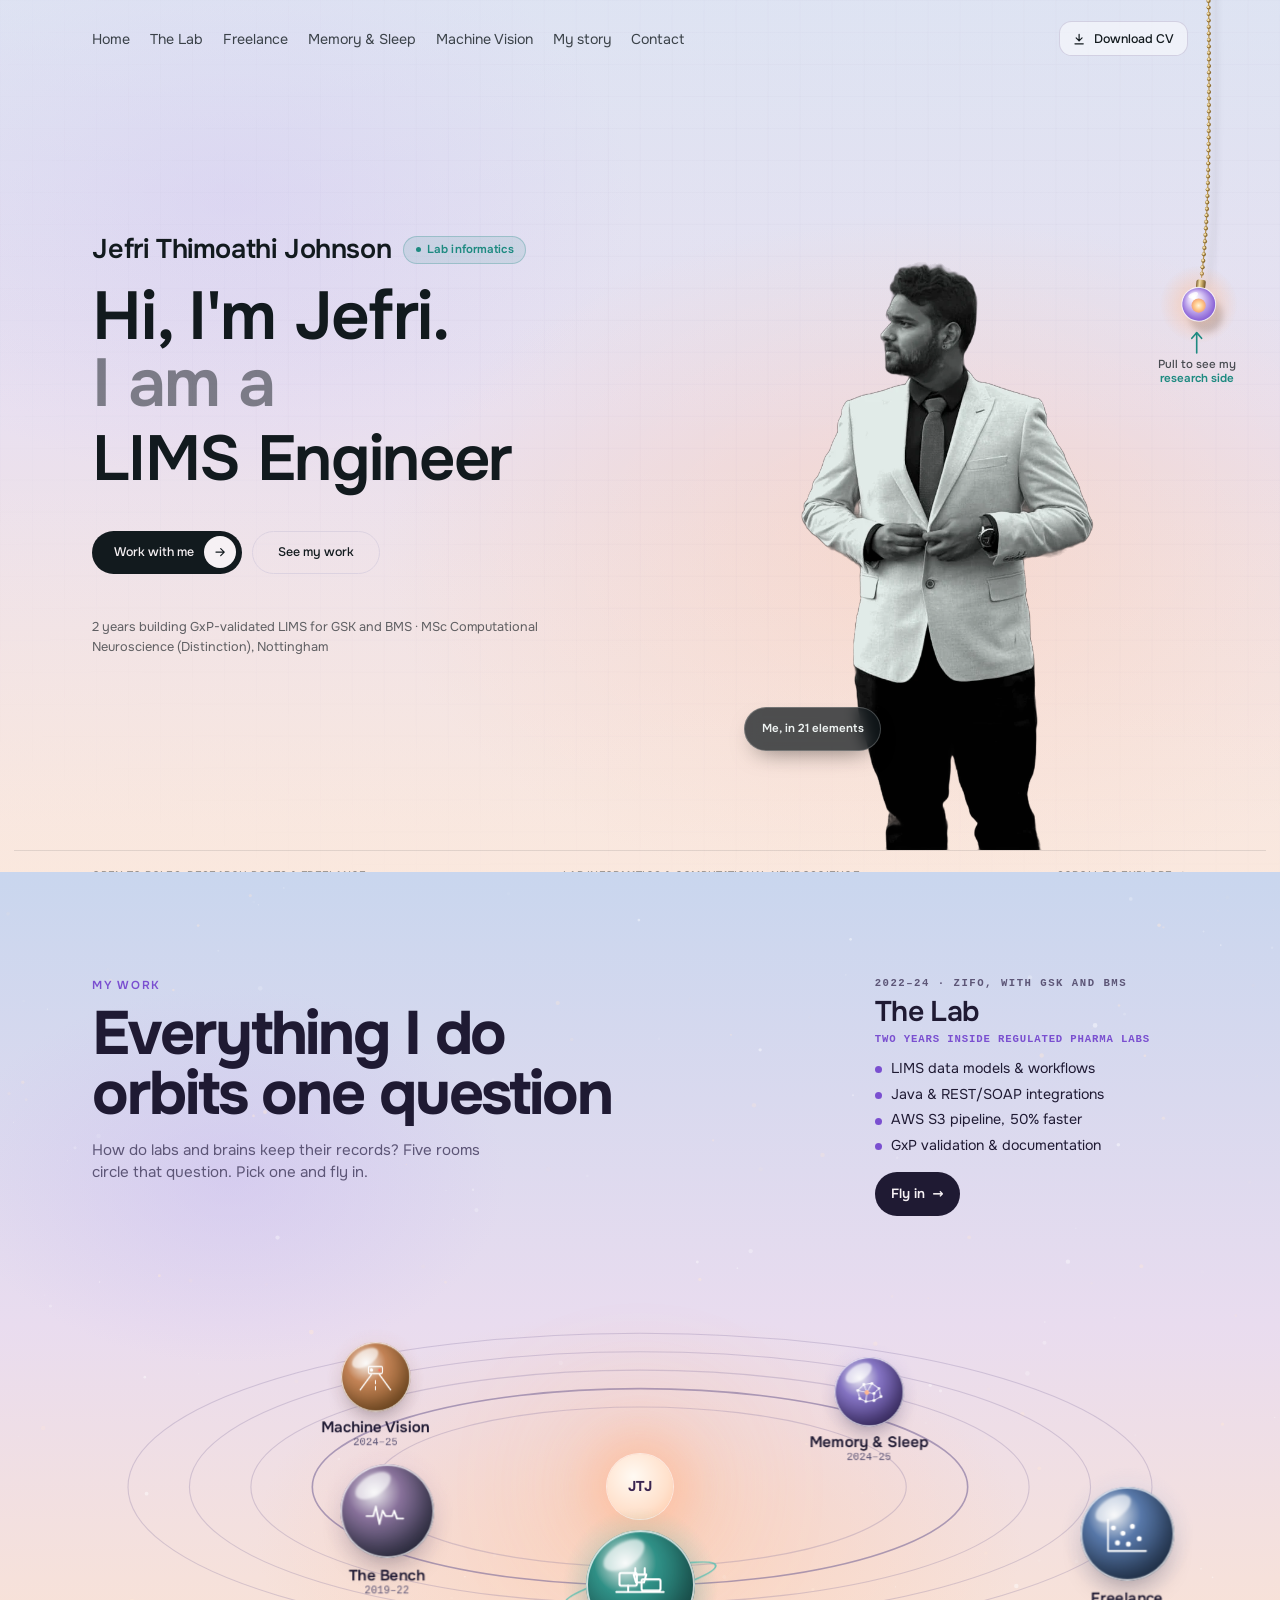
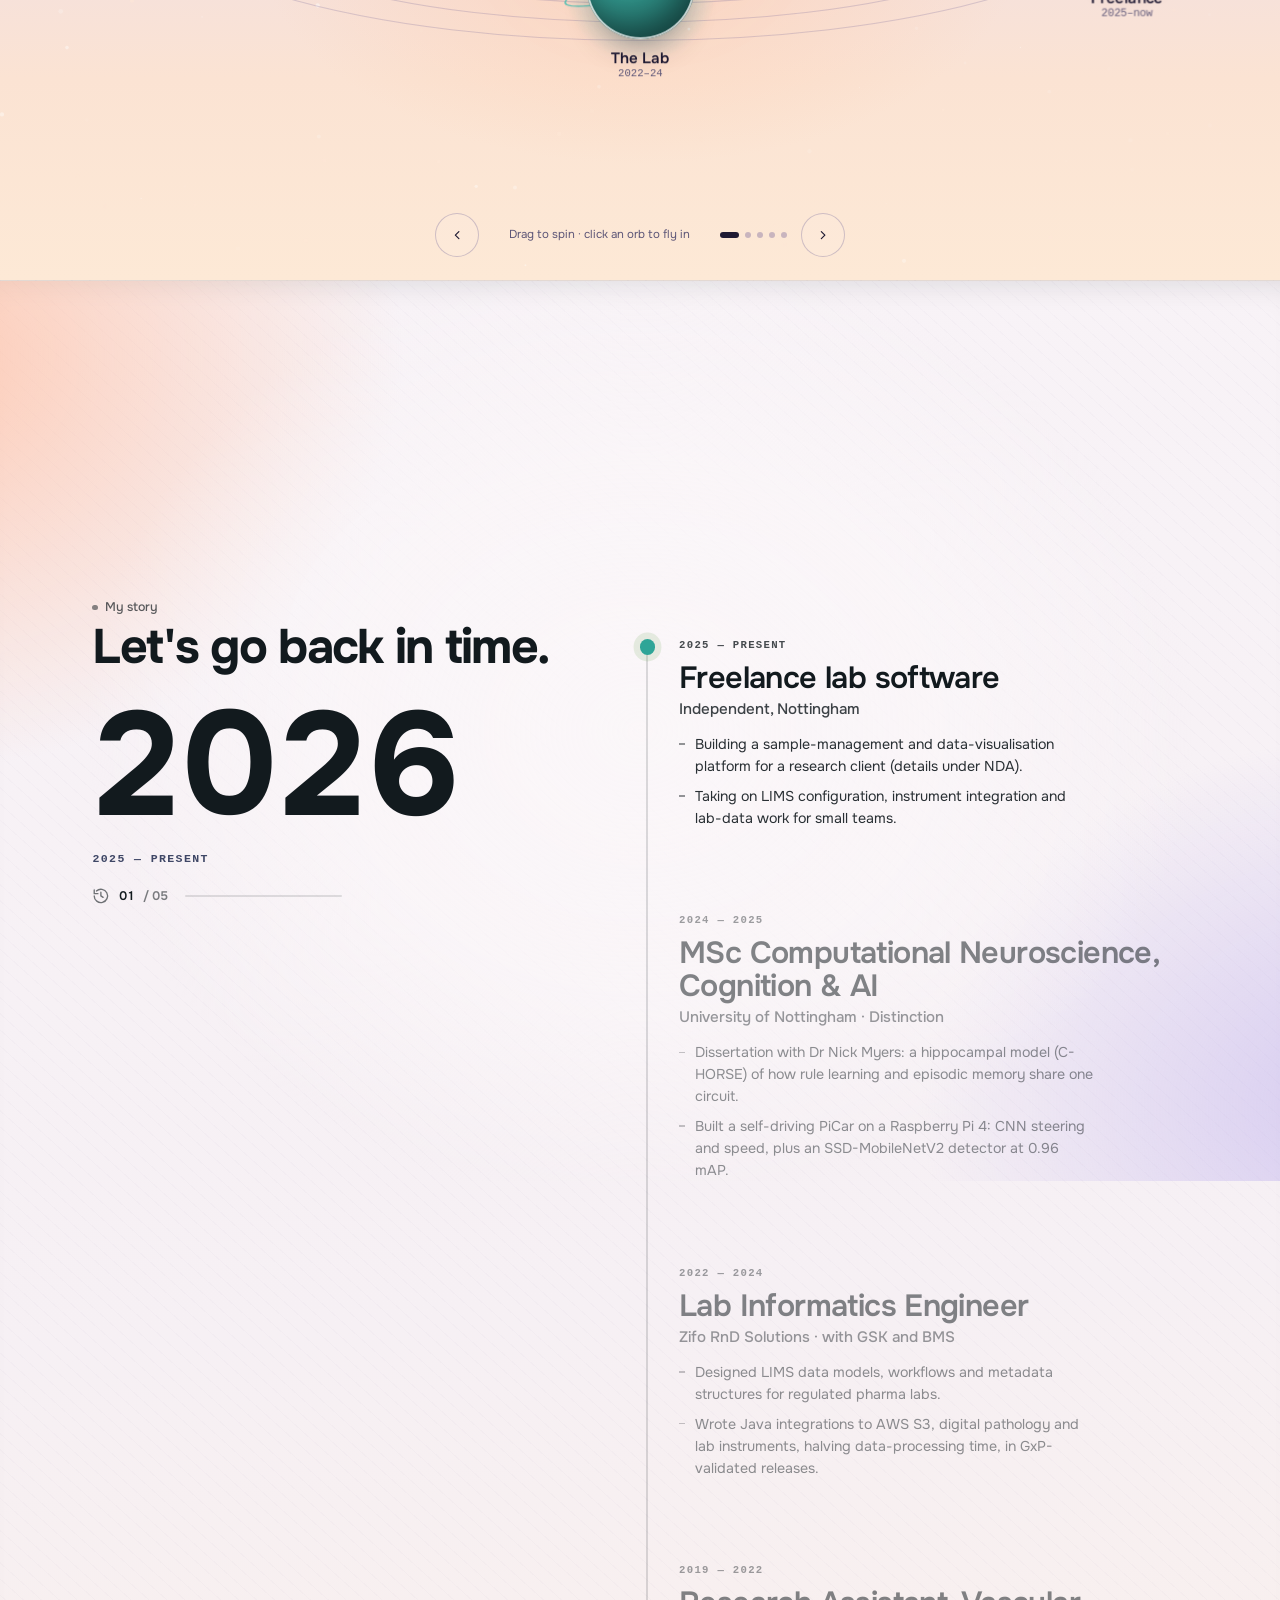
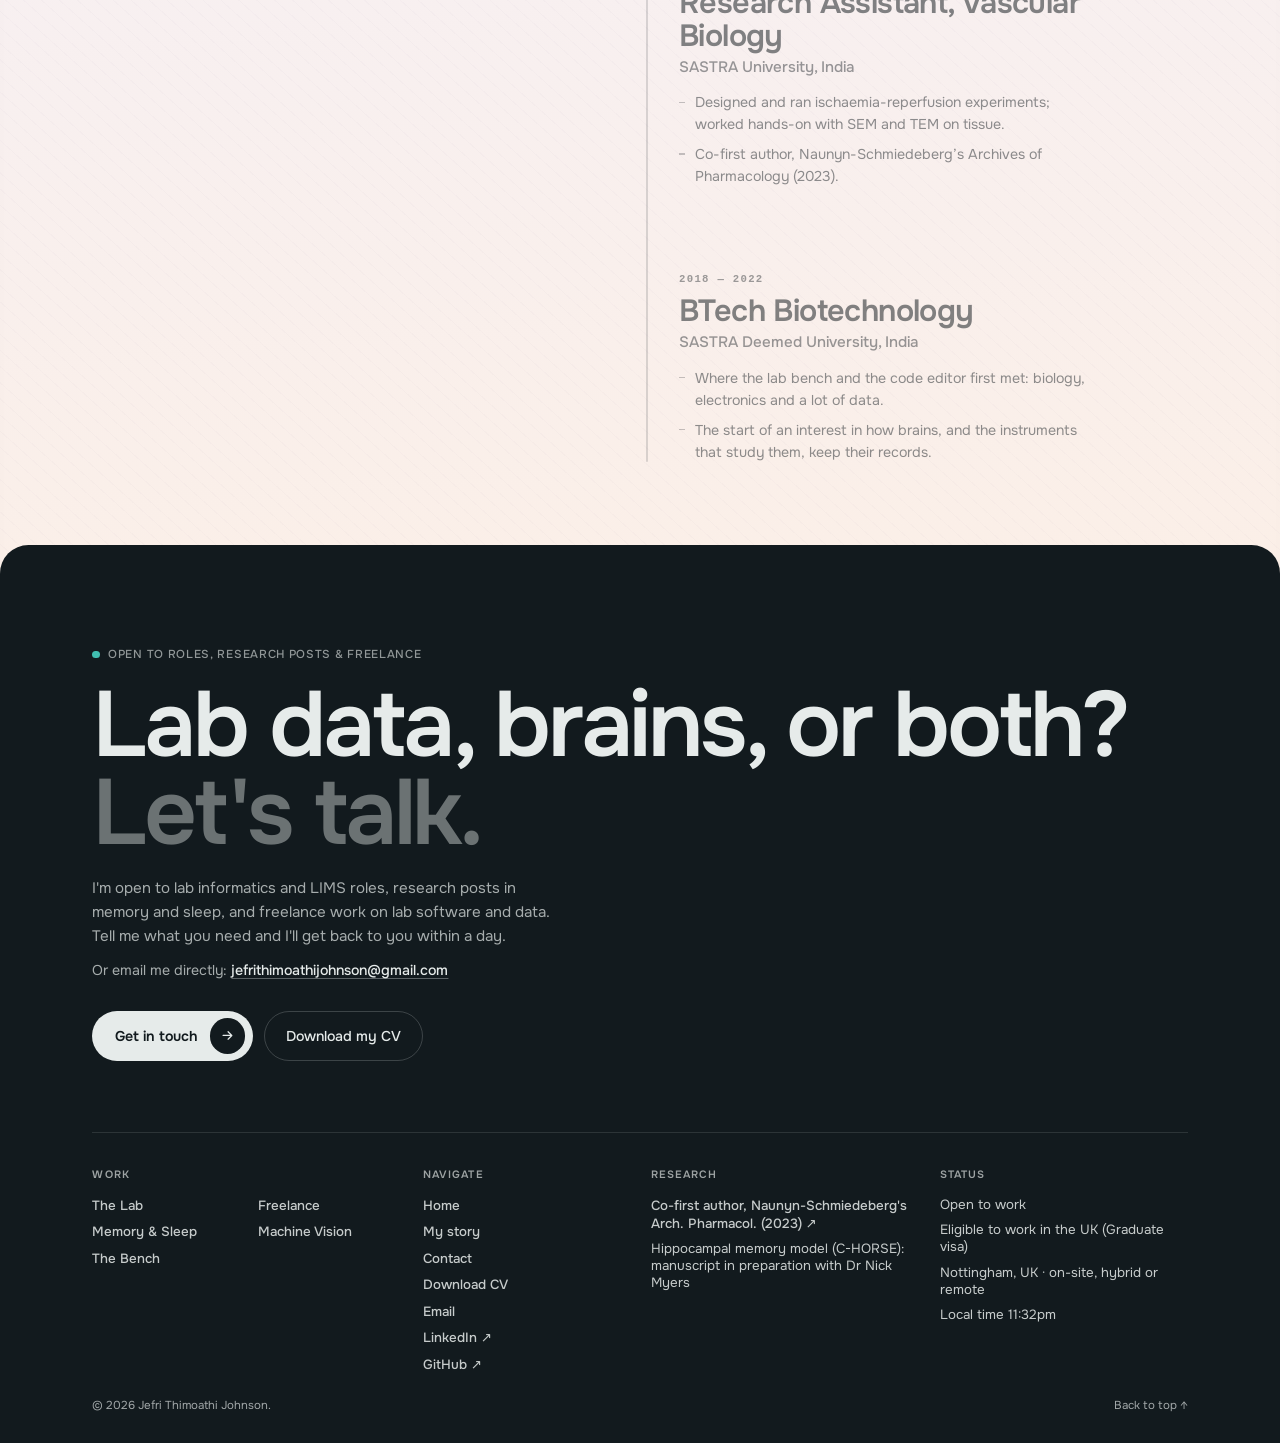
==== index.html @ ba9fe6c9 "fine" ====
<!DOCTYPE html>
<html lang="en"><head>
<meta charset="UTF-8">
<meta name="viewport" content="width=device-width, initial-scale=1.0">
<title>Jefri Thimoathi Johnson — Lab informatics &amp; computational neuroscience</title>
<link rel="preload" href="fonts/onest-latin.woff2" as="font" type="font/woff2" crossorigin="">
<style>@font-face{font-family:'Onest';font-style:normal;font-display:swap;font-weight:100 900;src:url(fonts/onest-latin.woff2) format('woff2');unicode-range:U+0000-00FF,U+0131,U+0152-0153,U+02BB-02BC,U+02C6,U+02DA,U+02DC,U+0304,U+0308,U+0329,U+2000-206F,U+20AC,U+2122,U+2191,U+2193,U+2212,U+2215,U+FEFF,U+FFFD}@font-face{font-family:'Onest';font-style:normal;font-display:swap;font-weight:100 900;src:url(fonts/onest-latin-ext.woff2) format('woff2');unicode-range:U+0100-02BA,U+02BD-02C5,U+02C7-02CC,U+02CE-02D7,U+02DD-02FF,U+0304,U+0308,U+0329,U+1D00-1DBF,U+1E00-1E9F,U+1EF2-1EFF,U+2020,U+20A0-20AB,U+20AD-20C0,U+2113,U+2C60-2C7F,U+A720-A7FF}</style>

<meta name="description" content="Jefri Thimoathi Johnson: lab informatics engineer (LIMS, instrument integrations, GxP) and computational neuroscientist (memory, sleep, machine learning) in Nottingham, UK. Open to roles, research posts and freelance work.">
<meta name="theme-color" content="#121A1E">
<style>
/* Layout: full-bleed hero (light + charcoal dark mode) — greeting + flip-calendar skills top-left, card bottom-left, cut-out portrait anchored right on the status hairline. */
:root{
  --background:#E6EBEA; --foreground:#121A1E; --ink:#121A1E;
  --muted:#6E7A84; --subtle:#A3ABBB; --line:#C9D5D3;
  --surface:#D6E0DE; --surface-2:#CAD5D3;
  --accent:#4F5A6B; --accent-from:#AEB4C6; --accent-to:#4F5A6B;
  --hero-from:#EBF0EF; --hero-mid:#E6EBEA; --hero-to:#CCD9D7;
  --radius-pill:9999px; --radius-card:2rem; --radius-card-sm:1.25rem; --radius-control:.875rem;
  --text-watermark:13rem; --container-shell:88rem;
  --font:'Onest',ui-sans-serif,system-ui,-apple-system,'Segoe UI',sans-serif;
  --e-line:cubic-bezier(.215,.61,.355,1);
  --e-spring:cubic-bezier(.22,1,.36,1);
  --e-soft:cubic-bezier(.16,1,.3,1);
  --e-snap:cubic-bezier(.2,.8,.2,1);
  --bar-h:3.5rem;
  --gut-lg:5.5rem;   /* one side margin for nav, headline, chips and portrait */
  /* mode-dependent tokens (light) */
  --fg-rgb:18,26,30;
  --chip-bg:rgba(238,243,242,.5); --chip-bg-h:rgba(238,243,242,.85); --chip-line:rgba(174,180,198,.45);
  --btn-bg:#121A1E; --btn-fg:#E6EBEA; --btn-badge-bg:#E6EBEA; --btn-badge-fg:#121A1E;
  --outline-h:rgba(174,180,198,.18);
  --vig:rgba(234,240,239,.35);
  --panel:#ECF1F0; --field:rgba(174,180,198,.12); --scrim:rgba(var(--fg-rgb),.3);
  --cord-shadow:.2;
  color-scheme:light;
}
/* dark mode: charcoal, a step above pure black */
html[data-mode="dark"]{
  --background:#121A1E; --foreground:#E6EBEA; --fg-rgb:230,235,234;
  --line:rgba(174,180,198,.16); --surface:#252121; --surface-2:#26263E;
  --chip-bg:rgba(174,180,198,.06); --chip-bg-h:rgba(174,180,198,.12); --chip-line:rgba(174,180,198,.16);
  --btn-bg:#E6EBEA; --btn-fg:#121A1E; --btn-badge-bg:#121A1E; --btn-badge-fg:#E6EBEA;
  --outline-h:rgba(174,180,198,.08);
  --vig:rgba(0,0,0,.22);
  --panel:#1B1B30; --field:rgba(174,180,198,.06); --scrim:rgba(0,0,0,.55);
  --cord-shadow:.55;
  color-scheme:dark;
}
/* mode switch: one GPU crossfade of the whole page (View Transitions) instead of
   hundreds of per-element colour transitions running out of step */
::view-transition-old(root),::view-transition-new(root){animation-duration:.5s;animation-timing-function:cubic-bezier(.4,0,.2,1)}
.cord{view-transition-name:cord}
#cal{view-transition-name:cal}
::view-transition-old(cal){display:none}
::view-transition-new(cal){animation:none}
::view-transition-old(cord){display:none}
::view-transition-new(cord){animation:none}
*{box-sizing:border-box;margin:0;padding:0}
html{overscroll-behavior-y:none;scrollbar-width:none;font-size:16px;-webkit-font-smoothing:antialiased;background:#121A1E;overflow-x:clip}
html[data-mode="dark"]{background:#0B0B16}
html::-webkit-scrollbar,body::-webkit-scrollbar{display:none;width:0;height:0}
body{background:var(--background);color:var(--foreground);font-family:var(--font);overflow-x:clip}
a{color:inherit;text-decoration:none}
button{font:inherit;color:inherit;background:none;border:none;cursor:pointer}
ul{list-style:none}
img{display:block;max-width:none}
svg{display:block;width:1em;height:1em;flex:none}
[hidden]{display:none!important}
.sr-only{position:absolute;width:1px;height:1px;padding:0;margin:-1px;overflow:hidden;clip:rect(0,0,0,0);white-space:nowrap;border:0}
:focus-visible{outline:2px solid var(--accent);outline-offset:2px}
.tnum{font-variant-numeric:tabular-nums}

/* ---------- adaptive rem grid ---------- */
@media (max-width:1920px){html{font-size:.833333vw}}
@media (max-width:1440px){html{font-size:1.111111vw}}
@media (max-width:1024px){html{font-size:1.5625vw}}
@media (max-width:640px){html{font-size:4.444444vw}}

.shell{max-width:var(--container-shell);margin-inline:auto;padding-inline:1.25rem;width:100%}
@media (min-width:640px){.shell{padding-inline:2rem}}
@media (min-width:1024px){.shell{padding-inline:var(--gut-lg)}}

/* ---------- skip link ---------- */
.skip{position:absolute;left:-9999px;top:auto}
.skip:focus{position:fixed;left:1rem;top:1rem;z-index:60;min-height:44px;display:inline-flex;align-items:center;border-radius:var(--radius-control);background:var(--ink);padding:.5rem 1rem;font-size:.875rem;color:#fff}

/* ---------- reveal system (plays once body.ready is set) ---------- */
.rv{opacity:0;transform:var(--from,translateY(10px));transition:opacity .5s var(--ease,var(--e-soft)) var(--d,0ms),transform .5s var(--ease,var(--e-soft)) var(--d,0ms)}
body.ready .rv{opacity:var(--to-o,1);transform:none}
.line{display:block;overflow:hidden;padding-bottom:.06em;margin-bottom:-.06em}
.line>span{display:block;transform:translateY(100%);opacity:0;transition:transform .55s var(--e-line) var(--d,0ms),opacity .55s var(--e-line) var(--d,0ms)}
body.ready .line>span{transform:none;opacity:1}

/* ---------- header ---------- */
.hdr{position:fixed;inset-inline:0;top:0;z-index:50;transition:background .35s ease,box-shadow .35s ease,opacity .35s ease,translate .45s var(--e-soft);--from:translateY(-14px);--d:0ms;--ease:var(--e-spring)}
.hdr.stuck{background:var(--background);box-shadow:0 1px 0 rgba(var(--fg-rgb),.08)}
.hdr.stuck .hdr__in{padding-block:.85rem}
.hdr.away{opacity:0;translate:0 -100%;pointer-events:none}
.hdr__in{transition:padding .35s ease;display:flex;align-items:center;justify-content:space-between;gap:1.5rem;padding-block:1.25rem}
@media (min-width:640px){.hdr__in{padding-block:1.5rem}}
.brand{display:flex;align-items:center;gap:.5rem;font-size:1.375rem;font-weight:600;letter-spacing:-.01em}
.brand svg{font-size:1.5rem;color:var(--accent)}
.hdr nav{flex:1;min-width:0}
.nav{display:none}
@media (min-width:1200px){.nav{display:flex;gap:1.4rem;font-size:1rem;white-space:nowrap}.menu-btn{display:none}}

/* small screens: clock on the left, menu on the right, the pull cord hangs between them */
@media (max-width:1199.98px){.hdr nav{display:none}.hdr__right{flex:1;justify-content:space-between}}

.nav button{display:block}
.nav button>span{display:inline-flex;align-items:center;gap:.25rem;opacity:.8}
.caret{font-size:.75rem;opacity:.6}
.hdr__right{display:flex;align-items:center;gap:.75rem}
.chip{border:1px solid var(--chip-line);background:var(--chip-bg);border-radius:var(--radius-control)}
.clock{display:flex;flex:none;white-space:nowrap;align-items:center;gap:.75rem;padding:.6rem .9rem;font-size:.875rem;color:rgba(var(--fg-rgb),.7)}
.clock__ds{display:none;font-weight:500}

@media (max-width:767.98px){.clock{gap:.5rem;padding:.55rem .8rem;font-size:.8125rem}.clock__date,.clock__sep{display:none}.clock .clock__time{min-width:0}}
/* phones and tablets: menu on the left, local time on the right */
@media (max-width:1199.98px){.menu-btn{order:-1}}
.clock__lbl{color:rgba(var(--fg-rgb),.66)}
.clock__time{min-width:4rem;font-weight:500;color:var(--foreground)}
.clock__sep{color:rgba(var(--fg-rgb),.3)}
.clock__date{font-weight:500}
.cvdl{gap:.5rem;color:var(--foreground);font-weight:500;text-decoration:none;transition:background .25s}
.cvdl svg{width:1rem;height:1rem;flex:none}
.cvdl:hover{background:var(--outline-h,rgba(0,0,0,.05))}
@media (max-width:767.98px){.cvdl__long{display:none}}
.menu-btn{transition:background .25s}
.menu-btn:hover{background:var(--chip-bg-h)}
.menu-btn>span{display:flex;align-items:center;gap:.5rem;padding:.6rem 1.1rem;font-size:.875rem;font-weight:500;text-transform:uppercase;letter-spacing:.05em}
.menu-btn svg{font-size:1rem}
.menu-btn .word{display:none}
@media (min-width:640px){.menu-btn .word{display:inline}}

/* ---------- hero ---------- */
.hero{position:relative;isolation:isolate;overflow:hidden;border-radius:0 0 var(--radius-card) var(--radius-card);
  background:radial-gradient(120% 90% at 62% 30%,var(--hero-from) 0%,var(--hero-mid) 48%,var(--hero-to) 100%);
  --fig-h:27rem;min-height:100svh;display:flex;flex-direction:column}
.hero__content{flex:1}
@media (min-width:768px) and (max-width:1023.98px){.hero{--fig-h:43rem}}
.hero::before{content:"";position:absolute;inset:0;z-index:-1;pointer-events:none;opacity:0;
  background:radial-gradient(120% 90% at 62% 30%,#2A2525 0%,#191932 48%,#141212 100%)}
html[data-mode="dark"] .hero::before{opacity:1}
.hero__vig{position:absolute;inset:0;z-index:0;pointer-events:none;background:linear-gradient(to bottom,var(--vig),transparent,var(--vig))}

/* the portrait (liquid reveal stage) */
.hero__stage{position:absolute;inset:0;z-index:2;pointer-events:none}
.fig{position:absolute;bottom:var(--bar-h);left:50%;height:var(--fig-h);aspect-ratio:801/1033;
  opacity:0;transition:opacity .6s var(--e-soft),transform .7s var(--e-soft);transform:translate(-50%,1.5rem)}
body.ready .fig{opacity:1;transform:translate(-50%,0)}
@media (min-width:1024px){
  .fig{height:min(calc(100% - var(--bar-h) - 6rem),58rem,calc((min(100vw,var(--container-shell)) - 2 * var(--gut-lg)) * .44 * 1033 / 801));left:auto;right:calc(max(0px,(100% - var(--container-shell)) / 2) + var(--gut-lg));transform:translateY(2.5rem)}
  body.ready .fig{transform:none}
}
.fig__wm{position:absolute;left:50%;translate:-50% 0;bottom:42%;white-space:nowrap;pointer-events:none;user-select:none;font-weight:700;line-height:1;letter-spacing:-.02em;color:rgba(255,255,255,.62);font-size:4.25rem}
@media (min-width:640px) and (max-width:1023.98px){.fig__wm{font-size:8rem}}
@media (min-width:1024px){.fig__wm{left:auto;right:-1rem;translate:none;bottom:24%;font-size:11rem}}
.hero__paint{position:absolute;inset:0;width:100%;height:100%;z-index:3;pointer-events:none}
.fig{pointer-events:auto;cursor:pointer;touch-action:pan-y}
.hero__content{pointer-events:none}.hero__content a,.hero__content button,.hero__content .rp,.hero__content [data-h]{pointer-events:auto}
/* the photo's tag opens the periodic table of what I'm made of */
.fig__card{position:absolute;left:8%;bottom:16%;z-index:3;display:inline-flex;align-items:center;gap:.5rem;min-height:44px;padding:0 1.15rem;border-radius:999px;
  border:1px solid rgba(255,255,255,.22);background:rgba(18,26,30,.74);-webkit-backdrop-filter:blur(8px);backdrop-filter:blur(8px);color:#EEF3F2;
  font:600 .8125rem/1 'Onest',ui-sans-serif,system-ui,sans-serif;letter-spacing:.01em;cursor:pointer;box-shadow:0 10px 24px -12px rgba(0,0,0,.6);
  transition:transform .35s cubic-bezier(.16,1,.3,1),background .25s}
.fig__card b{display:grid;place-items:center;width:2rem;height:2rem;border-radius:.45rem;background:#5a44a0;font:700 .875rem/1 'Onest',sans-serif;color:#fff;position:relative}
.fig__card b small{position:absolute;left:.2rem;top:.12rem;font-size:.45rem;font-weight:600;opacity:.8}
@media (max-width:1023.98px){.fig__card{bottom:7%;left:4%}}
.fig:hover .fig__card,.fig__card:focus-visible{transform:translateY(-3px);background:rgba(18,26,30,.9)}
.fig img,.fig canvas{position:absolute;inset:0;width:100%;height:100%;object-fit:contain;object-position:50% 100%}
.fig canvas{pointer-events:none}

/* ---------- the periodic table ---------- */
.ptab{position:fixed;inset:0;z-index:118;overflow:auto;overscroll-behavior:contain;color:#ECE9FB;opacity:0;transition:opacity .35s ease;
  background:radial-gradient(80% 60% at 70% 20%,rgba(106,76,192,.35),transparent 70%),radial-gradient(60% 50% at 10% 90%,rgba(29,138,128,.22),transparent 70%),rgba(12,10,26,.93);
  -webkit-backdrop-filter:blur(14px);backdrop-filter:blur(14px)}
.ptab.open{opacity:1}
.ptab__in{position:relative;min-height:100%;display:flex;flex-direction:column;padding-top:2rem;padding-bottom:2rem}
.ptab__top{display:flex;justify-content:space-between;align-items:flex-start;gap:1rem}
.ptab__eye{font:600 .75rem/1 ui-monospace,'SF Mono',Menlo,monospace;letter-spacing:.14em;text-transform:uppercase;color:#ffcfb0}
.ptab__h{margin-top:.6rem;font-size:clamp(2rem,1.4rem + 2.4vw,3.4rem);font-weight:700;letter-spacing:-.03em;line-height:1}
.ptab__x{display:inline-flex;align-items:center;gap:.5rem;min-height:44px;padding:0 1rem;border-radius:999px;border:1px solid rgba(255,255,255,.22);background:rgba(255,255,255,.06);color:#fff;font-size:.875rem;font-weight:600;flex:none}
.ptab__x:hover{background:rgba(255,255,255,.14)}.ptab__x svg{width:1rem;height:1rem}
.ptab__body{flex:1;display:grid;grid-template-columns:minmax(0,1fr) 22rem;gap:2.5rem;align-items:center;margin-top:2rem}
.ptab__grid{display:grid;grid-template-columns:repeat(7,minmax(0,1fr));gap:.6rem;list-style:none}
.el{position:relative;width:100%;aspect-ratio:1/1.08;border-radius:.8rem;padding:.55rem .65rem;text-align:left;color:#fff;background:var(--f);
  box-shadow:inset 0 1px 0 rgba(255,255,255,.18),0 .7rem 1.4rem -1rem rgba(0,0,0,.8);display:flex;flex-direction:column;justify-content:space-between;
  transition:transform .3s var(--e-spring),box-shadow .3s ease,opacity .3s ease,filter .3s ease}
.el em{font:600 .6875rem/1 ui-monospace,'SF Mono',Menlo,monospace;font-style:normal;opacity:.8}
.el b{font-size:clamp(1.3rem,.8rem + 1.4vw,2.2rem);font-weight:700;letter-spacing:-.02em;line-height:1}
.el i{font-style:normal;font-size:.72rem;line-height:1.2;opacity:.92;overflow:hidden;display:-webkit-box;-webkit-line-clamp:2;-webkit-box-orient:vertical}
.el:hover,.el.on{transform:scale(1.08);z-index:2;box-shadow:0 0 0 3px #fff,0 1.2rem 2.4rem -1rem rgba(0,0,0,.8)}
.ptab__grid.filter .el:not(.in){opacity:.22;filter:saturate(.3)}
@media (prefers-reduced-motion:no-preference){.ptab.open .el{animation:elIn .5s var(--e-soft) backwards;animation-delay:calc(var(--n) * 22ms)}}
@keyframes elIn{from{opacity:0;transform:translateY(.8rem) scale(.94)}}
.ptab__card{min-height:19rem;padding:1.6rem;border-radius:1.4rem;background:rgba(255,255,255,.06);border:1px solid rgba(255,255,255,.12)}
.ptab__card .num{font:600 .75rem/1 ui-monospace,'SF Mono',Menlo,monospace;letter-spacing:.12em;text-transform:uppercase;color:#ffcfb0}
.ptab__big{display:flex;align-items:center;gap:1rem;margin:1rem 0 .9rem}
.ptab__big b{display:grid;place-items:center;width:4.6rem;height:4.6rem;border-radius:.9rem;background:var(--f);font-size:2rem;font-weight:700;flex:none}
.ptab__big strong{font-size:1.6rem;font-weight:600;letter-spacing:-.02em;line-height:1.1}
.ptab__card p{font-size:1rem;line-height:1.55;color:rgba(236,233,251,.86)}
.ptab__room{margin-top:1.1rem;display:inline-flex;align-items:center;gap:.5rem;min-height:44px;padding:0 1.1rem;border-radius:999px;background:#fff;color:#121A1E;font-size:.9375rem;font-weight:600}
.ptab__leg{display:flex;flex-wrap:wrap;gap:.5rem;margin-top:1.6rem}
.ptab__leg button{display:inline-flex;align-items:center;gap:.5rem;min-height:40px;padding:0 .9rem;border-radius:999px;border:1px solid rgba(255,255,255,.18);color:#fff;font-size:.875rem;font-weight:500}
.ptab__leg button[aria-pressed="true"]{background:rgba(255,255,255,.14);border-color:rgba(255,255,255,.5)}
.ptab__leg s{width:.85rem;height:.85rem;border-radius:.25rem;background:var(--f)}
.ptab__note{margin-top:.8rem;font-size:.8125rem;color:rgba(236,233,251,.55)}
@media (max-width:899.98px){
  .ptab__body{grid-template-columns:1fr;gap:1.2rem;align-items:start}
  .ptab__grid{grid-template-columns:repeat(4,minmax(0,1fr));gap:.45rem}
  .el{padding:.4rem .45rem}.el b{font-size:1.35rem}.el i{font-size:.625rem}
  .ptab__in{padding-bottom:1rem}
  .ptab__card{position:sticky;bottom:.75rem;min-height:0;padding:1rem 1.1rem;background:rgba(28,22,56,.96);box-shadow:0 -1rem 2rem -1rem rgba(0,0,0,.6)}
  .ptab__card .ptab__note{display:none}
  .ptab__body{padding-bottom:.5rem}
  .ptab__big{margin:.6rem 0}.ptab__big b{width:3.4rem;height:3.4rem;font-size:1.5rem}.ptab__big strong{font-size:1.25rem}
  .ptab__card p{font-size:.9375rem}
}


.hero__content{position:relative;z-index:20;display:flex;flex-direction:column;gap:2rem;padding-top:7rem;padding-bottom:calc(var(--fig-h) + 1.25rem)}
@media (min-width:1024px){
  .hero__content{display:grid;min-height:calc(100lvh - var(--bar-h));grid-template-columns:repeat(12,1fr);align-content:center;gap:2.5rem;padding-top:7rem;padding-bottom:4rem}
}
.hero__left{display:flex;flex-direction:column;gap:1.75rem;min-width:0}
.hero__right{display:flex;flex-direction:column;align-items:flex-start;gap:2rem;min-width:0}
@media (min-width:1024px){
  .hero__left{grid-column:1 / span 7}
  .hero__right{grid-column:1 / span 7;grid-row:2;align-self:end;flex-direction:row;align-items:flex-end;gap:2.25rem}
}

.eyebrow{display:inline-flex;flex-wrap:wrap;align-items:center;gap:.25rem .5rem;font-size:.875rem;font-weight:500;color:rgba(var(--fg-rgb),.7)}
.eyebrow::before{content:"";width:.375rem;height:.375rem;border-radius:9999px;background:rgba(var(--fg-rgb),.5)}
.h1{font-size:2.625rem;font-weight:600;line-height:.98;letter-spacing:-.02em;text-wrap:balance}
@media (min-width:640px){.h1{font-size:3.5rem}}
@media (min-width:768px){.h1{font-size:4.25rem}}
@media (min-width:1024px){.h1{font-size:4.75rem}}
@media (min-width:640px) and (max-width:1023.98px){.hero__left{padding-left:1.5rem}}
.h1 .soft{color:rgba(var(--fg-rgb),.5)}

/* ---------- memory replay (roles): the letters break into stars, drift, and re-form as the next role ---------- */
.cal-line{display:block;padding-top:.08em;margin-top:.04em;padding-bottom:.22em}
.rp{position:relative;display:inline-block;white-space:nowrap;font-size:.94em;color:var(--foreground);--rp-star:#8b6ce0;--from:translateY(.3em);--ease:var(--e-soft)}
html[data-mode="dark"] .rp{--rp-star:#b6a4ff}
.rp__w{display:inline-block}
.rp__c{display:inline-block;position:relative;white-space:pre;transition:transform 1.05s cubic-bezier(.3,.7,.2,1) var(--rp-d,0ms)}
.rp__c>b{font-weight:inherit;transition:opacity .45s ease var(--rp-d,0ms)}
.rp__c::after{content:"";position:absolute;left:50%;top:52%;width:.09em;height:.09em;margin:-.045em 0 0 -.045em;border-radius:50%;background:var(--rp-star);box-shadow:0 0 .14em .02em var(--rp-star);opacity:0;transform:scale(.4);transition:opacity .45s ease var(--rp-d,0ms),transform .45s ease var(--rp-d,0ms);pointer-events:none}
.rp__c.s{transform:translate(var(--x,0),var(--y,0))}
.rp__c.s>b{opacity:0}
.rp__c.s::after{opacity:1;transform:scale(1)}
.rp__c.np,.rp__c.np>b,.rp__c.np::after{transition:none}
.rp__m{position:absolute;left:0;top:0;visibility:hidden;white-space:pre;pointer-events:none}

.rating{display:flex;align-items:center;gap:.75rem}
.stars{display:flex;gap:.1rem;color:var(--accent);font-size:1rem}
.rating p{font-size:.875rem;font-weight:500;color:rgba(var(--fg-rgb),.7)}
.ctas{display:flex;flex-wrap:wrap;gap:.75rem}
.proof{max-width:34rem;margin-top:1.4rem;font-size:.9rem;line-height:1.55;color:rgba(var(--fg-rgb),.66)}
@media (max-width:639.98px){.proof{font-size:.8125rem;margin-top:1.1rem}}

/* pill button */
.pill{display:inline-block;border-radius:9999px}
.pill__in{display:inline-flex;align-items:center;gap:.75rem;border-radius:9999px;font-size:.875rem;font-weight:500;padding:.875rem 1.75rem;white-space:nowrap}
.pill--arrow .pill__in{padding:.375rem .375rem .375rem 1.5rem}
.pill--dark .pill__in{background:var(--btn-bg);color:var(--btn-fg)}
.pill--light .pill__in{background:var(--surface);color:var(--foreground)}
.pill--outline .pill__in{border:1px solid var(--line);background:transparent;color:var(--foreground)}
.pill--outline:hover .pill__in{background:var(--outline-h)}
.pill__badge{width:2.25rem;height:2.25rem;display:grid;place-items:center;border-radius:9999px;font-size:1rem;background:var(--ink);color:#fff}
.pill--dark .pill__badge{background:var(--btn-badge-bg);color:var(--btn-badge-fg)}

/* hero card */
.hcard{width:100%;max-width:24rem;border-radius:var(--radius-card-sm);background:rgba(255,255,255,.7);padding:.5rem;
  box-shadow:0 0 0 1px rgba(230,229,226,.7),0 1px 2px rgba(0,0,0,.05);-webkit-backdrop-filter:blur(12px);backdrop-filter:blur(12px);
  --from:translateY(16px) scale(.96);--d:400ms;--ease:var(--e-soft)}
@media (min-width:1024px){.hcard{width:19rem}}
.hcard__row{display:flex;gap:.5rem;cursor:pointer;border-radius:var(--radius-control)}
.hcard__tile{aspect-ratio:1;width:6rem;flex:none;display:grid;place-items:center;border-radius:var(--radius-control);background:var(--ink);font-size:1.875rem;color:var(--accent-from)}
.hcard__panel{flex:1;min-width:0;border-radius:var(--radius-control);background:rgba(241,240,238,.7);padding:.75rem;display:flex;flex-direction:column;justify-content:space-between;gap:.5rem}
.slot{position:relative;min-height:3.25rem}
.slide{position:absolute;inset:0;transition:transform .5s var(--e-snap),opacity .4s var(--e-snap)}
.slide__cap{font-size:.65rem;font-weight:500;text-transform:uppercase;letter-spacing:.05em;color:rgba(var(--fg-rgb),.45)}
.slide__ttl{max-width:8rem;margin-top:.15rem;font-size:.875rem;font-weight:500;line-height:1.35}
.hcard__ctrl{display:flex;align-items:center;justify-content:space-between}
.dots{display:flex;align-items:center;gap:.25rem}
.dots i{display:block;height:.25rem;width:.375rem;border-radius:9999px;background:rgba(var(--fg-rgb),.2);transition:all .3s}
.dots i.on{width:1rem;background:rgba(var(--fg-rgb),.7)}
.arrows{display:flex;gap:.25rem}
.rnd{width:1.75rem;height:1.75rem;display:grid;place-items:center;border-radius:9999px;background:#fff;color:rgba(var(--fg-rgb),.7);box-shadow:0 0 0 1px var(--line);font-size:.8rem;transition:color .2s}
.rnd:hover{color:var(--foreground)}
.rnd--prev svg{transform:rotate(180deg)}

/* partners */
.partners{width:100%;max-width:24rem;--from:translateY(14px);--d:550ms}
@media (min-width:1024px){.partners{width:auto;max-width:none}.partners ul{grid-template-columns:repeat(4,auto);justify-content:start;column-gap:1rem}}
.partners__lbl{margin-bottom:.75rem;font-size:.75rem;font-weight:500;color:rgba(var(--fg-rgb),.45);text-align:left}
.partners ul{display:grid;grid-template-columns:repeat(4,1fr);column-gap:1rem;row-gap:.75rem}
.partners li>span{display:flex;align-items:center;gap:.375rem;font-size:.75rem;color:rgba(var(--fg-rgb),.7);opacity:.7}
.partners li svg{font-size:.875rem;color:rgba(var(--fg-rgb),.4)}

/* status bar */
.hero__bar{position:relative;z-index:20;display:flex;align-items:center;justify-content:space-between;gap:.75rem;height:var(--bar-h);border-top:1px solid rgba(var(--fg-rgb),.1);font-size:.75rem;font-weight:500;text-transform:uppercase;letter-spacing:.025em;color:rgba(var(--fg-rgb),.72);--from:none;--d:300ms}
/* ---------- my story: a timeline you scroll through naturally; the year and title stay beside it ---------- */
.story{position:relative;z-index:1;background:#F0F4F3;border-top:1px solid rgba(18,26,30,.1);box-shadow:inset 0 1.75rem 2.25rem -1.75rem rgba(18,26,30,.14);--warm:0}
html[data-mode="dark"] .story{background:#121226;border-top-color:rgba(230,235,234,.08);box-shadow:inset 0 1.75rem 2.25rem -1.75rem rgba(0,0,0,.6)}
.story::before{content:"";position:absolute;inset:0;pointer-events:none;opacity:var(--warm);
  background:radial-gradient(60% 50% at 25% 40%,rgba(196,150,100,.12),transparent 70%),linear-gradient(180deg,transparent,rgba(170,125,80,.06))}
/* the story's backdrop, plus a soft light in the colour of the work each chapter was about (the doors'
   colours), which changes as you move from chapter to chapter.
   Light mode: soft washes of colour bleeding in from the edges, over a very fine diagonal weave — the
   middle stays clean paper so the writing is never fighting the background.
   Dark mode: the fine dots it has always had. */
.story{
  background-image:
    repeating-linear-gradient(42deg,rgba(18,26,30,.022) 0 1px,transparent 1px 12px),
    linear-gradient(176deg,#F7FAF9 0%,#F3F7F6 54%,#EEF3F2 100%);
  background-attachment:local,local}
html[data-mode="dark"] .story{
  background-image:radial-gradient(rgba(230,235,234,.055) 1px,transparent 1.4px);
  background-size:1.6rem 1.6rem;background-position:center top;background-attachment:scroll}
.story__amb{position:sticky;top:0;z-index:0;display:block;height:100svh;margin-bottom:-100svh;pointer-events:none;overflow:hidden;--aa:2.3;--p1:0% 14%;--p2:100% 86%}
html[data-mode="dark"] .story__amb{--aa:1.1;--p1:24% 44%;--p2:80% 74%}
/* light mode: the colour is real, but it stays out towards the edges and a soft light sits
   over the middle, so every word is read against near-white paper */
.story__amb::after{content:"";position:absolute;inset:0;pointer-events:none;
  background:radial-gradient(54% 66% at 50% 50%,rgba(248,251,250,.9) 0%,rgba(248,251,250,.66) 46%,transparent 80%)}
html[data-mode="dark"] .story__amb::after{display:none}
.story__amb i{position:absolute;inset:-8%;opacity:0;transition:opacity 1.2s ease;
  background:radial-gradient(46% 54% at var(--p1),rgba(var(--c1),calc(.34 * var(--aa))),transparent 74%),radial-gradient(42% 48% at var(--p2),rgba(var(--c2),calc(.26 * var(--aa))),transparent 74%);
  animation:ambDrift 24s ease-in-out infinite alternate;animation-play-state:paused}
/* light mode: the colours as soft light on paper; dark mode: the doors' own deeper colours glowing in the dark */
.story__amb i:nth-child(1){--c1:64,190,176;--c2:92,132,202}     /* freelance lab software */
.story__amb i:nth-child(2){--c1:64,190,176;--c2:120,200,190}    /* MSc */
.story__amb i:nth-child(3){--c1:110,160,215;--c2:92,132,202}    /* Zifo */
.story__amb i:nth-child(4){--c1:90,150,200;--c2:64,190,176}    /* research assistant */
.story__amb i:nth-child(5){--c1:140,210,190;--c2:178,142,132}    /* BTech */
html[data-mode="dark"] .story__amb i:nth-child(1){--c1:139,108,224;--c2:60,82,120}
html[data-mode="dark"] .story__amb i:nth-child(2){--c1:139,108,224;--c2:174,180,198}
html[data-mode="dark"] .story__amb i:nth-child(3){--c1:64,150,170;--c2:60,82,120}
html[data-mode="dark"] .story__amb i:nth-child(4){--c1:74,58,122;--c2:139,108,224}
html[data-mode="dark"] .story__amb i:nth-child(5){--c1:242,165,122;--c2:90,80,140}
.story[data-ch="0"] .story__amb i:nth-child(1),.story[data-ch="1"] .story__amb i:nth-child(2),.story[data-ch="2"] .story__amb i:nth-child(3),
.story[data-ch="3"] .story__amb i:nth-child(4),.story[data-ch="4"] .story__amb i:nth-child(5){opacity:1;animation-play-state:running}
@keyframes ambDrift{from{transform:translate3d(-2%,-1.5%,0) scale(1)}to{transform:translate3d(2.5%,2%,0) scale(1.06)}}
html.lite .story__amb i{animation:none}
@media (prefers-reduced-motion:reduce){.story__amb i{animation:none;transition:none}}
.story__track,.story__pin{position:relative}
.story__pin{padding:7rem 0 2.5rem}
.story__stage{position:relative;z-index:1;display:grid;grid-template-columns:minmax(0,1fr) minmax(0,1.1fr);gap:3.5rem;align-items:start;width:100%}
.story__clock{position:sticky;top:0;height:100svh;display:flex;flex-direction:column;justify-content:center;align-items:flex-start;margin-top:-7rem;padding-top:3rem}
.story__bg{position:absolute;left:-40%;right:-40%;top:0;height:100%;width:180%;z-index:-1;pointer-events:none;
  -webkit-mask:radial-gradient(closest-side,#000 55%,transparent);mask:radial-gradient(closest-side,#000 55%,transparent)}
.story__h{margin-top:.6rem;font-size:2.4rem;font-weight:700;line-height:.98;letter-spacing:-.035em}
@media (min-width:1024px){.story__h{font-size:3.4rem}}
.story__yr{display:flex;margin:1.5rem 0 0 -.04em;font-size:clamp(5.5rem,11.5vw,11.5rem);font-weight:700;line-height:1;letter-spacing:-.06em;font-variant-numeric:tabular-nums;color:var(--foreground)}
.dg{display:block;height:1em;overflow:hidden;padding-right:.02em}
.dg__c{display:flex;flex-direction:column;transform:translateY(calc(var(--d,0) * -1em));transition:transform .9s cubic-bezier(.65,0,.2,1)}
.dg:nth-child(2) .dg__c{transition-delay:.04s}.dg:nth-child(3) .dg__c{transition-delay:.08s}.dg:nth-child(4) .dg__c{transition-delay:.12s}
.dg__c i{display:block;height:1em;font-style:normal;text-align:center}
.dg__c i::before{content:attr(data-n)}
.story__when{margin-top:.9rem;font-family:ui-monospace,'SF Mono',Menlo,Consolas,monospace;font-size:.8125rem;font-weight:600;letter-spacing:.12em;text-transform:uppercase;color:#4A4F6E}
html[data-mode="dark"] .story__when{color:#C9C3E6}
.story__meter{display:flex;align-items:center;gap:.6rem;margin-top:1.5rem;font-size:.875rem;font-weight:600;color:var(--foreground);font-variant-numeric:tabular-nums;width:100%}
.story__of{color:rgba(var(--fg-rgb),.55)}
.story__rw{width:1.25rem;height:1.25rem;color:rgba(var(--fg-rgb),.6);transform:rotate(calc(var(--p,0) * -720deg))}
.story__bar{position:relative;flex:0 1 11rem;height:2px;margin-left:.6rem;border-radius:2px;background:rgba(var(--fg-rgb),.12);overflow:hidden}
.story__bar b{position:absolute;inset:0;background:var(--foreground);transform-origin:0 50%;transform:scaleX(var(--p,0))}
/* the chapters, in normal flow: the line runs beside them and the dot travels it as you scroll */
.story__line{position:relative;padding-top:24vh;padding-bottom:4vh}
.story__list{position:relative;list-style:none;margin:0;padding:0 0 0 2.75rem}
.story__rail{position:absolute;left:.45rem;top:var(--r0,0);height:var(--rh,0);width:2px;border-radius:2px;
  background:linear-gradient(180deg,var(--foreground) 0%,var(--foreground) var(--dp,0%),rgba(var(--fg-rgb),.14) var(--dp,0%))}
.story__rail{background:rgba(var(--fg-rgb),.14)!important}
/* the dot rides the line on the browser's own scrolling (sticky), so it never shakes; it stops at the line's ends */
/* the track reaches a dot's radius (and its halo) past each end of the line, so at the very start and end the dot sits whole on the line's tip */
.story__dtrack{position:absolute;left:calc(.45rem + 1px - 1.25rem);width:2.5rem;top:calc(var(--r0,0px) - 1rem);height:calc(var(--rh,0px) + 2rem);padding-block:.45rem;overflow:clip;pointer-events:none}
.story.at-start .story__dot::before{opacity:0}
.story__dot{position:sticky;display:block;top:calc(50svh - .55rem);margin:0 auto;width:1.1rem;height:1.1rem;border-radius:50%;z-index:2;
  background:var(--foreground);box-shadow:0 0 0 .4rem rgba(var(--fg-rgb),.08);transition:background .4s,box-shadow .4s}
/* the stretch of line already travelled, drawn as a tail above the dot */
.story__dot::before{content:"";position:absolute;left:50%;bottom:50%;width:2px;height:300vh;margin-left:-1px;background:var(--foreground);z-index:-1}
/* the dot's track reaches a dot's width past both ends of the line, so the dot is never cut off at the start or the end */
.story__dtrack{top:calc(var(--r0,0px) - 1rem)!important;height:calc(var(--rh,0px) + 2rem)!important;padding:.45rem 0;z-index:2;overflow:visible!important}
/* the travelled stretch of line is drawn in its own track that stops exactly at the line's ends */
.story__ttrack{position:absolute;left:calc(.45rem + 1px - 1.25rem);width:2.5rem;top:var(--r0,0);height:var(--rh,0);overflow:clip;pointer-events:none;z-index:1}
.story__tail{position:sticky;display:block;top:50svh;width:2px;height:0;margin:0 auto}
.story__tail::before{content:"";position:absolute;left:0;bottom:0;width:2px;height:300vh;background:var(--foreground)}
.story__dot::before{display:none}
.story.is-now .story__dot{background:#2FA597;box-shadow:0 0 0 .45rem rgba(127,176,105,.18)}
.ch{position:relative;padding:3rem 0;opacity:.52;transition:opacity .45s ease}
html:not([data-mode="dark"]) .ch__b li{color:rgba(var(--fg-rgb),.9)}
html:not([data-mode="dark"]) .ch__org{color:rgba(var(--fg-rgb),.82)}
html:not([data-mode="dark"]) .ch__date{color:rgba(var(--fg-rgb),.78)}
html:not([data-mode="dark"]) .ch.on{opacity:1}
html:not([data-mode="dark"]) .story__when{color:#3F4766}
.ch.on{opacity:1}
.ch__date{font-family:ui-monospace,'SF Mono',Menlo,Consolas,monospace;font-size:.75rem;font-weight:600;letter-spacing:.12em;text-transform:uppercase;color:rgba(var(--fg-rgb),.66);margin-bottom:.7rem}
.ch__t{font-size:1.9rem;font-weight:600;line-height:1.08;letter-spacing:-.02em;margin-bottom:.35rem}
.ch__org{font-size:1.0625rem;font-weight:500;color:rgba(var(--fg-rgb),.7);margin-bottom:1rem}
.ch__b{list-style:none;margin:0;padding:0;display:flex;flex-direction:column;gap:.55rem;max-width:46ch}
.ch__b li{position:relative;padding-left:1.1rem;font-size:1rem;line-height:1.55;color:rgba(var(--fg-rgb),.78)}
.ch__b li::before{content:"";position:absolute;left:0;top:.72em;width:.45rem;height:1.5px;background:rgba(var(--fg-rgb),.45)}
@media (min-width:1280px){.ch__t{font-size:2.15rem}}
/* phones: title and year pin to the top, the chapters scroll under them */
@media (max-width:767.98px){
  .story__pin{padding:0 0 1.5rem}
  .story__stage{grid-template-columns:1fr;gap:0}
  .story__clock{top:0;padding-top:calc(var(--hdr-h,4.4rem) + 1rem)!important;height:auto;margin:0 -1.25rem;padding:1.25rem 1.25rem .9rem;z-index:3;justify-content:flex-start;
    background:#F0F4F3;border-bottom:1px solid rgba(18,26,30,.1);box-shadow:0 10px 16px -12px rgba(18,26,30,.25)}
  html[data-mode="dark"] .story__clock{background:#121226;border-bottom-color:rgba(230,235,234,.08);box-shadow:0 10px 16px -12px rgba(0,0,0,.7)}
  .story__bg{display:none}
  .story__clock .eyebrow{display:none}
  .story__h{margin-top:0;font-size:1.6rem}
  .story__yr{margin-top:.35rem;font-size:clamp(3.4rem,17vw,4.5rem)}
  .story__when{margin-top:.25rem;font-size:.6875rem}
  .story__meter{margin-top:.5rem;font-size:.8125rem}
  .story__line{padding-top:1rem;padding-bottom:6vh}
  .story__list{padding-left:2.1rem}
  .story__rail{left:.45rem}.story__dtrack,.story__ttrack{left:calc(.45rem + 1px - 1.25rem)}
  .ch{padding:1.75rem 0}
  .ch__t{font-size:1.45rem}
  .ch__org{font-size:.9375rem;margin-bottom:.6rem}
  .ch__b li{font-size:.9375rem}
}
@media (prefers-reduced-motion:reduce){.ch{opacity:1}.dg__c{transition:none}.story__bg{display:none}}
.hero__bar .mid{display:none}
@media (min-width:640px){.hero__bar .mid{display:inline}}
.hero__bar .scroll{display:inline-flex;align-items:center;gap:.5rem}
.hero__bar .scroll i{font-style:normal;display:inline-block;animation:nudge 1.8s var(--e-snap) infinite}
@keyframes nudge{0%,100%{transform:translateY(0)}50%{transform:translateY(3px)}}

/* ---------- pull cord (mode switch) ---------- */
.cord{position:fixed;top:0;right:0;width:min(100%,340px);height:520px;z-index:70;pointer-events:none;overflow:hidden}
.cord__cv{position:absolute;inset:0;width:100%;height:100%}
.cord__tip{position:absolute;left:0;top:0;display:flex;align-items:flex-end;gap:.35rem;pointer-events:none;white-space:nowrap;font:500 .8125rem/1.25 var(--font);color:rgba(var(--fg-rgb),.75);opacity:0;transition:opacity .6s ease}
.cord__tip b{font-weight:600;color:var(--acc)}
.cord__tip svg{width:2.6rem;height:1.8rem;color:var(--acc);margin-bottom:.5rem}
/* the label has three placements: left of the knob (phones), right of the rope (wide screens with room), under the knob (laptops) */
.cord__tip .ar{display:none}
.cord__tip.m-left .ar-curve{display:block}
.cord__tip.m-side{align-items:center}
.cord__tip.m-side .ar-side{display:block;order:-1;width:2.2rem;height:.9rem;margin:0}
.cord__tip.m-under{flex-direction:column;align-items:center;text-align:center;padding-top:1.9rem}
.cord__tip.m-under .ar-up{display:block;position:absolute;top:0;left:var(--ax,50%);width:1rem;height:1.6rem;margin:0 0 0 -.5rem}
.cord.live .cord__tip{opacity:1}
.cord.live.scrolled .cord__tip{opacity:0}
@media (max-width:639.98px){.cord__tip{font-size:.75rem}.cord__tip svg{width:2.1rem;height:1.5rem}}
.cord__hit{position:absolute;left:0;top:0;width:64px;height:64px;margin:-32px 0 0 -32px;border-radius:50%;pointer-events:auto;touch-action:none;cursor:grab;-webkit-tap-highlight-color:transparent}
.cord__hit:active,.cord.dragging .cord__hit{cursor:grabbing}
.cord__hit:focus-visible{outline:2px solid var(--accent);outline-offset:-10px}
.cord.dragging{cursor:grabbing}

/* ---------- section 2: the dream orrery (five rooms circling one question) ---------- */
:root{--room:#FBF7F8;--room-sh:rgba(18,26,30,.1)}
html[data-mode="dark"]{--room:#050505;--room-sh:rgba(0,0,0,.85)}
.orr{position:relative;z-index:1;margin-top:-2rem;padding-top:2rem;overflow:hidden;min-height:max(54rem,112svh);
  --o-ink:#1f1a33;--o-mut:#5d5677;--o-acc:#7a4fd0;--o-line:122,106,154;--o-btn:#1f1a33;--o-btn-fg:#F6F1F4;
  background:
    radial-gradient(40% 30% at 50% 66%,rgba(255,201,168,.55),transparent 75%),
    radial-gradient(30% 26% at 18% 30%,rgba(200,184,240,.4),transparent 72%),
    linear-gradient(180deg,#c9d6ee 0%,#e9dcef 45%,#fbe3d3 80%,#fde9d6 100%)}
html[data-mode="dark"] .orr{--o-ink:#ECE9FB;--o-mut:#b9b3dc;--o-acc:#b6a4ff;--o-line:230,220,255;--o-btn:#ECE9FB;--o-btn-fg:#121226;
  background:
    radial-gradient(38% 28% at 50% 66%,rgba(106,76,192,.32),transparent 75%),
    radial-gradient(26% 24% at 20% 40%,rgba(29,138,128,.16),transparent 72%),
    radial-gradient(26% 24% at 84% 46%,rgba(194,109,74,.13),transparent 72%),
    radial-gradient(120% 90% at 50% 115%,#2a1f4d 0%,#110f26 55%,#07060f 100%)}
.orr__sky{position:absolute;inset:0;width:100%;height:100%;pointer-events:none}
.orr__in{position:relative;z-index:3;display:flex;justify-content:space-between;gap:2rem;padding-top:5.5rem;pointer-events:none}
.orr__in>*{pointer-events:auto}
.orr__eye{font-size:.8125rem;font-weight:600;letter-spacing:.14em;text-transform:uppercase;color:var(--o-acc)}
.orr__h{margin-top:.8rem;font-size:clamp(2.4rem,1.6rem + 3vw,4.6rem);font-weight:700;line-height:.98;letter-spacing:-.035em;color:var(--o-ink)}
.orr__sub{margin-top:1rem;max-width:30rem;font-size:1.0625rem;line-height:1.5;color:var(--o-mut)}
.orr__info{width:min(22rem,34vw);min-height:15rem;color:var(--o-ink);transition:opacity .25s ease}
.orr__info.swap{opacity:0}
.orr__yr{font:600 .75rem/1 ui-monospace,'SF Mono',Menlo,monospace;letter-spacing:.14em;color:var(--o-mut)}
.orr__info h3{margin:.55rem 0 .35rem;font-size:2rem;font-weight:600;letter-spacing:-.02em;line-height:1.05}
.orr__t{font:700 .75rem/1.4 ui-monospace,'SF Mono',Menlo,monospace;letter-spacing:.08em;text-transform:uppercase;color:var(--o-acc);margin-bottom:.9rem}
.orr__info ul{list-style:none;display:flex;flex-direction:column;gap:.4rem;margin-bottom:1.1rem}
.orr__info li{position:relative;padding-left:1.15rem;font-size:1rem;line-height:1.4}
.orr__info li::before{content:"";position:absolute;left:0;top:.5em;width:.5rem;height:.5rem;border-radius:50%;background:var(--o-acc)}
.orr__go{display:inline-flex;align-items:center;gap:.5rem;min-height:44px;padding:0 1.15rem;border-radius:999px;background:var(--o-btn);color:var(--o-btn-fg);font-size:.9375rem;font-weight:600;transition:transform .3s var(--e-spring)}
.orr__go:hover{transform:translateY(-2px)}
/* the stage: the orbits are drawn on the sky canvas; the orbs are real buttons placed by script */
.orr__stage{position:absolute;inset:0;z-index:2;touch-action:pan-y;cursor:grab}
.orr__stage.drag{cursor:grabbing}
.orr__core{position:absolute;left:var(--cx,50%);top:var(--cy,60%);width:4.6rem;height:4.6rem;margin:-2.3rem 0 0 -2.3rem;border-radius:50%;z-index:1;display:grid;place-items:center;
  background:radial-gradient(circle at 40% 35%,#fffaf3,#ffe1cc 60%,#ffc6a3);box-shadow:0 0 0 1px rgba(255,255,255,.6),0 0 3rem 1.2rem rgba(255,182,144,.55),0 0 8rem 3rem rgba(255,182,144,.25);
  font:700 1rem/1 'Onest',sans-serif;letter-spacing:.04em;color:#3a2550;pointer-events:none}
html[data-mode="dark"] .orr__core{box-shadow:0 0 0 1px rgba(255,255,255,.4),0 0 3rem 1.2rem rgba(255,182,144,.45),0 0 9rem 3rem rgba(139,108,224,.35)}
@media (prefers-reduced-motion:no-preference){.orr__core{animation:corePulse 5s ease-in-out infinite}}
@keyframes corePulse{50%{transform:scale(1.06)}}
.orb{position:absolute;left:0;top:0;width:var(--d,10rem);height:var(--d,10rem);margin:calc(var(--d,10rem) / -2) 0 0 calc(var(--d,10rem) / -2);border-radius:50%;padding:0;
  --c:#4a3a7a;--g:#b6a4ff;will-change:transform,filter;-webkit-tap-highlight-color:transparent}
.orb__glow{position:absolute;inset:-28%;border-radius:50%;background:radial-gradient(circle,color-mix(in srgb,var(--g) 55%,transparent),transparent 65%);opacity:var(--glow,.35);transition:opacity .4s ease;pointer-events:none}
.orb__ball{position:absolute;inset:0;border-radius:50%;overflow:hidden;
  background:radial-gradient(circle at 36% 30%,rgba(255,255,255,.92) 0%,color-mix(in srgb,var(--g) 55%,transparent) 30%,var(--c) 76%,var(--c) 100%),var(--c);
  box-shadow:inset 0 0 0 2px rgba(255,255,255,.75),inset -.6rem -.9rem 1.6rem rgba(0,0,0,.22),0 1.2rem 2.4rem -1rem rgba(31,26,51,.45)}
html[data-mode="dark"] .orb__ball{background:radial-gradient(circle at 36% 30%,rgba(255,255,255,.62) 0%,color-mix(in srgb,var(--g) 45%,transparent) 30%,var(--c) 76%,#07060f 100%),var(--c);
  box-shadow:inset 0 0 0 1.5px color-mix(in srgb,var(--g) 70%,transparent),inset -.6rem -.9rem 1.6rem rgba(0,0,0,.35),0 1.2rem 2.4rem -1rem rgba(0,0,0,.7)}
.orb__ball::after{content:"";position:absolute;left:14%;top:12%;width:42%;height:22%;border-radius:50%;background:rgba(255,255,255,.62);transform:rotate(-32deg);filter:blur(1px)}
html[data-mode="dark"] .orb__ball::after{background:rgba(255,255,255,.38)}
.orb__ic{position:absolute;left:50%;top:52%;width:58%;height:58%;transform:translate(-50%,-50%);color:#fff}
.orb__ring{position:absolute;left:-22%;right:-22%;top:38%;height:24%;border-radius:50%;border:2px solid color-mix(in srgb,var(--g) 75%,transparent);transform:rotate(-14deg) scale(.8);opacity:0;transition:opacity .4s ease,transform .5s var(--e-spring);pointer-events:none}
.orb__lbl{position:absolute;left:50%;top:calc(100% + .7rem);transform-origin:50% 0;transform:translateX(-50%);white-space:nowrap;text-align:center;font-size:1.0625rem;font-weight:600;color:var(--o-ink);line-height:1.2;transition:opacity .3s ease}
.orb__lbl small{display:block;font:500 .75rem/1.3 ui-monospace,'SF Mono',Menlo,monospace;color:var(--o-mut)}
.orb.on .orb__ring{opacity:1;transform:rotate(-14deg) scale(1)}
.orb.on{--glow:.85}
.orb:focus-visible{outline:none}.orb:focus-visible .orb__ball{box-shadow:0 0 0 3px var(--o-acc),0 0 0 7px color-mix(in srgb,var(--o-acc) 30%,transparent)}
.orr__ctl{position:absolute;left:0;right:0;bottom:1.6rem;z-index:4;display:flex;justify-content:center;align-items:center;gap:1rem;color:var(--o-mut);font-size:.8125rem;pointer-events:none}
.orr__ctl>*{pointer-events:auto}
.orr__arr{width:44px;height:44px;border-radius:50%;display:grid;place-items:center;border:1px solid rgba(var(--o-line),.35);color:var(--o-ink);background:rgba(255,255,255,.08);transition:background .2s}
.orr__arr:hover{background:rgba(var(--o-line),.14)}
.orr__arr svg{width:1rem;height:1rem}
.orr__dots{display:flex;gap:.4rem}.orr__dots i{width:.45rem;height:.45rem;border-radius:9px;background:rgba(var(--o-line),.4);transition:width .35s var(--e-spring),background .3s}
.orr__dots i.on{width:1.3rem;background:var(--o-ink)}
.orr__hint{min-width:15rem;text-align:center}
/* flying in: a circle in the orb's colours opens from the orb until it fills the screen */
.orrfly{position:fixed;inset:0;z-index:99;pointer-events:none;
  background:radial-gradient(circle at var(--fx) var(--fy),color-mix(in srgb,var(--g) 70%,#fff) 0%,var(--c) 45%,#0b0918 100%);
  clip-path:circle(var(--fr,0px) at var(--fx) var(--fy))}
html:not([data-mode="dark"]) .orrfly{background:radial-gradient(circle at var(--fx) var(--fy),#fff 0%,color-mix(in srgb,var(--g) 55%,#fff) 40%,var(--c) 100%)}
/* phones and narrow windows: heading on top, the orrery in the middle, the details as a card under it */
@media (max-width:899.98px){
  .orr{min-height:0;padding-bottom:1.5rem}
  .orr{display:flex;flex-direction:column}
  .orr__in{display:contents}
  .orr__head{order:1;position:relative;z-index:3;padding:4.75rem 1.25rem 0}
  .orr__stage{order:2}.orr__info{order:3;position:relative;z-index:3}.orr__ctl{order:4}
  .orr__stage{height:21rem !important;margin-top:.5rem !important}
  .orr__core{width:2.4rem;height:2.4rem;margin:-1.2rem 0 0 -1.2rem;font-size:0}
  .orr__h{font-size:2.15rem}
  .orr__sub{font-size:.9375rem;margin-top:.6rem}
  .orr__stage{position:relative;inset:auto;height:24rem;margin-top:.5rem}
  .orr__info{width:auto;min-height:0;margin:0 1.25rem;padding:1.1rem 1.2rem;border-radius:1.25rem;background:rgba(255,255,255,.55);border:1px solid rgba(var(--o-line),.22);-webkit-backdrop-filter:blur(10px);backdrop-filter:blur(10px)}
  html[data-mode="dark"] .orr__info{background:rgba(20,16,44,.72)}
  .orr__info h3{font-size:1.5rem}
  .orr__info ul{flex-direction:row;flex-wrap:wrap;gap:.35rem;margin-bottom:.9rem}
  .orr__info li{padding:.3rem .65rem;border-radius:999px;border:1px solid rgba(var(--o-line),.3);font-size:.8125rem}
  .orr__info li::before{display:none}
  .orr__ctl{position:relative;bottom:auto;margin:.9rem 0 0}
  .orr__hint{display:none}
  .orb__lbl{font-size:.8125rem}
}

/* walking into a room: the room page is loaded inside this page and revealed */
.passage{position:fixed;z-index:99;background:var(--room);pointer-events:none;will-change:transform}
.shade{position:fixed;inset:0;z-index:98;pointer-events:none;opacity:0;will-change:opacity;background:var(--room)}
.veil{position:fixed;inset:0;z-index:100;pointer-events:none;clip-path:inset(50%);transition:clip-path .95s cubic-bezier(.6,0,.35,1)}
.veil.on{opacity:1}
.wallv{position:fixed;inset:0;z-index:100;pointer-events:none;opacity:0;visibility:hidden;transition:opacity .25s ease,visibility 0s linear .25s;background:var(--room)}
.wallv.on{opacity:1;visibility:visible;transition:opacity .25s ease,visibility 0s}
.wallv.live{pointer-events:auto}
.wallv iframe{position:absolute;inset:0;width:100%;height:100%;border:0;display:block;visibility:hidden;opacity:0;transition:opacity .7s ease}
.wallv.on iframe.cur{visibility:visible;opacity:1}
.veil--glow{background:var(--room)}
@view-transition{navigation:auto}
::view-transition-old(root),::view-transition-new(root){animation-duration:.25s}
.cord{transition:opacity .4s ease}
.cord.away{opacity:0;pointer-events:none}

/* "Click to fly in" badge that follows the cursor over an orb */
@media (hover:hover) and (pointer:fine){ .orb{cursor:none} }
.door-cursor{position:fixed;left:0;top:0;z-index:90;pointer-events:none;padding:.6rem 1rem;border-radius:9999px;
  background:var(--btn-bg);color:var(--btn-fg);font-size:.8125rem;font-weight:500;letter-spacing:.01em;white-space:nowrap;
  box-shadow:0 .5rem 1.5rem -.5rem rgba(0,0,0,.45);opacity:0;transition:opacity .18s ease}
.door-cursor.on{opacity:1}
@media (prefers-reduced-motion:reduce){.orb,.orb__ring,.orb__glow{transition:none}}

/* ---------- skill work page (opens through a door) ---------- */
.roomv{position:fixed;inset:0;z-index:105;overflow:auto;overscroll-behavior:contain;background:var(--background);color:var(--foreground);
  clip-path:inset(0 0 0 0);will-change:clip-path}
.roomv.anim{transition:clip-path .8s cubic-bezier(.7,0,.2,1)}
.roomv__glow{position:fixed;inset:0;pointer-events:none;z-index:2;opacity:1;transition:opacity .7s ease .15s;
  background:radial-gradient(70% 45% at 55% 22%,var(--room-in) 0%,var(--room-mid) 38%,var(--room-out) 100%)}
.roomv.lit .roomv__glow{opacity:0}
.roomv__in{position:relative;z-index:1;padding-block:1.5rem 5rem;opacity:0;transform:translateY(1.25rem);transition:opacity .6s var(--e-soft),transform .8s var(--e-soft)}
.roomv.lit .roomv__in{opacity:1;transform:none;transition-delay:.25s}
.roomv__top{display:flex;align-items:center;justify-content:space-between;gap:1rem;padding-bottom:3rem}
.roomv__door{font-size:.75rem;font-weight:500;letter-spacing:.05em;text-transform:uppercase;color:rgba(var(--fg-rgb),.5)}
.roomv__head{display:flex;flex-direction:column;gap:1.25rem;max-width:44rem;padding-bottom:3.5rem}
.roomv__title{font-size:2.75rem;font-weight:600;line-height:.98;letter-spacing:-.02em}
@media (min-width:640px){.roomv__title{font-size:4rem}}
@media (min-width:1024px){.roomv__title{font-size:4.75rem}}
.roomv__desc{font-size:1.0625rem;line-height:1.55;color:rgba(var(--fg-rgb),.65);max-width:52ch}
.roomv__grid{display:grid;grid-template-columns:1fr;gap:1rem}
@media (min-width:640px){.roomv__grid{grid-template-columns:repeat(2,minmax(0,1fr))}}
@media (min-width:1024px){.roomv__grid{grid-template-columns:repeat(3,minmax(0,1fr));gap:1.5rem}}
.slot-card{aspect-ratio:4/3;border-radius:var(--radius-card-sm);border:1.5px dashed rgba(var(--fg-rgb),.18);background:rgba(var(--fg-rgb),.025);
  display:flex;flex-direction:column;justify-content:flex-end;gap:.25rem;padding:1.25rem}
.slot-card b{font-size:.75rem;font-weight:500;letter-spacing:.05em;text-transform:uppercase;color:rgba(var(--fg-rgb),.4)}
.slot-card span{font-size:1rem;font-weight:500;color:rgba(var(--fg-rgb),.7)}

/* ---------- nav overlay ---------- */
.navm{position:fixed;inset:0;z-index:115;display:flex;flex-direction:column;background:var(--ink);color:#fff;opacity:0;transition:opacity .45s var(--e-spring)}
.navm.open{opacity:1}
.navm__top{display:flex;align-items:center;justify-content:space-between;padding-block:1.25rem}
@media (min-width:640px){.navm__top{padding-block:1.5rem}}
.navm__top .brand svg{color:var(--accent-from)}
.close-btn{display:inline-flex;align-items:center;gap:.5rem;border:1px solid rgba(255,255,255,.15);border-radius:var(--radius-control);padding:.5rem 1rem;font-size:.75rem;font-weight:500;text-transform:uppercase;letter-spacing:.05em;color:rgba(255,255,255,.7);transition:border-color .25s,color .25s}
.close-btn:hover{border-color:rgba(255,255,255,.4);color:#fff}
.close-btn svg{font-size:.875rem}
.navm__nav{flex:1;display:flex;flex-direction:column;justify-content:center}
.navm__nav ul{display:flex;flex-direction:column;gap:.25rem}
.navm__item{display:flex;align-items:baseline;gap:1rem;width:100%;padding-block:.5rem;text-align:left;font-size:2.25rem;font-weight:600;letter-spacing:-.02em;transform:translateY(1rem);opacity:0;transition:all .5s ease-out;transition-delay:var(--d,0ms)}
.navm.open .navm__item{transform:none;opacity:1}
.navm__item small{font-size:1rem;font-weight:400;color:rgba(255,255,255,.3);transition:color .3s}
.navm__item span{color:rgba(255,255,255,.7);transition:color .3s}
.navm__item:hover small{color:var(--accent-from)}
.navm__item:hover span{color:#fff}
@media (min-width:640px){.navm__item{font-size:3.75rem}}
.navm__bot{display:flex;flex-direction:column;gap:.75rem;border-top:1px solid rgba(255,255,255,.1);padding-block:1.5rem;font-size:.75rem;text-transform:uppercase;letter-spacing:.025em;color:rgba(255,255,255,.45)}
@media (min-width:640px){.navm__bot{flex-direction:row;justify-content:space-between;align-items:center}}
.navm__bot button{text-align:left;text-transform:uppercase;letter-spacing:.025em;color:rgba(255,255,255,.7)}
.navm__bot button:hover{color:#fff;text-decoration:underline}

/* ---------- request modal ---------- */
.modal{position:fixed;inset:0;z-index:110;display:flex;align-items:flex-end;justify-content:center;padding:1rem;background:var(--scrim);-webkit-backdrop-filter:blur(16px);backdrop-filter:blur(16px);opacity:0;transition:opacity .4s var(--e-spring)}
@media (min-width:640px){.modal{align-items:center}}
.modal.open{opacity:1}
.modal__panel{position:relative;width:100%;max-width:32rem;max-height:calc(100dvh - 2rem);overflow:auto;border-radius:var(--radius-card);background:var(--panel);padding:1.5rem;
  box-shadow:0 0 0 1px var(--line),0 25px 50px -12px rgba(0,0,0,.25);transform:translateY(28px);opacity:0;transition:transform .55s var(--e-spring),opacity .45s var(--e-spring)}
.modal.open .modal__panel{transform:none;opacity:1}
.modal.closing .modal__panel{transform:translateY(18px);opacity:0}
@media (min-width:640px){.modal__panel{padding:2rem}}
.x-btn{position:absolute;right:1rem;top:1rem;width:2.25rem;height:2.25rem;display:grid;place-items:center;border-radius:9999px;background:var(--surface);color:rgba(var(--fg-rgb),.6);font-size:.9rem;transition:background .2s,color .2s}
.x-btn:hover{background:var(--surface-2);color:var(--foreground)}
.mhead{margin-bottom:1.5rem;display:flex;flex-direction:column;gap:.375rem}
.mhead p{display:inline-flex;align-items:center;gap:.5rem;font-size:.875rem;font-weight:500;color:rgba(var(--fg-rgb),.6)}
.mhead p::before{content:"";width:.375rem;height:.375rem;border-radius:9999px;background:var(--accent)}
.mhead h2,.msuccess h2{font-size:1.5rem;font-weight:600;letter-spacing:-.01em;text-wrap:balance}
@media (min-width:640px){.mhead h2{font-size:1.875rem}}
.mform{display:flex;flex-direction:column;gap:1rem}
.mform label{display:flex;flex-direction:column;gap:.4rem}
.mform label>span{font-size:.75rem;font-weight:500;text-transform:uppercase;letter-spacing:.025em;color:rgba(var(--fg-rgb),.5)}
.mform input,.mform textarea{width:100%;border:1px solid var(--line);background:var(--field);border-radius:var(--radius-control);padding:.75rem 1rem;font:inherit;font-size:.875rem;color:var(--foreground);outline:none;transition:border-color .2s,background .2s}
.mform textarea{resize:none}
.mform input:focus,.mform textarea:focus{border-color:rgba(var(--fg-rgb),.3);background:var(--panel)}
.mform__bot{margin-top:.5rem;display:flex;align-items:center;justify-content:space-between;gap:1rem}
.mform__bot small{font-size:.75rem;color:rgba(var(--fg-rgb),.45)}
.msuccess{display:flex;flex-direction:column;align-items:center;text-align:center;gap:1rem;padding-block:2rem}
.msuccess__badge{width:3.5rem;height:3.5rem;display:grid;place-items:center;border-radius:9999px;background:var(--ink);color:var(--accent-from);font-size:1.5rem}
.msuccess p{max-width:34ch;font-size:.875rem;color:rgba(var(--fg-rgb),.72)}
.msuccess__alt{font-size:.8125rem!important}.msuccess__alt a{color:var(--foreground);text-decoration:underline;text-underline-offset:.2em}

@media (prefers-reduced-motion:reduce){*{animation:none!important;transition:none!important}}
.mform__hp{position:absolute!important;left:-9999px!important;width:1px;height:1px;overflow:hidden}
/* enquiry questionnaire */
.qz__min{font-size:.8125rem;color:rgba(var(--fg-rgb),.62)}.qz__min b{color:var(--foreground);font-weight:600}
.qz__top{display:flex;align-items:center;gap:.75rem;font-size:.75rem;font-weight:600;color:rgba(var(--fg-rgb),.55);font-variant-numeric:tabular-nums}
.qz__bar{flex:1;height:.25rem;border-radius:99px;background:var(--line);overflow:hidden}
.qz__bar i{display:block;height:100%;width:20%;background:var(--foreground);border-radius:inherit;transition:width .45s var(--e-spring)}
.qz{border:0;margin:0;padding:0;min-width:0;display:flex;flex-direction:column;gap:.5rem}
.qz[hidden]{display:none}
.qz legend{padding:0;margin-bottom:.75rem;font-size:1.125rem;font-weight:600;letter-spacing:-.01em;outline:none}
.mform label.qc{position:relative;flex-direction:row;align-items:center;gap:.75rem;min-height:3rem;padding:.7rem 1rem;border:1px solid var(--line);border-radius:var(--radius-control);background:var(--field);cursor:pointer;transition:border-color .2s,background .2s,box-shadow .2s}
.mform label.qc:hover{border-color:rgba(var(--fg-rgb),.3)}
.mform label.qc>span{font-size:.9375rem;font-weight:500;text-transform:none;letter-spacing:0;color:var(--foreground)}
.mform label.qc::before{content:"";flex:none;width:1.125rem;height:1.125rem;border-radius:50%;border:1.5px solid rgba(var(--fg-rgb),.45);box-sizing:border-box;transition:border .2s}
.mform label.qc input{position:absolute;opacity:0;width:1px;height:1px;pointer-events:none}
.mform label.qc:has(input:checked){border-color:var(--foreground);background:var(--panel);box-shadow:0 0 0 1px var(--foreground)}
.mform label.qc:has(input:checked)::before{border:5px solid var(--foreground)}
.mform label.qc:has(input:focus-visible){outline:2px solid var(--accent);outline-offset:2px}
.mform label.qc--q>span{color:rgba(var(--fg-rgb),.7);font-weight:400}
.cur{display:flex;gap:.25rem;align-self:flex-start;padding:.25rem;margin-bottom:.25rem;border-radius:99px;background:var(--surface)}
.mform .cur label{position:relative;flex-direction:row;gap:0}
.mform .cur input{position:absolute;opacity:0;width:1px;height:1px;pointer-events:none}
.mform .cur span{display:inline-flex;align-items:center;min-height:2.25rem;padding:0 .9rem;border-radius:99px;font-size:.8125rem;font-weight:600;text-transform:none;letter-spacing:0;color:rgba(var(--fg-rgb),.62);cursor:pointer;transition:background .2s,color .2s}
.mform .cur input:checked+span{background:var(--panel);color:var(--foreground);box-shadow:0 1px 3px rgba(0,0,0,.12)}
.mform .cur input:focus-visible+span{outline:2px solid var(--accent);outline-offset:1px}
.mform label>span em{font-style:normal;text-transform:none;letter-spacing:0;opacity:.75}
.qz__err{margin:0;min-height:1.25rem;font-size:.8125rem;font-weight:500;color:#B3412F}
html[data-mode="dark"] .qz__err{color:#F08A78}
.qz__err:empty{min-height:0}
.qz__back{min-height:2.75rem;padding:0 1.1rem;border-radius:99px;border:1px solid var(--line);font-size:.875rem;font-weight:600;color:var(--foreground);transition:background .2s}
.qz__back:hover{background:var(--surface)}
.qz__back[hidden]{display:none}
#mBack:not([hidden])+small{display:none}
.qz__stopbtns{display:flex;gap:.6rem;flex-wrap:wrap;justify-content:center}

/* ---------- footer ---------- */
/* the footer slides up over the last 32px of the section above, so its rounded corners show that
   section's real background (gradients and glows included) instead of a flat patch of colour */
.sfw{position:relative;z-index:2;background:transparent;margin-top:-32px}
.sfw--dark .sf{box-shadow:inset 0 1px 0 rgba(230,235,234,.12)}
.sf{--sf-bg:#121A1E;--sf-fg:#E6EBEA;--sf-rgb:230,235,234;--sf-acc:#AEB4C6;position:relative;z-index:2;background:var(--sf-bg);color:var(--sf-fg);
  border-radius:2rem 2rem 0 0;overflow:hidden;font-family:'Onest',ui-sans-serif,system-ui,-apple-system,'Segoe UI',sans-serif}
html[data-mode="dark"] .sf{--sf-bg:#0B0B16;box-shadow:inset 0 1px 0 rgba(230,235,234,.1)}
.sf__in{max-width:88rem;margin:0 auto;padding:5.5rem 1.25rem 1.5rem}
@media (min-width:1024px){.sf__in{padding:7rem 5.5rem 1.75rem}}
html,body{overscroll-behavior-y:none}
html{background:#121A1E}html[data-mode="dark"]{background:#0B0B16}
body{margin:0}
.sf{margin-bottom:0}
.sf__eye{display:inline-flex;align-items:center;gap:.6rem;font-size:.8125rem;font-weight:500;letter-spacing:.06em;text-transform:uppercase;color:rgba(var(--sf-rgb),.6)}
.sf__eye i{width:.5rem;height:.5rem;border-radius:50%;background:#40BEB0;box-shadow:0 0 0 0 rgba(64,190,176,.6);animation:sfPulse 2.2s ease-out infinite}
@keyframes sfPulse{70%{box-shadow:0 0 0 .55rem rgba(64,190,176,0)}100%{box-shadow:0 0 0 0 rgba(64,190,176,0)}}
.sf__h{margin:1.4rem 0 1.25rem;font-size:clamp(2.75rem,7.5vw,6.5rem);font-weight:600;line-height:.95;letter-spacing:-.035em}
.sf__h span{display:block;color:rgba(var(--sf-rgb),.42)}
.sf__p{max-width:46ch;font-size:1.0625rem;line-height:1.6;color:rgba(var(--sf-rgb),.7)}
.sf__mail{margin-top:.9rem;font-size:1rem;color:rgba(var(--sf-rgb),.7)}
.sf__mail a{color:var(--sf-fg);font-weight:500;text-decoration:underline;text-underline-offset:.2em;text-decoration-color:rgba(var(--sf-rgb),.35)}
.sf__mail a:hover{text-decoration-color:currentColor}
a.sf__ghost{text-decoration:none}
.sf__cta{display:flex;flex-wrap:wrap;gap:.75rem;margin-top:2.25rem}
.sf__btn{display:inline-flex;align-items:center;gap:.8rem;height:3.5rem;padding:0 .55rem 0 1.6rem;border:0;border-radius:999px;background:var(--sf-fg);color:var(--sf-bg);
  font:inherit;font-size:1rem;font-weight:600;cursor:pointer;transition:transform .35s cubic-bezier(.16,1,.3,1)}
.sf__btn b{display:grid;place-items:center;width:2.5rem;height:2.5rem;border-radius:50%;background:var(--sf-bg);color:var(--sf-fg)}
.sf__btn svg{width:1.05rem;height:1.05rem;transition:transform .35s cubic-bezier(.16,1,.3,1)}
.sf__btn:hover{transform:translateY(-2px)}.sf__btn:hover svg{transform:translateX(3px)}
.sf__ghost{display:inline-flex;align-items:center;height:3.5rem;padding:0 1.5rem;border-radius:999px;border:1px solid rgba(var(--sf-rgb),.2);background:none;color:var(--sf-fg);
  font:inherit;font-size:1rem;font-weight:500;cursor:pointer;transition:background .25s}
.sf__ghost:hover{background:rgba(var(--sf-rgb),.07)}
.sf__cols{display:grid;grid-template-columns:repeat(2,minmax(0,1fr));gap:2.25rem 1.5rem;margin-top:5rem;padding-top:2.5rem;border-top:1px solid rgba(var(--sf-rgb),.12)}
@media (min-width:768px){.sf__cols{grid-template-columns:1.5fr 1fr 1.3fr 1.2fr}}
.sf__cols h3{margin-bottom:1rem;font-size:.75rem;font-weight:600;letter-spacing:.1em;text-transform:uppercase;color:rgba(var(--sf-rgb),.66)}
.sf__cols ul{list-style:none;margin:0;padding:0;display:flex;flex-direction:column;gap:.6rem}
@media (pointer:coarse),(max-width:767.98px){.sf__cols ul{gap:0}.sf__cols button,.sf__cols a,.sf__bot button{min-height:44px;min-width:44px;display:inline-flex;align-items:center}.sf__cols li.st{min-height:32px;display:flex;align-items:center}}
.sf__cols button,.sf__cols a{padding:0;border:0;background:none;color:rgba(var(--sf-rgb),.85);font:inherit;font-size:.9375rem;font-weight:500;cursor:pointer;text-align:left;text-decoration:none;transition:color .2s}
.sf__cols button:hover,.sf__cols a:hover{color:#fff}
.sf__cols li.st{font-size:.9375rem;color:rgba(var(--sf-rgb),.85)}
.sf__cols .work{display:grid;grid-template-columns:repeat(auto-fill,minmax(10rem,1fr));gap:.6rem 1.5rem}
.sf__in{position:relative;z-index:1}
/* the name runs the full width of the footer, edge to edge, behind the links and the bottom line */
.sf__word{position:absolute;left:0;right:0;bottom:0;z-index:0;margin:0;padding:0 1.2vw;font-size:var(--wf,15vw);font-weight:700;line-height:.74;letter-spacing:-.055em;
  color:rgba(var(--sf-rgb),.17);user-select:none;pointer-events:none;white-space:nowrap;text-align:center;transform:translateY(.05em)}
.sf__word span{display:inline-block}
.sf__word .short{display:none}
@media (max-width:767.98px){.sf__word .full{display:none}.sf__word .short{display:inline-block}}

.sf__bot{display:flex;flex-wrap:wrap;justify-content:space-between;gap:.75rem;margin-top:1.75rem;font-size:.8125rem;color:rgba(var(--sf-rgb),.68)}
.sf__bot button{padding:0;border:0;background:none;color:inherit;font:inherit;cursor:pointer}.sf__bot button:hover{color:var(--sf-fg)}
.sf__legal a{color:inherit;text-decoration:underline;text-underline-offset:.2em;text-decoration-color:rgba(var(--sf-rgb),.35)}.sf__legal a:hover{color:var(--sf-fg)}
@media (pointer:coarse),(max-width:767.98px){.sf__legal a{min-height:44px;display:inline-flex;align-items:center}}
@media (prefers-reduced-motion:reduce){.sf__eye i{animation:none}}
/* ---------- floating back-to-top ---------- */
.totop{--tt-bg:#121A1E;--tt-fg:#E6EBEA;--tt-ring:230,235,234;position:fixed;right:max(1.25rem,env(safe-area-inset-right));bottom:max(1.25rem,env(safe-area-inset-bottom));z-index:60;
  display:grid;place-items:center;width:3.25rem;height:3.25rem;padding:0;border:0;border-radius:50%;background:var(--tt-bg);color:var(--tt-fg);cursor:pointer;
  box-shadow:0 10px 30px -10px rgba(0,0,0,.45),0 0 0 1px rgba(var(--tt-ring),.14);
  opacity:0;visibility:hidden;transform:translateY(.75rem) scale(.9);
  transition:opacity .35s ease,visibility 0s linear .35s,transform .45s cubic-bezier(.16,1,.3,1),background .3s ease,color .3s ease,box-shadow .3s ease}
.totop.show{opacity:1;visibility:visible;transform:none;transition-delay:0s}
.totop[data-on="dark"]{--tt-bg:#E6EBEA;--tt-fg:#121A1E;--tt-ring:18,26,30}
.totop svg.ar{width:1.15rem;height:1.15rem;transition:transform .4s cubic-bezier(.16,1,.3,1)}
.totop svg.ring{position:absolute;inset:0;width:100%;height:100%;transform:rotate(-90deg);pointer-events:none}
.totop .ring circle{fill:none;stroke:currentColor;stroke-width:2;opacity:.85;stroke-dasharray:var(--len);stroke-dashoffset:calc(var(--len) * (1 - var(--p,0)));transition:stroke-dashoffset .12s linear}
.totop .lbl{position:absolute;right:calc(100% + .6rem);top:50%;padding:.4rem .75rem;border-radius:999px;background:var(--tt-bg);color:var(--tt-fg);font:500 .8125rem/1 'Onest',ui-sans-serif,system-ui,sans-serif;
  white-space:nowrap;pointer-events:none;opacity:0;transform:translate(.4rem,-50%);transition:opacity .25s ease,transform .35s cubic-bezier(.16,1,.3,1);box-shadow:0 0 0 1px rgba(var(--tt-ring),.14)}
@media (hover:hover){.totop:hover{transform:translateY(-3px)}.totop:hover svg.ar{transform:translateY(-3px)}.totop:hover .lbl{opacity:1;transform:translate(0,-50%)}}
.totop:focus-visible{outline:2px solid #AEB4C6;outline-offset:3px}
@media (max-width:767.98px){.totop{width:3rem;height:3rem}}
@media (prefers-reduced-motion:reduce){.totop,.totop svg.ar{transition:opacity .2s ease,visibility 0s linear .2s}}
</style>
<script>try{if(localStorage.getItem('jtj-mode')==='dark'){document.documentElement.dataset.mode='dark';document.querySelector('meta[name=theme-color]')}}catch(e){}</script>
<script>
/* modest devices get the same site with the heaviest per-frame effects eased off */
(function(){var n=navigator,m=n.deviceMemory||8,c=n.hardwareConcurrency||8,s=n.connection&&n.connection.saveData;
if(m<=2||c<=2||s)document.documentElement.classList.add('lite');})();
</script>

<meta name="robots" content="index,follow">
<meta name="author" content="Jefri Thimoathi Johnson">
<link rel="icon" href="favicon.ico" sizes="48x48">
<link rel="icon" type="image/png" href="icon-192.png" sizes="192x192">
<link rel="apple-touch-icon" href="apple-touch-icon.png">
<meta property="og:type" content="profile">
<meta property="og:site_name" content="Jefri Thimoathi Johnson">
<meta property="og:locale" content="en_GB">
<meta property="og:title" content="Jefri Thimoathi Johnson — Lab informatics &amp; computational neuroscience">
<meta property="og:description" content="Jefri Thimoathi Johnson: lab informatics engineer (LIMS, instrument integrations, GxP) and computational neuroscientist (memory, sleep, machine learning) in Nottingham, UK. Open to roles, research posts and freelance work.">
<meta name="twitter:card" content="summary">
<script type="application/ld+json">{"@context": "https://schema.org", "@type": "Person", "name": "Jefri Thimoathi Johnson", "jobTitle": "Lab Informatics Engineer & Computational Neuroscientist", "address": {"@type": "PostalAddress", "addressLocality": "Nottingham", "addressCountry": "GB"}, "alumniOf": [{"@type": "CollegeOrUniversity", "name": "University of Nottingham"}, {"@type": "CollegeOrUniversity", "name": "SASTRA Deemed University"}], "sameAs": ["https://www.linkedin.com/in/jefri-thimoathi-johnson-8b94811a7"], "knowsAbout": ["LIMS", "Lab informatics", "GxP", "Java", "AWS", "Computational neuroscience", "Sleep and memory", "Machine learning"]}</script>
<style id="jtj">
/* ===== Jefri: two shifts on one site — day = the lab (cool, teal), night = the brain (indigo, violet, peach) ===== */
:root{--acc:#1d8a80;--acc-2:#40beb0}
[data-mode="dark"]{--acc:#8b6cd8;--acc-2:#f2a57a}
.by-night{display:none}
[data-mode="dark"] .by-day{display:none}
[data-mode="dark"] .by-night{display:inline}

/* the sky behind the hero: graph paper by day, a slow starfield by night */
.hero__sky{position:absolute;inset:0;pointer-events:none;z-index:0;opacity:.55;
  background-image:linear-gradient(rgba(29,138,128,.07) 1px,transparent 1px),linear-gradient(90deg,rgba(29,138,128,.07) 1px,transparent 1px);
  background-size:2.25rem 2.25rem;
  -webkit-mask-image:radial-gradient(120% 90% at 70% 40%,#000 30%,transparent 80%);mask-image:radial-gradient(120% 90% at 70% 40%,#000 30%,transparent 80%)}
[data-mode="dark"] .hero__sky{opacity:1;background-size:auto;
  background-image:
    radial-gradient(1.5px 1.5px at 12% 22%,rgba(230,220,255,.9),transparent 60%),
    radial-gradient(1px 1px at 28% 64%,rgba(242,165,122,.8),transparent 60%),
    radial-gradient(1.2px 1.2px at 46% 14%,rgba(230,220,255,.7),transparent 60%),
    radial-gradient(1px 1px at 61% 48%,rgba(230,220,255,.6),transparent 60%),
    radial-gradient(1.6px 1.6px at 77% 18%,rgba(139,108,224,.9),transparent 60%),
    radial-gradient(1px 1px at 88% 70%,rgba(230,220,255,.7),transparent 60%),
    radial-gradient(1.3px 1.3px at 8% 82%,rgba(139,108,224,.8),transparent 60%),
    radial-gradient(1px 1px at 37% 88%,rgba(230,220,255,.5),transparent 60%),
    radial-gradient(1.2px 1.2px at 54% 76%,rgba(242,165,122,.6),transparent 60%),
    radial-gradient(1px 1px at 94% 36%,rgba(230,220,255,.6),transparent 60%),
    radial-gradient(60% 50% at 75% 45%,rgba(139,108,224,.12),transparent 70%);
  animation:jtjTwinkle 6s ease-in-out infinite alternate}
@keyframes jtjTwinkle{from{opacity:.65}to{opacity:1}}
@media (prefers-reduced-motion:reduce){[data-mode="dark"] .hero__sky{animation:none}}

/* the name line carries the current discipline */
/* the full name: its own line, above the greeting, with the current discipline as a pill */
.hname{display:flex;flex-wrap:wrap;align-items:center;gap:.6rem .85rem;margin-bottom:-.35rem}
.hname__n{font-size:clamp(1.3rem,1.15rem + .9vw,1.9rem);font-weight:600;line-height:1.1;letter-spacing:-.015em;color:var(--foreground)}
.hname__tag{display:inline-flex;align-items:center;gap:.4rem;padding:.38rem .8rem;border-radius:999px;font-size:.8125rem;font-weight:600;letter-spacing:.01em;white-space:nowrap;
  color:var(--acc);background:color-mix(in srgb,var(--acc) 11%,transparent);border:1px solid color-mix(in srgb,var(--acc) 28%,transparent)}
.hname__tag::before{content:"";width:.4rem;height:.4rem;border-radius:50%;background:currentColor}
[data-mode="dark"] .hname__tag{color:#c9b8ff}

.hero .eyebrow .by-day,.hero .eyebrow .by-night{color:var(--acc)}
.hero__bar .mid .by-day,.hero__bar .mid .by-night{color:inherit}

/* the light behind each door: bench-white by day, violet by night */
html:root{--room-in:#e2fbf7;--room-mid:#3fb3a6;--room-out:#0a2422;--spill:190,240,232}
html:root[data-mode="dark"]{--room-in:#ece2ff;--room-mid:#8b6cd8;--room-out:#120d26;--spill:200,176,255}

/* footer credit sits quietly */
.sf__cols a[target]{text-decoration:none}

/* by night a faint violet rim light sits behind the photo */
[data-mode="dark"] #figBase{filter:drop-shadow(0 0 18px rgba(139,108,224,.22))}

/* ===== First light: the daytime palette across the whole site (a soft sunrise: sky blue, lilac, peach) ===== */
html:not([data-mode="dark"]){
  --background:#F6F1F4; --hero-from:#dfe5f5; --hero-mid:#efe6f2; --hero-to:#fbe6d8;
  --surface:#ECE5EF; --surface-2:#E3DAE8; --line:#DCD2E0; --panel:#FAF6F8;
  --chip-bg:rgba(255,255,255,.5); --chip-bg-h:rgba(255,255,255,.82); --chip-line:rgba(150,138,178,.32);
  --btn-fg:#F6F1F4; --btn-badge-bg:#F6F1F4; --outline-h:rgba(150,138,178,.14); --vig:rgba(250,244,246,.28);
  --wall:#EDE5F0; --wall-hi:#F3EDF5; --base:#F2EAF0; --casing:#FBF8FA; --room:#FBF7F8;
  --room-in:#fff3e8; --room-mid:#cbb3ea; --room-out:#2a2140; --spill:255,214,186;
}
html:not([data-mode="dark"]) .hero{background:
  radial-gradient(60% 55% at 72% 62%,rgba(255,201,168,.45),transparent 70%),
  radial-gradient(45% 45% at 18% 22%,rgba(200,184,240,.35),transparent 70%),
  linear-gradient(180deg,#d3ddf1 0%,#e9e0f0 46%,#fbe4d4 100%)}
html:not([data-mode="dark"]) .hero__sky{background-image:linear-gradient(rgba(122,106,154,.06) 1px,transparent 1px),linear-gradient(90deg,rgba(122,106,154,.06) 1px,transparent 1px)}
html:not([data-mode="dark"]) .story{background-image:repeating-linear-gradient(42deg,rgba(74,58,122,.02) 0 1px,transparent 1px 12px),linear-gradient(176deg,#F8F3F7 0%,#F6F0F4 54%,#FBEFE7 100%)}
html:not([data-mode="dark"]) .story__amb::after{background:radial-gradient(54% 66% at 50% 50%,rgba(251,247,249,.9) 0%,rgba(251,247,249,.66) 46%,transparent 80%)}
@media (max-width:767.98px){html:not([data-mode="dark"]) .story__clock{background:#F7F1F5;border-bottom-color:rgba(74,58,122,.1)}}
html:not([data-mode="dark"]) .story__amb i:nth-child(1){--c1:255,190,160;--c2:190,176,238}
html:not([data-mode="dark"]) .story__amb i:nth-child(2){--c1:190,176,238;--c2:170,196,236}
html:not([data-mode="dark"]) .story__amb i:nth-child(3){--c1:170,196,236;--c2:255,206,176}
html:not([data-mode="dark"]) .story__amb i:nth-child(4){--c1:214,180,236;--c2:255,190,160}
html:not([data-mode="dark"]) .story__amb i:nth-child(5){--c1:255,214,176;--c2:200,184,240}
</style>
</head>
<body>

<a class="skip" href="#main">Skip to content</a>

<!-- ============ Header ============ -->
<header class="hdr rv">
  <div class="shell hdr__in">
    <nav aria-label="Primary">
      <ul class="nav">
        <li><button data-go="home" aria-current="page"><span data-h="y 0 -2|o .8 1" data-hs="320 22" data-ht="button">Home</span></button></li>
        <li><button data-door="0"><span data-h="y 0 -2|o .8 1" data-hs="320 22" data-ht="button">The Lab</span></button></li>
        <li><button data-door="1"><span data-h="y 0 -2|o .8 1" data-hs="320 22" data-ht="button">Freelance</span></button></li>
        <li><button data-door="2"><span data-h="y 0 -2|o .8 1" data-hs="320 22" data-ht="button">Memory &amp; Sleep</span></button></li>
        <li><button data-door="3"><span data-h="y 0 -2|o .8 1" data-hs="320 22" data-ht="button">Machine Vision</span></button></li>
        <li><button data-go="about"><span data-h="y 0 -2|o .8 1" data-hs="320 22" data-ht="button">My story</span></button></li>
        <li><button data-contact=""><span data-h="y 0 -2|o .8 1" data-hs="320 22" data-ht="button">Contact</span></button></li>
      </ul>
    </nav>
    <div class="hdr__right">
      <a class="chip clock cvdl" href="assets/Jefri-Thimoathi-Johnson-CV.pdf" download data-cvdl>
        <svg aria-hidden="true" viewBox="0 0 24 24" fill="none" stroke="currentColor" stroke-width="2" stroke-linecap="round" stroke-linejoin="round"><path d="M12 4v11M7 10l5 5 5-5M5 20h14"></path></svg>
        <span><span class="cvdl__long">Download </span>CV</span>
      </a>
      <button class="chip menu-btn" id="menuBtn" style="min-height:44px;min-width:44px" aria-haspopup="dialog" aria-controls="navm" aria-label="Menu">
        <span data-h="s 1 1.05" data-hs="320 18" data-ht=".menu-btn"><svg aria-hidden="true" focusable="false" viewBox="0 0 24 24" fill="none" stroke="currentColor" stroke-width="2" stroke-linecap="round"><path d="M4 6h16M4 12h16M4 18h16"></path></svg><span class="word">Menu</span></span>
      </button>
    </div>
  </div>
</header>

<!-- ============ Pull cord: light / dark switch ============ -->
<div class="cord" id="cord">
  <canvas class="cord__cv" aria-hidden="true"></canvas>
  <div class="cord__tip" id="cordTip" aria-hidden="true"><span class="by-day">Pull to see my<br><b>research side</b></span><span class="by-night">Pull to see my<br><b>lab side</b></span><svg class="ar ar-curve" viewBox="0 0 60 40" fill="none" stroke="currentColor" stroke-width="2" stroke-linecap="round" stroke-linejoin="round"><path d="M4 30 C 22 34, 40 26, 52 12"></path><path d="M42 12 L53 11 L52 22"></path></svg><svg class="ar ar-side" viewBox="0 0 40 16" fill="none" stroke="currentColor" stroke-width="2" stroke-linecap="round" stroke-linejoin="round"><path d="M38 8H3"></path><path d="M10 2L3 8l7 6"></path></svg><svg class="ar ar-up" viewBox="0 0 16 28" fill="none" stroke="currentColor" stroke-width="2" stroke-linecap="round" stroke-linejoin="round"><path d="M8 27V3"></path><path d="M2 9l6-7 6 7"></path></svg></div>
  <button class="cord__hit" id="cordHit" role="switch" aria-checked="false" aria-label="Pull the cord to switch between my lab work and my research"></button>
</div>

<main id="main">
  <!-- ============ Hero ============ -->
  <section id="home" class="hero" aria-label="Introduction">
    <div class="hero__vig" aria-hidden="true"></div>
    <div class="hero__sky" aria-hidden="true"></div>

    <div class="hero__stage">
      <div class="fig" id="fig">
        <img id="figBase" src="assets/hero-photo-bw.webp" alt="" decoding="async" fetchpriority="high" aria-hidden="true">
        <canvas id="figCanvas" aria-hidden="true"></canvas>
        <button class="fig__card" id="ptabOpen" aria-haspopup="dialog" aria-controls="ptab">Me, in 21 elements</button>
      </div>
    </div>

    <div class="shell hero__content">
      <div class="hero__left">
        <p class="hname rv" style="--d:40ms"><span class="hname__n">Jefri Thimoathi Johnson</span><span class="hname__tag"><span class="by-day">Lab informatics</span><span class="by-night">Computational neuroscience</span></span></p>
        <h1 class="h1">
          <span class="sr-only">Hi, I'm Jefri. I am a lab informatics engineer and LIMS developer by day, and a computational neuroscientist working on memory and sleep by night.</span>
          <span aria-hidden="true">
            <span class="line"><span style="--d:80ms">Hi, I'm Jefri.</span></span>
            <span class="line"><span class="soft" style="--d:140ms">I am a</span></span>
            <span class="cal-line">
              <span class="rp rv" id="cal" style="--d:200ms"><span class="rp__w"></span><span class="rp__m"></span></span>
            </span>
          </span>
        </h1>
        <div class="ctas rv" style="--d:280ms">
          <button class="pill pill--dark pill--arrow" data-contact="">
            <span class="pill__in" data-h="s 1 1.04" data-hs="320 18" data-ht=".pill">Work with me
              <span class="pill__badge"><svg aria-hidden="true" focusable="false" viewBox="0 0 24 24" fill="none" stroke="currentColor" stroke-width="2" stroke-linecap="round" stroke-linejoin="round" data-h="x 0 3" data-hs="320 18" data-ht=".pill"><path d="M5 12h14M13 6l6 6-6 6"></path></svg></span>
            </span>
          </button>
          <button class="pill pill--outline" data-go="works">
            <span class="pill__in" data-h="s 1 1.04" data-hs="320 18" data-ht=".pill">See my work</span>
          </button>
        </div>
        <p class="proof rv" style="--d:340ms"><span class="by-day">2 years building GxP-validated LIMS for GSK and BMS · MSc Computational Neuroscience (Distinction), Nottingham</span><span class="by-night">MSc Computational Neuroscience (Distinction), Nottingham · hippocampal memory model, manuscript in preparation</span></p>
      </div>

    </div>

    <div class="shell hero__bar rv">
      <span>Open to roles, research posts &amp; freelance</span>
      <span class="mid">Lab informatics &amp; computational neuroscience</span>
      <span class="scroll">Scroll to explore <i aria-hidden="true">↓</i></span>
    </div>
  </section>

  <!-- ============ My work: the dream orrery ============ -->
  <section id="works" class="orr" aria-labelledby="orrTitle">
    <canvas class="orr__sky" aria-hidden="true"></canvas>
    <div class="shell orr__in">
      <div class="orr__head">
        <p class="orr__eye">My work</p>
        <h2 class="orr__h" id="orrTitle">Everything I do<br>orbits one question</h2>
        <p class="orr__sub">How do labs and brains keep their records? Five rooms circle that question. Pick one and fly in.</p>
      </div>
      <div class="orr__info" id="orrInfo" aria-live="polite">
        <p class="orr__yr"></p><h3></h3><p class="orr__t"></p><ul></ul>
        <button type="button" class="orr__go" id="orrGo">Fly in <span aria-hidden="true">→</span></button>
      </div>
    </div>
    <div class="orr__stage" id="orrStage">
      <div class="orr__core" aria-hidden="true">JTJ</div>
      <ul class="orr__ring" aria-label="Rooms">
        <li><button type="button" class="orb" data-i="0" style="--c:#1d5c57;--g:#40beb0"><span class="orb__glow"></span><span class="orb__ring"></span><span class="orb__ball"><svg class="orb__ic" viewBox="-40 -40 80 80" fill="none" stroke="currentColor" stroke-width="2.6" stroke-linecap="round" stroke-linejoin="round" aria-hidden="true"><rect x="-26" y="-18" width="22" height="16" rx="2"></rect><line x1="-15" y1="-2" x2="-15" y2="4"></line><rect x="2" y="-10" width="24" height="14" rx="2"></rect><line x1="-30" y1="6" x2="30" y2="6"></line><path d="M-6 -24v8M6 -24v8M-8 -16h16l-3 10h-10z"></path></svg></span><span class="orb__lbl">The Lab<small>2022–24</small></span></button></li>
        <li><button type="button" class="orb" data-i="1" style="--c:#2b3f5c;--g:#7da7e8"><span class="orb__glow"></span><span class="orb__ring"></span><span class="orb__ball"><svg class="orb__ic" viewBox="-40 -40 80 80" fill="none" stroke="currentColor" stroke-width="2.6" stroke-linecap="round" stroke-linejoin="round" aria-hidden="true"><path d="M-28 22H28M-28 -24V22"></path><g fill="currentColor" stroke="none"><circle cx="-20" cy="-12" r="3.6"></circle><circle cx="-6" cy="-4" r="3.6"></circle><circle cx="8" cy="-14" r="3.6"></circle><circle cx="18" cy="4" r="3.6"></circle><circle cx="-14" cy="10" r="3.6"></circle><circle cx="2" cy="12" r="3.6"></circle></g></svg></span><span class="orb__lbl">Freelance<small>2025–now</small></span></button></li>
        <li><button type="button" class="orb" data-i="2" style="--c:#4a3a7a;--g:#b6a4ff"><span class="orb__glow"></span><span class="orb__ring"></span><span class="orb__ball"><svg class="orb__ic" viewBox="-40 -40 80 80" fill="none" stroke="currentColor" stroke-width="1.6" stroke-linecap="round" aria-hidden="true"><path d="M-22 -6L-10 -18L6 -20L20 -10L24 6L10 14L-6 16L-18 10Z M-10 -18L-4 -2L10 0L20 -10 M-22 -6L-4 -2L-6 16 M10 0L10 14 M6 -20L-4 -2"></path><g fill="currentColor" stroke="none"><circle cx="-22" cy="-6" r="2.8"></circle><circle cx="-10" cy="-18" r="2.8"></circle><circle cx="6" cy="-20" r="2.8"></circle><circle cx="20" cy="-10" r="2.8"></circle><circle cx="24" cy="6" r="2.8"></circle><circle cx="10" cy="14" r="2.8"></circle><circle cx="-6" cy="16" r="2.8"></circle><circle cx="-18" cy="10" r="2.8"></circle><circle cx="10" cy="0" r="2.8"></circle><circle cx="-4" cy="-2" r="4.4" fill="#ffb690"></circle></g></svg></span><span class="orb__lbl">Memory &amp; Sleep<small>2024–25</small></span></button></li>
        <li><button type="button" class="orb" data-i="3" style="--c:#8a5a2b;--g:#f2a57a"><span class="orb__glow"></span><span class="orb__ring"></span><span class="orb__ball"><svg class="orb__ic" viewBox="-40 -40 80 80" fill="none" stroke="currentColor" stroke-width="2.6" stroke-linecap="round" stroke-linejoin="round" aria-hidden="true"><path d="M-30 22L-8 -8M30 22L8 -8M0 22v-6M0 10v-6"></path><rect x="-14" y="-24" width="28" height="14" rx="3"></rect><circle cx="-8" cy="-17" r="2" fill="currentColor"></circle><circle cx="8" cy="-17" r="2.4" fill="#ff6b5a" stroke="none"></circle></svg></span><span class="orb__lbl">Machine Vision<small>2024–25</small></span></button></li>
        <li><button type="button" class="orb" data-i="4" style="--c:#3a3950;--g:#c9a0d8"><span class="orb__glow"></span><span class="orb__ring"></span><span class="orb__ball"><svg class="orb__ic" viewBox="-40 -40 80 80" fill="none" stroke="currentColor" stroke-width="2.6" stroke-linecap="round" stroke-linejoin="round" aria-hidden="true"><path d="M-30 4h10l4-14 5 26 5-20 4 8h10l3-8 4 12h9"></path></svg></span><span class="orb__lbl">The Bench<small>2019–22</small></span></button></li>
      </ul>
    </div>
    <div class="orr__ctl">
      <button type="button" class="orr__arr" id="orrPrev" aria-label="Previous room"><svg viewBox="0 0 24 24" fill="none" stroke="currentColor" stroke-width="2" stroke-linecap="round" stroke-linejoin="round" aria-hidden="true"><path d="M15 6l-6 6 6 6"></path></svg></button>
      <span class="orr__hint">Drag to spin · click an orb to fly in</span>
      <span class="orr__dots" aria-hidden="true"><i></i><i></i><i></i><i></i><i></i></span>
      <button type="button" class="orr__arr" id="orrNext" aria-label="Next room"><svg viewBox="0 0 24 24" fill="none" stroke="currentColor" stroke-width="2" stroke-linecap="round" stroke-linejoin="round" aria-hidden="true"><path d="M9 6l6 6-6 6"></path></svg></button>
    </div>
  </section>

  <section id="about" class="story" aria-labelledby="storyTitle" style="--n:5">
    <div class="story__amb" aria-hidden="true"><i></i><i></i><i></i><i></i><i></i></div>
    <div class="story__track">
      <div class="story__pin">
        <div class="shell story__stage">
          <div class="story__clock">
            <canvas class="story__bg" aria-hidden="true"></canvas>
            <p class="eyebrow">My story</p>
            <h2 class="story__h" id="storyTitle">Let's go back in time.</h2>
            <div class="story__yr" aria-hidden="true"><span class="dg"><span class="dg__c"><i data-n="0"></i><i data-n="1"></i><i data-n="2"></i><i data-n="3"></i><i data-n="4"></i><i data-n="5"></i><i data-n="6"></i><i data-n="7"></i><i data-n="8"></i><i data-n="9"></i></span></span><span class="dg"><span class="dg__c"><i data-n="0"></i><i data-n="1"></i><i data-n="2"></i><i data-n="3"></i><i data-n="4"></i><i data-n="5"></i><i data-n="6"></i><i data-n="7"></i><i data-n="8"></i><i data-n="9"></i></span></span><span class="dg"><span class="dg__c"><i data-n="0"></i><i data-n="1"></i><i data-n="2"></i><i data-n="3"></i><i data-n="4"></i><i data-n="5"></i><i data-n="6"></i><i data-n="7"></i><i data-n="8"></i><i data-n="9"></i></span></span><span class="dg"><span class="dg__c"><i data-n="0"></i><i data-n="1"></i><i data-n="2"></i><i data-n="3"></i><i data-n="4"></i><i data-n="5"></i><i data-n="6"></i><i data-n="7"></i><i data-n="8"></i><i data-n="9"></i></span></span></div>
            <p class="story__when" aria-hidden="true">2025 — Present</p>
            <div class="story__meter" aria-hidden="true">
              <svg aria-hidden="true" focusable="false" class="story__rw" viewBox="0 0 24 24" fill="none" stroke="currentColor" stroke-width="1.8" stroke-linecap="round" stroke-linejoin="round"><path d="M3 12a9 9 0 1 0 3-6.7"></path><path d="M3 4v5h5"></path><path d="M12 7v5l3 2"></path></svg>
              <span class="story__count">01</span><span class="story__of">/ 05</span>
              <i class="story__bar"><b></b></i>
            </div>
          </div>
          <div class="story__line">
            <span class="story__rail" aria-hidden="true"></span><span class="story__ttrack" aria-hidden="true"><span class="story__tail"></span></span><span class="story__dtrack" aria-hidden="true"><span class="story__dot"></span></span>
            <ol class="story__list">
          <li class="ch ch--now" data-y="2026" data-when="2025 — Present">
            <p class="ch__date">2025 — Present</p>
            <h3 class="ch__t">Freelance lab software</h3>
            <p class="ch__org">Independent, Nottingham</p>
            <ul class="ch__b">
              <li>Building a sample-management and data-visualisation platform for a research client (details under NDA).</li>
              <li>Taking on LIMS configuration, instrument integration and lab-data work for small teams.</li>
            </ul>
          </li>
          <li class="ch" data-y="2025" data-when="2024 — 2025">
            <p class="ch__date">2024 — 2025</p>
            <h3 class="ch__t">MSc Computational Neuroscience, Cognition &amp; AI</h3>
            <p class="ch__org">University of Nottingham · Distinction</p>
            <ul class="ch__b">
              <li>Dissertation with Dr Nick Myers: a hippocampal model (C-HORSE) of how rule learning and episodic memory share one circuit.</li>
              <li>Built a self-driving PiCar on a Raspberry Pi 4: CNN steering and speed, plus an SSD-MobileNetV2 detector at 0.96 mAP.</li>
            </ul>
          </li>
          <li class="ch" data-y="2024" data-when="2022 — 2024">
            <p class="ch__date">2022 — 2024</p>
            <h3 class="ch__t">Lab Informatics Engineer</h3>
            <p class="ch__org">Zifo RnD Solutions · with GSK and BMS</p>
            <ul class="ch__b">
              <li>Designed LIMS data models, workflows and metadata structures for regulated pharma labs.</li>
              <li>Wrote Java integrations to AWS S3, digital pathology and lab instruments, halving data-processing time, in GxP-validated releases.</li>
            </ul>
          </li>
          <li class="ch" data-y="2022" data-when="2019 — 2022">
            <p class="ch__date">2019 — 2022</p>
            <h3 class="ch__t">Research Assistant, Vascular Biology</h3>
            <p class="ch__org">SASTRA University, India</p>
            <ul class="ch__b">
              <li>Designed and ran ischaemia-reperfusion experiments; worked hands-on with SEM and TEM on tissue.</li>
              <li>Co-first author, Naunyn-Schmiedeberg’s Archives of Pharmacology (2023).</li>
            </ul>
          </li>
          <li class="ch" data-y="2018" data-when="2018 — 2022">
            <p class="ch__date">2018 — 2022</p>
            <h3 class="ch__t">BTech Biotechnology</h3>
            <p class="ch__org">SASTRA Deemed University, India</p>
            <ul class="ch__b">
              <li>Where the lab bench and the code editor first met: biology, electronics and a lot of data.</li>
              <li>The start of an interest in how brains, and the instruments that study them, keep their records.</li>
            </ul>
          </li>
        </ol>
          </div>
        </div>
      </div>
    </div>
  </section>
</main>
<div class="sfw">
<footer class="sf" id="contact-footer" aria-labelledby="sfTitle">
  <div class="sf__in">
    <p class="sf__eye"><i></i>Open to roles, research posts &amp; freelance</p>
    <h2 class="sf__h" id="sfTitle">Lab data, brains, or both?<span>Let's talk.</span></h2>
    <p class="sf__p">I'm open to lab informatics and LIMS roles, research posts in memory and sleep, and freelance work on lab software and data. Tell me what you need and I'll get back to you within a day.</p>
    <p class="sf__mail">Or email me directly: <a href="mailto:jefrithimoathijohnson@gmail.com">jefrithimoathijohnson@gmail.com</a></p>
    <div class="sf__cta">
      <button class="sf__btn" data-contact="">Get in touch <b><svg viewBox="0 0 24 24" fill="none" stroke="currentColor" stroke-width="2" stroke-linecap="round" stroke-linejoin="round" aria-hidden="true"><path d="M5 12h14M13 6l6 6-6 6"></path></svg></b></button>
      <a class="sf__ghost" href="assets/Jefri-Thimoathi-Johnson-CV.pdf" download data-cvdl>Download my CV</a>
    </div>
    <div class="sf__cols">
      <div><h3>Work</h3><ul class="work"><li><a href="rooms/lab.html" data-door="0">The Lab</a></li><li><a href="rooms/freelance.html" data-door="1">Freelance</a></li><li><a href="rooms/memory.html" data-door="2">Memory &amp; Sleep</a></li><li><a href="rooms/vision.html" data-door="3">Machine Vision</a></li><li><a href="rooms/bench.html" data-door="4">The Bench</a></li></ul></div>
      <div><h3>Navigate</h3><ul><li><a href="./" data-go="home">Home</a></li><li><a href="./#about" data-go="about">My story</a></li><li><button data-contact="">Contact</button></li><li><a href="assets/Jefri-Thimoathi-Johnson-CV.pdf" download data-cvdl>Download CV</a></li><li><a href="mailto:jefrithimoathijohnson@gmail.com">Email</a></li><li><a href="https://www.linkedin.com/in/jefri-thimoathi-johnson-8b94811a7" target="_blank" rel="noopener">LinkedIn ↗</a></li><li><a href="https://github.com/jefrithimoathijohnson" target="_blank" rel="noopener">GitHub ↗</a></li></ul></div>
      <div><h3>Research</h3><ul><li><a href="https://doi.org/10.1007/s00210-023-02481-x" target="_blank" rel="noopener">Co-first author, Naunyn-Schmiedeberg's Arch. Pharmacol. (2023) ↗</a></li><li class="st">Hippocampal memory model (C-HORSE): manuscript in preparation with Dr Nick Myers</li></ul></div>
      <div><h3>Status</h3><ul><li class="st">Open to work</li><li class="st">Eligible to work in the UK (Graduate visa)</li><li class="st">Nottingham, UK · on-site, hybrid or remote</li><li class="st">Local time <span data-ftime="">—</span></li></ul></div>
    </div>
    <div class="sf__bot"><span>© <span data-fyear="">2026</span> Jefri Thimoathi Johnson.</span><button data-go="home">Back to top ↑</button></div>
  </div>
</footer>
</div>
<button class="totop" data-go="home" aria-label="Back to top"><svg class="ring" viewBox="0 0 52 52" aria-hidden="true"><circle cx="26" cy="26" r="24"></circle></svg><svg class="ar" viewBox="0 0 24 24" fill="none" stroke="currentColor" stroke-width="2" stroke-linecap="round" stroke-linejoin="round" aria-hidden="true"><path d="M12 19V5M6 11l6-6 6 6"></path></svg><span class="lbl">Back to top</span></button>

<script>
(() => {
  const M = ['Jan','Feb','Mar','Apr','May','Jun','Jul','Aug','Sep','Oct','Nov','Dec'];
  const tick = () => { const d = new Date(), h = d.getHours();
    document.querySelectorAll('[data-ftime]').forEach(e => e.textContent = `${h % 12 || 12}:${String(d.getMinutes()).padStart(2, '0')}${h < 12 ? 'am' : 'pm'}`);
    document.querySelectorAll('[data-fyear]').forEach(e => e.textContent = d.getFullYear()); };
  tick(); setInterval(tick, 20000);
  // size the footer name so it spans the full width with only a sliver of margin
  const fit = () => document.querySelectorAll('.sf').forEach(f => {
    const w = f.querySelector('.sf__word'); if (!w) return;
    const span = [...w.children].find(s => getComputedStyle(s).display !== 'none'); if (!span) return;
    w.style.setProperty('--wf', '100px');
    const k = (f.clientWidth * .955) / span.getBoundingClientRect().width;
    f.style.setProperty('--wf', (100 * k).toFixed(2) + 'px'); w.style.removeProperty('--wf');
  });
  fit(); addEventListener('resize', fit); document.fonts?.ready.then(fit);
  // the footer's rounded corners show whatever sits directly above it: find that section's colour and paint it behind them
  const sfw = document.querySelector('.sfw');
  const above = () => {
    if (!sfw) return;
    const solid = e => { const c = getComputedStyle(e).backgroundColor; const m = c.match(/[\d.]+/g); return m && !(m.length > 3 && +m[3] < .05) ? c : ''; };
    let col = '', e = sfw.previousElementSibling;
    while (e){ if (e.getBoundingClientRect().width >= innerWidth * .9){ const c = solid(e); if (c) col = c; } e = e.lastElementChild; }
    const bg = col || solid(document.body) || getComputedStyle(document.documentElement).backgroundColor;
    sfw.style.setProperty('--above', bg);
    // a dark section above: a hairline keeps the footer reading as its own section
    const m = (bg.match(/[\d.]+/g) || [255, 255, 255]).map(Number);
    sfw.classList.toggle('sfw--dark', (.2126 * m[0] + .7152 * m[1] + .0722 * m[2]) / 255 < .25);
  };
  above(); addEventListener('load', above); addEventListener('resize', above);
  new MutationObserver(above).observe(document.documentElement, { attributes: true, attributeFilter: ['data-mode'] });
  // floating back-to-top: appears after the first screen, shows scroll progress, flips colour over dark backgrounds
  const tt = document.querySelector('.totop');
  if (tt) {
    const c = tt.querySelector('.ring circle'); tt.style.setProperty('--len', (2 * Math.PI * 24).toFixed(2));
    const lum = el => { for (let e = el; e && e !== document.documentElement; e = e.parentElement) {
        const m = getComputedStyle(e).backgroundColor.match(/[\d.]+/g); if (!m) continue;
        if (m.length > 3 && +m[3] < .5) continue; return (.2126 * m[0] + .7152 * m[1] + .0722 * m[2]) / 255; }
      const m = getComputedStyle(document.body).backgroundColor.match(/[\d.]+/g) || [255,255,255];
      return (m.length > 3 && +m[3] < .5) ? (document.documentElement.dataset.mode === 'dark' ? 0 : 1) : (.2126 * m[0] + .7152 * m[1] + .0722 * m[2]) / 255; };
    let raf = 0;
    const upd = () => { raf = 0;
      const max = document.documentElement.scrollHeight - innerHeight, y = scrollY;
      const bot = document.querySelector('.sf__bot');  // the footer has its own 'Back to top', so step aside once it's on screen
      tt.classList.toggle('show', y > innerHeight * .9 && !(bot && bot.getBoundingClientRect().top < innerHeight - 8));
      tt.style.setProperty('--p', max > 0 ? Math.min(1, y / max).toFixed(4) : 0);
      const r = tt.getBoundingClientRect();
      tt.style.pointerEvents = 'none';
      const under = document.elementFromPoint(r.left + r.width / 2, r.top + r.height / 2);
      tt.style.pointerEvents = '';
      if (under) tt.dataset.on = lum(under) < .45 ? 'dark' : 'light'; };
    const q = () => { if (!raf) raf = requestAnimationFrame(upd); };
    addEventListener('scroll', q, { passive: true }); addEventListener('resize', q);
    new MutationObserver(q).observe(document.documentElement, { attributes: true, attributeFilter: ['data-mode', 'class'] });
    upd();
  }
})();
</script>

<script>
// press F for full screen (again, or Esc, to leave); ignored while typing
(() => {
  const typing = e => { const t = e.target; return t && (t.isContentEditable || /^(INPUT|TEXTAREA|SELECT)$/.test(t.tagName)); };
  const toggle = () => {
    const d = document, el = d.documentElement;
    if (d.fullscreenElement || d.webkitFullscreenElement) (d.exitFullscreen || d.webkitExitFullscreen).call(d);
    else (el.requestFullscreen || el.webkitRequestFullscreen)?.call(el)?.catch?.(() => {});
  };
  addEventListener('keydown', e => {
    if ((e.key !== 'f' && e.key !== 'F') || e.metaKey || e.ctrlKey || e.altKey || typing(e)) return;
    e.preventDefault();
    if (window.top !== window) { try { parent.postMessage({ wall: 'fullscreen' }, location.origin === 'null' ? '*' : location.origin); } catch (_) {} return; }
    toggle();
  });
  if (window.top === window) addEventListener('message', e => {
    // only one of this page's own frames can ask for full screen
    if (!e.data || e.data.wall !== 'fullscreen' || ![...document.querySelectorAll('iframe')].some(f => f.contentWindow === e.source)) return;
    toggle();
  });
})();
</script>



<!-- ============ Cursor badge + the layer the rooms load into ============ -->
<div class="door-cursor" id="doorCursor" aria-hidden="true">Click to fly in</div>
<div class="veil" id="veil" aria-hidden="true" hidden=""></div>
<div class="shade" id="shade" aria-hidden="true" hidden=""></div>
<div class="passage" id="passage" aria-hidden="true" hidden=""></div>
<div class="wallv" id="wallv"></div>

<!-- ============ NavMenu ============ -->
<div class="navm" id="navm" role="dialog" aria-modal="true" aria-label="Menu" hidden="">
  <div class="shell navm__top">
    <span class="brand"><svg aria-hidden="true" focusable="false" viewBox="0 0 48 48" fill="currentColor"><path d="M24 2c2.2 13.8 7.9 19.6 22 22-14.1 2.4-19.8 8.2-22 22-2.2-13.8-7.9-19.6-22-22 14.1-2.4 19.8-8.2 22-22Z"></path></svg>Jefri</span>
    <button class="close-btn" id="navClose"><svg aria-hidden="true" focusable="false" viewBox="0 0 24 24" fill="none" stroke="currentColor" stroke-width="2" stroke-linecap="round"><path d="M4 4l16 16M20 4 4 20"></path></svg>Close</button>
  </div>
  <nav class="shell navm__nav" aria-label="Menu"><ul id="navList"></ul></nav>
  <div class="shell navm__bot">
    <span>Local time<span data-navtime=""></span></span>
    <button id="navStart" style="min-height:44px">Get in touch →</button>
  </div>
</div>

<!-- ============ The periodic table of what I'm made of ============ -->
<div class="ptab" id="ptab" role="dialog" aria-modal="true" aria-labelledby="ptabTitle" hidden="">
  <div class="shell ptab__in">
    <div class="ptab__top">
      <div><p class="ptab__eye">Jefri Thimoathi Johnson</p><h2 class="ptab__h" id="ptabTitle">Who I am</h2></div>
      <button type="button" class="ptab__x" id="ptabClose"><svg viewBox="0 0 24 24" fill="none" stroke="currentColor" stroke-width="2" stroke-linecap="round" aria-hidden="true"><path d="M5 5l14 14M19 5 5 19"></path></svg>Close</button>
    </div>
    <div class="ptab__body">
      <div><div class="ptab__grid" id="ptabGrid" role="group" aria-label="Elements"></div>
        <div class="ptab__leg" id="ptabLeg" role="group" aria-label="Show one family"></div></div>
      <aside class="ptab__card" id="ptabCard" aria-live="polite"></aside>
    </div>
  </div>
</div>

<!-- ============ RequestModal ============ -->
<div class="modal" id="modal" role="dialog" aria-modal="true" aria-labelledby="mTitle" hidden="">
  <div class="modal__panel" id="mPanel">
    <button class="x-btn" id="mClose" aria-label="Close"><svg aria-hidden="true" focusable="false" viewBox="0 0 24 24" fill="none" stroke="currentColor" stroke-width="2" stroke-linecap="round"><path d="M4 4l16 16M20 4 4 20"></path></svg></button>
    <div id="mForm">
      <div class="mhead"><p>Get in touch</p><h2 id="mTitle">Tell me what you're looking for.</h2><small class="qz__min">Four quick questions. I reply within a day.</small></div>
      <form class="mform" id="reqForm" novalidate="">
        <input type="hidden" name="_subject" id="f-subject" value="New message from your portfolio">
        <input type="hidden" name="_template" value="table">
        <input type="hidden" name="_captcha" value="false">
        <p class="mform__hp" aria-hidden="true"><label>Leave this empty <input name="_honey" tabindex="-1" autocomplete="off"></label></p>
        <div class="qz__top" aria-hidden="true"><span id="qzStep">1 of 4</span><span class="qz__bar"><i id="qzBar"></i></span></div>

        <fieldset class="qz" data-step="1">
          <legend tabindex="-1">What brings you here?</legend>
          <label class="qc"><input type="radio" name="reason" value="A role"><span>A role in your team</span></label>
          <label class="qc"><input type="radio" name="reason" value="Research post"><span>A PhD or research post</span></label>
          <label class="qc"><input type="radio" name="reason" value="Freelance project"><span>A freelance project</span></label>
          <label class="qc"><input type="radio" name="reason" value="CV request"><span>A copy of my CV</span></label>
          <label class="qc qc--q"><input type="radio" name="reason" value="Hello"><span>Just saying hello</span></label>
        </fieldset>

        <fieldset class="qz" data-step="2" hidden="">
          <legend tabindex="-1">Which side of my work is it about?</legend>
          <label class="qc"><input type="radio" name="area" value="Lab informatics &amp; LIMS"><span>Lab informatics &amp; LIMS</span></label>
          <label class="qc"><input type="radio" name="area" value="Integrations &amp; lab data"><span>Instrument integrations &amp; lab data</span></label>
          <label class="qc"><input type="radio" name="area" value="Computational neuroscience"><span>Computational neuroscience, memory &amp; sleep</span></label>
          <label class="qc"><input type="radio" name="area" value="Machine learning"><span>Machine learning &amp; computer vision</span></label>
          <label class="qc"><input type="radio" name="area" value="A mix"><span>A bit of everything</span></label>
        </fieldset>

        <fieldset class="qz" data-step="3" hidden="">
          <legend tabindex="-1">When would it start?</legend>
          <label class="qc"><input type="radio" name="timeline" value="As soon as possible"><span>As soon as possible</span></label>
          <label class="qc"><input type="radio" name="timeline" value="In 1 to 3 months"><span>In 1 to 3 months</span></label>
          <label class="qc"><input type="radio" name="timeline" value="Later this year"><span>Later this year</span></label>
          <label class="qc"><input type="radio" name="timeline" value="Just exploring"><span>Just exploring for now</span></label>
        </fieldset>

        <fieldset class="qz" data-step="4" hidden="">
          <legend tabindex="-1">Last step: how do I reach you?</legend>
          <label for="f-name"><span>Name</span><input id="f-name" name="name" type="text" required="" maxlength="80" placeholder="Your name" autocomplete="name"></label>
          <label for="f-email"><span>Email</span><input id="f-email" name="email" type="email" required="" maxlength="120" placeholder="you@organisation.com" autocomplete="email"></label>
          <label for="f-site"><span>Organisation or role <em>(optional)</em></span><input id="f-site" name="organisation" type="text" maxlength="160" placeholder="e.g. Recruiter at a pharma company" autocomplete="organization"></label>
          <label for="f-project"><span>Message</span><textarea id="f-project" name="message" rows="4" required="" minlength="20" maxlength="1500" placeholder="What are you working on, and where could I help?"></textarea></label>
        </fieldset>

        <p class="qz__err" id="qzErr" role="alert"></p>
        <div class="mform__bot">
          <button type="button" class="qz__back" id="mBack" hidden="">Back</button>
          <small id="mReply">I reply within one working day.</small>
          <button type="submit" class="pill pill--dark pill--arrow" id="mSend">
            <span class="pill__in" data-h="s 1 1.04" data-hs="320 18" data-ht=".pill"><span id="mSendLbl">Next</span>
              <span class="pill__badge"><svg aria-hidden="true" focusable="false" viewBox="0 0 24 24" fill="none" stroke="currentColor" stroke-width="2" stroke-linecap="round" stroke-linejoin="round" data-h="x 0 2|y 0 -2" data-hs="320 18" data-ht=".pill"><path d="M7 17 17 7M8 7h9v9"></path></svg></span>
            </span>
          </button>
        </div>
      </form>
    </div>
    <div class="msuccess" id="mSuccess" role="status" aria-live="polite" hidden="">
      <div class="msuccess__badge"><svg aria-hidden="true" focusable="false" viewBox="0 0 48 48" fill="currentColor"><path d="M24 2c2.2 13.8 7.9 19.6 22 22-14.1 2.4-19.8 8.2-22 22-2.2-13.8-7.9-19.6-22-22 14.1-2.4 19.8-8.2 22-22Z"></path></svg></div>
      <h2 id="mOkT">Almost there</h2>
      <p id="mOkP">Thanks for writing. I'll reply within one working day.</p>
      <p class="msuccess__alt">Email app didn't open? Write to <a data-mail="" href="#contact">my email</a>.</p>
      <button class="pill pill--dark" id="mDone"><span class="pill__in" data-h="s 1 1.04" data-hs="320 18" data-ht=".pill">Close</span></button>
    </div>
    <div class="msuccess" id="mStop" role="status" aria-live="polite" hidden="">
      <h2 id="mStopT" tabindex="-1">Thanks for asking</h2>
      <p id="mStopP"></p>
      <div class="qz__stopbtns">
        <button type="button" class="qz__back" id="mStopBack">Change my answer</button>
        <button class="pill pill--dark" id="mStopClose"><span class="pill__in" data-h="s 1 1.04" data-hs="320 18" data-ht=".pill">Close</span></button>
      </div>
    </div>
  </div>
</div>

<script type="module">
const COLOUR_SRC = "assets/hero-photo.webp";   // the colour photo, revealed under the cursor
const $ = (s, r = document) => r.querySelector(s);
const reduced = matchMedia('(prefers-reduced-motion: reduce)').matches;
const canHover = matchMedia('(hover: hover) and (pointer: fine)').matches;
const root = document.documentElement;

/* ---------- adaptive grid scale-up above 1920px ---------- */
function applyAdaptiveGrid(){
  const FONT_BASE = 16, baseWidth = 1920, coef = 0.6666;
  const w = window.innerWidth;
  const widthReduction = ((baseWidth - w) / baseWidth) * 100;
  const size = FONT_BASE - (FONT_BASE * (widthReduction * coef)) / 100;
  if (size > FONT_BASE) root.style.fontSize = size + 'px';
  else root.style.removeProperty('font-size');
}
applyAdaptiveGrid(); addEventListener('resize', applyAdaptiveGrid);

/* ---------- scroll lock (Lenis attached once loaded) ---------- */
let lenis = null, scrollEnabled = true, locks = 0;
// touch state shared by the pinned sections: never snap while a finger is down or a flick is still coasting
window.__touching = false;
addEventListener('touchstart', () => { window.__touching = true; }, { passive: true, capture: true });
addEventListener('touchend', () => { window.__touching = false; }, { passive: true, capture: true });
addEventListener('touchcancel', () => { window.__touching = false; }, { passive: true, capture: true });
const COARSE = matchMedia('(pointer: coarse)').matches;
window.__snapTo = top => { if (!COARSE && window.__lenis) window.__lenis.scrollTo(top, { duration: .6, easing: x => 1 - Math.pow(1 - x, 3) }); else scrollTo({ top, behavior: matchMedia('(prefers-reduced-motion: reduce)').matches ? 'auto' : 'smooth' }); };
function stopScroll(){ locks++; scrollEnabled = false; lenis?.stop(); Object.assign(root.style, { position:'relative', overflow:'hidden', height:'100%' }); }
function startScroll(){ locks = Math.max(0, locks - 1); if (locks) return; scrollEnabled = true; lenis?.start(); root.style.removeProperty('position'); root.style.removeProperty('overflow'); root.style.removeProperty('height'); }
function scrollToId(id){
  const el = document.getElementById(id); if (!el) return;
  scrollEnabled = false;
  setTimeout(() => {
    const top = el.getBoundingClientRect().top + window.pageYOffset;
    if (lenis) lenis.scrollTo(top); else window.scrollTo({ top, behavior:'smooth' });
    setTimeout(() => { scrollEnabled = true; }, 100);
  }, 50);
}
window.scrollTo(0, 0);

/* ---------- spring helper (mass 1, semi-implicit Euler) ---------- */
function spring({ tension, friction }, render){
  let x = 0, v = 0, target = 0, raf = 0;
  const step = () => {
    const dt = 1 / 60, a = tension * (target - x) - friction * v;
    v += a * dt; x += v * dt; render(x);
    if (Math.abs(target - x) < 0.001 && Math.abs(v) < 0.001){ x = target; v = 0; render(x); raf = 0; return; }
    raf = requestAnimationFrame(step);
  };
  render(0);
  return { set(t){ target = t; if (!raf) raf = requestAnimationFrame(step); } };
}
// declarative hovers: data-h="s 1 1.04|y 0 -2|o .8 1"  data-hs="tension friction"  data-ht="closest trigger"
function bindHovers(scope = document){
  scope.querySelectorAll('[data-h]').forEach(el => {
    if (el._h) return; el._h = 1;
    const props = el.dataset.h.split('|').map(p => { const [k, a, b] = p.trim().split(/\s+/); return { k, a:+a, b:+b }; });
    const [tension, friction] = (el.dataset.hs || '320 18').split(/\s+/).map(Number);
    const trig = el.dataset.ht ? el.closest(el.dataset.ht) || el : el;
    const render = p => {
      const v = { s:1, x:0, y:0, r:0 };
      let o = null;
      props.forEach(({ k, a, b }) => { const val = a + (b - a) * p; if (k === 'o') o = val; else v[k] = val; });
      el.style.transform = `translate(${v.x}px,${v.y}px) rotate(${v.r}deg) scale(${v.s})`;
      if (o !== null) el.style.opacity = o;
    };
    const s = spring({ tension, friction }, render);
    if (!canHover) return;
    trig.addEventListener('mouseenter', () => s.set(1));
    trig.addEventListener('mouseleave', () => s.set(0));
    trig.addEventListener('focusin', () => s.set(1));
    trig.addEventListener('focusout', () => s.set(0));
  });
}



/* ---------- sticky header: gets a soft backing once the page scrolls ---------- */
{ const hdr = $('.hdr'); const upd = () => hdr.classList.toggle('stuck', scrollY > 24); addEventListener('scroll', upd, { passive: true }); upd(); }
/* ---------- live clock ---------- */
const MONTHS = ['January','February','March','April','May','June','July','August','September','October','November','December'];
function tickClock(){
  const d = new Date(), h = d.getHours();
  const time = `${h % 12 || 12}:${String(d.getMinutes()).padStart(2,'0')}${h < 12 ? 'am' : 'pm'}`;
  const date = `${d.getDate()} ${MONTHS[d.getMonth()]}, ${d.getFullYear()}`;
  document.querySelectorAll('[data-time]').forEach(e => e.textContent = time);
  document.querySelectorAll('[data-date]').forEach(e => e.textContent = date);
  document.querySelectorAll('[data-dshort]').forEach(e => e.textContent = `${d.getDate()} ${MONTHS[d.getMonth()].slice(0, 3)}`);
  document.querySelectorAll('[data-navtime]').forEach(e => e.textContent = ' — ' + time);
}
tickClock(); setInterval(tickClock, 1000);

/* ---------- overlays ---------- */
const FOCUSABLE = 'a[href],button:not([disabled]),input:not([disabled]),select:not([disabled]),textarea:not([disabled]),[tabindex]:not([tabindex="-1"])';
function openLayer(el, onKey){
  el.hidden = false; stopScroll();
  requestAnimationFrame(() => requestAnimationFrame(() => el.classList.add('open')));
  el._key = e => {
    if (e.key === 'Escape'){ onKey(); return; }
    // keep Tab inside the open layer: without this the keyboard walks onto the page behind it
    if (e.key !== 'Tab') return;
    const f = [...el.querySelectorAll(FOCUSABLE)].filter(n => n.offsetWidth || n.offsetHeight || n.getClientRects().length);
    if (!f.length) return;
    const first = f[0], last = f[f.length - 1];
    if (!el.contains(document.activeElement)){ e.preventDefault(); first.focus(); return; }
    if (e.shiftKey && document.activeElement === first){ e.preventDefault(); last.focus(); }
    else if (!e.shiftKey && document.activeElement === last){ e.preventDefault(); first.focus(); }
  };
  addEventListener('keydown', el._key);
}
function closeLayer(el, after){
  if (el.hidden) return;
  el.classList.remove('open'); el.classList.add('closing');
  removeEventListener('keydown', el._key);
  setTimeout(() => { el.hidden = true; el.classList.remove('closing'); startScroll(); after?.(); }, 460);
}
// nav menu
const NAV = [['Home','home'],['The Lab',0],['Freelance',1],['Memory & Sleep',2],['Machine Vision',3],['My story','about'],['Contact',null]];
const navm = $('#navm');
$('#navList').innerHTML = NAV.map(([l, id], i) =>
  `<li><button class="navm__item" style="--d:${i * 45 + 80}ms" data-i="${i}"><small>0${i + 1}</small><span>${l}</span></button></li>`).join('');
const openNav = () => { openLayer(navm, closeNav); setTimeout(() => $('#navClose').focus(), 60); };
const closeNav = (after) => closeLayer(navm, typeof after === 'function' ? after : () => $('#menuBtn').focus());
$('#menuBtn').addEventListener('click', openNav);
$('#navClose').addEventListener('click', closeNav);
$('#navList').addEventListener('click', e => {
  const b = e.target.closest('.navm__item'); if (!b) return;
  const id = NAV[+b.dataset.i][1];
  closeNav(() => typeof id === 'number' ? window.openDoor?.(id) : id ? scrollToId(id) : openModal());
});
$('#navStart').addEventListener('click', () => closeNav(() => openModal()));
// request modal
const CONTACT_EMAIL = ['jefrithimoathijohnson', 'gmail.com'].join('@');   // assembled here so address-harvesting bots don't find it in the page
document.querySelectorAll('[data-mail]').forEach(a => { a.href = 'mailto:' + CONTACT_EMAIL; a.textContent = CONTACT_EMAIL; });
const modal = $('#modal'), form = $('#reqForm');
let lastFocus = null;
function openModal(preset){
  lastFocus = document.activeElement; openLayer(modal, closeModal);
  if (preset === 'cv'){ form.querySelector('input[name=reason][value="CV request"]').checked = true; qzGo(STEPS); }
  setTimeout(() => qzFocus(), 120);
}
let lastInput = 'mouse';
addEventListener('pointerdown', () => { lastInput = 'mouse'; }, true);
addEventListener('keydown', e => { if (e.key === 'Tab' || e.key === 'Enter' || e.key === ' ' || e.key.startsWith('Arrow')) lastInput = 'key'; }, true);
function closeModal(){
  closeLayer(modal, () => {
    if (lastInput === 'key') lastFocus?.focus?.({ preventScroll:true }); else document.activeElement?.blur?.();
    setTimeout(() => { form.reset(); qzGo(1); $('#mForm').hidden = false; $('#mSuccess').hidden = true; $('#mStop').hidden = true; }, 300);
  });
}
modal.addEventListener('click', closeModal);
$('#mPanel').addEventListener('click', e => e.stopPropagation());
$('#mClose').addEventListener('click', closeModal);
$('#mDone').addEventListener('click', closeModal);
// messages go straight to my inbox through FormSubmit; if that fails, the visitor's email app opens instead
const FORM_URL = 'https://formsubmit.co/ajax/' + CONTACT_EMAIL;
const SEND_LABEL = 'Send message';

// ── the questionnaire: one question at a time; a CV request or a hello skips straight to the last step ──
const STEPS = 4;
let step = 1;
const qzSteps = [...form.querySelectorAll('.qz')];
const qzFocus = () => { const s = qzSteps[step - 1]; (s.querySelector('.qc input:checked') || s.querySelector('.qc input') || s.querySelector('input'))?.focus({ preventScroll: true }); };
const reason = () => (new FormData(form).get('reason') || '').toString();
const short = () => ['CV request', 'Hello'].includes(reason());
const next = () => (step === 1 && short()) ? STEPS : step + 1;
const prev = () => (step === STEPS && short()) ? 1 : step - 1;
function qzGo(n, focus){
  step = n; $('#qzErr').textContent = '';
  qzSteps.forEach((s, i) => { s.hidden = i !== n - 1; });
  $('#qzStep').textContent = `${n} of ${STEPS}`;
  $('#qzBar').style.width = (n / STEPS * 100) + '%';
  $('#mBack').hidden = n === 1;
  $('#mSendLbl').textContent = n === STEPS ? SEND_LABEL : 'Next';
  const cv = reason() === 'CV request';
  $('#mTitle').textContent = cv ? 'Request my CV.' : "Tell me what you're looking for.";
  $('#f-project').placeholder = cv ? 'Who you are, and what the CV is for: a role, a programme, a project…' : 'What are you working on, and where could I help? Links are welcome.';
  if (focus) qzFocus();
}
function qzStop(title, text, backTo){
  $('#mStopT').textContent = title; $('#mStopP').textContent = text;
  $('#mStopBack').onclick = () => { $('#mStop').hidden = true; $('#mForm').hidden = false; qzGo(backTo, true); };
  $('#mForm').hidden = true; $('#mStop').hidden = false; $('#mStopT').focus();
}
// returns true if this step's answer lets them carry on
function qzCheck(){
  const d = new FormData(form);
  if (step === 1 && !d.get('reason')) return $('#qzErr').textContent = 'Pick the option closest to why you are here.', false;
  if (step === 2 && !d.get('area')) return $('#qzErr').textContent = 'Pick the closest area, or “a bit of everything”.', false;
  if (step === 3 && !d.get('timeline')) return $('#qzErr').textContent = 'Choose roughly when it would start.', false;
  if (step === 4){
    for (const el of qzSteps[3].querySelectorAll('input,textarea')){
      if (!el.checkValidity()){
        $('#qzErr').textContent = el.id === 'f-project' ? 'Add a sentence or two so I know how to help.'
          : el.id === 'f-email' ? 'Check your email address.' : 'Fill in your name.';
        el.focus(); return false;
      }
    }
  }
  return true;
}
qzGo(1);
// a choice moves straight on to the next question
form.addEventListener('change', e => {
  if (!['reason', 'area', 'timeline'].includes(e.target.name)) return;
  if (lastInput !== 'mouse') return;   // arrow keys move between choices; keyboard users go on with Enter
  setTimeout(() => { if (qzCheck()) qzGo(next(), true); }, 180);
});
form.addEventListener('input', () => { $('#qzErr').textContent = ''; });
$('#mBack').addEventListener('click', () => qzGo(Math.max(1, prev()), true));
$('#mStopClose').addEventListener('click', closeModal);

form.addEventListener('submit', e => {
  e.preventDefault();
  if (!qzCheck()) return;
  if (step < STEPS){ qzGo(next(), true); return; }
  const g = k => (new FormData(form).get(k) || '').toString().trim();
  const name = g('name'), mail = g('email');
  const subject = `[Portfolio] ${g('reason')}${short() ? '' : ' · ' + g('area')} · ${name}`;
  $('#f-subject').value = subject;
  const body = `Hi Jefri,\n\n${g('message')}\n\nReason: ${g('reason')}${short() ? '' : '\nArea: ' + g('area') + '\nStart: ' + g('timeline')}${g('organisation') ? '\nOrganisation: ' + g('organisation') : ''}\n\n— ${name}\n${mail}`;
  const done = (t, p, alt) => {
    $('#mOkT').textContent = t; $('#mOkP').textContent = p; $('.msuccess__alt').hidden = !alt;
    $('#mForm').hidden = true; $('#mSuccess').hidden = false; $('#mDone').focus();
  };
  const viaMail = () => {
    location.href = `mailto:${CONTACT_EMAIL}?subject=${encodeURIComponent(subject)}&body=${encodeURIComponent(body)}`;
    done('Almost there', "Your email app has opened with your message ready to go. Press send there and I'll reply within one working day.", true);
  };
  const btn = $('#mSend'); btn.disabled = true; $('#mSendLbl').textContent = 'Sending…';
  const d = new FormData(form);
  d.delete('_honey');
  if (g('_honey')){ done('Message sent', 'Thanks.', false); btn.disabled = false; return; }
  fetch(FORM_URL, { method: 'POST', headers: { 'Accept': 'application/json' }, body: d })
    .then(r => r.json().then(j => { if (!r.ok || String(j.success) !== 'true') throw new Error(j.message || r.status); }))
    .then(() => done('Message sent', `Thanks, ${name}. I'll reply to ${mail} within one working day.`, false))
    .catch(viaMail)
    .finally(() => { btn.disabled = false; $('#mSendLbl').textContent = SEND_LABEL; });
});
// "Download CV": if the PDF isn't in assets/ yet, the CV request form opens instead of a broken download
document.addEventListener('click', async e => {
  const a = e.target.closest('[data-cvdl]');
  if (!a || location.protocol === 'file:' || e.metaKey || e.ctrlKey || e.shiftKey || e.altKey) return;
  e.preventDefault();
  let ok = false;
  try { ok = (await fetch(a.href, { method: 'HEAD' })).ok; } catch (err) {}
  if (!ok) return openModal('cv');
  const t = document.createElement('a'); t.href = a.href; t.download = ''; document.body.appendChild(t); t.click(); t.remove();
});

// routing for in-page buttons
document.addEventListener('click', e => {
  const ln = e.target.closest('a[data-door],a[data-go]');
  if (ln){ if (e.metaKey || e.ctrlKey || e.shiftKey || e.altKey || e.button) return; e.preventDefault(); }   // a real link for crawlers and new tabs; a plain click stays in the page
  const cv = e.target.closest('[data-cv]'); if (cv){ openModal('cv'); return; }
  const c = e.target.closest('[data-contact]'); if (c){ openModal(); return; }
  const dr = e.target.closest('[data-door]'); if (dr){ window.openDoor?.(+dr.dataset.door); return; }
  const g = e.target.closest('[data-go]'); if (g) scrollToId(g.dataset.go);
});

bindHovers();

/* ---------- Memory replay: the role breaks into stars, they drift, and gather again as the next role ---------- */
(function memoryReplay(){
  const SETS = { light: ['LIMS Engineer', 'Lab Informatics Engineer', 'Integration Developer', 'Java Developer'],
                 dark: ['Computational Neuroscientist', 'Memory Modeller', 'Cognitive Modeller', 'Aspiring Sleep Researcher'] };
  const el = $('#cal'); if (!el) return;
  const box = $('.rp__w', el), meas = $('.rp__m', el);
  const pick = () => SETS[root.dataset.mode === 'dark' ? 'dark' : 'light'];
  const HOLD = 2600, SCATTER = 1100, GATHER = 1350;
  let words = pick(), i = 0, timer = 0, busy = false, rush = false;
  const rnd = a => (Math.random() * 2 - 1) * a;

  // one span per letter; "s" = currently a star
  function write(w, asStars){
    fit(w);
    box.textContent = '';
    for (const ch of w){
      const c = document.createElement('span'); c.className = 'rp__c' + (asStars ? ' s np' : '');
      const b = document.createElement('b'); b.textContent = ch; c.appendChild(b); box.appendChild(c);
    }
  }
  function replay(to){
    busy = true; clearTimeout(timer);
    if (reduced || document.hidden){ write(to); busy = false; schedule(); return; }
    const old = [...box.children];
    // 1. the letters let go and drift apart as small stars
    old.forEach(c => {
      c.style.setProperty('--x', rnd(2.4).toFixed(2) + 'em');
      c.style.setProperty('--y', (rnd(.85) - .15).toFixed(2) + 'em');
      c.style.setProperty('--rp-d', (Math.random() * 220 | 0) + 'ms');
      c.classList.add('s');
    });
    setTimeout(() => {
      // 2. note where each star ended up
      const b0 = box.getBoundingClientRect();
      const stars = old.map(c => { const r = c.getBoundingClientRect(); return [r.left + r.width / 2 - b0.left, r.top + r.height / 2 - b0.top]; });
      // 3. the next role starts out as those same stars, in order from left to right, then gathers into its letters
      write(to, true);
      const now = [...box.children], b1 = box.getBoundingClientRect();
      now.forEach((c, k) => {
        const r = c.getBoundingClientRect();
        const st = stars.length ? stars[Math.min(stars.length - 1, (k * stars.length / now.length) | 0)] : [b1.width / 2, 0];
        c.style.setProperty('--x', (st[0] - (r.left + r.width / 2 - b1.left)).toFixed(1) + 'px');
        c.style.setProperty('--y', (st[1] - (r.top + r.height / 2 - b1.top)).toFixed(1) + 'px');
        c.style.setProperty('--rp-d', (Math.random() * 260 | 0) + 'ms');
      });
      box.offsetWidth;
      now.forEach(c => c.classList.remove('np'));
      box.offsetWidth;
      now.forEach(c => c.classList.remove('s'));
      setTimeout(() => { busy = false; if (rush){ rush = false; step(); } else schedule(); }, GATHER);
    }, SCATTER);
  }
  const step = () => { if (busy) return; i = (i + 1) % words.length; replay(words[i]); };
  const schedule = () => { clearTimeout(timer); timer = setTimeout(step, HOLD); };

  // each role must fit the column: a long one is set a little smaller, short ones stay full size
  let cur = words[0];
  function fit(w = cur){
    cur = w; el.style.fontSize = '';
    meas.textContent = w; const max = meas.getBoundingClientRect().width;
    meas.textContent = '';
    const avail = el.closest('.h1').getBoundingClientRect().width - 4;
    if (max > avail) el.style.fontSize = (parseFloat(getComputedStyle(el).fontSize) * avail / max).toFixed(2) + 'px';
  }
  write(words[0]);
  document.fonts?.ready.then(() => fit());
  addEventListener('resize', () => { clearTimeout(fit._t); fit._t = setTimeout(() => fit(), 120); });
  // switching sides: the current role replays straight into the first role of the other side
  new MutationObserver(() => { const nx = pick(); if (nx === words) return; words = nx; i = -1; if (busy) rush = true; else step(); })
    .observe(root, { attributes: true, attributeFilter: ['data-mode'] });
  const start = () => schedule();
  if (document.body.classList.contains('ready')) start(); else addEventListener('intro:ready', start, { once: true });
})();


/* ---------- LiquidReveal: paint the colour cut-out along the cursor trail ----------
   The trail is kept as a soft mask; each frame the canvas shows  bw·(1−mask) + colour·mask
   (added with 'lighter'), so semi-transparent hair edges keep exactly the same opacity
   instead of doubling up where the colour layer sits on the B&W one. */
function liquidReveal(stage, canvas, afterSrc, { brushRadius = 143, decay = 0.016 } = {}){
  if (reduced) { canvas.remove(); return; }
  const base = stage.querySelector('img');
  const ctx = canvas.getContext('2d');
  const dpr = Math.min(window.devicePixelRatio || 1, 2);
  const mk = () => { const c = document.createElement('canvas'); return [c, c.getContext('2d')]; };
  const [bwC, bwX] = mk(), [colC, colX] = mk(), [mask, mX] = mk(), [tmp, tX] = mk();
  const bwImg = new Image(), colImg = new Image();
  bwImg.src = base.currentSrc || base.src; colImg.src = afterSrc;
  let W = 1, H = 1, radius = brushRadius * dpr;
  const points = []; let last = null, idle = 999, running = false, showing = false;

  function fitDraw(x, img){
    x.clearRect(0, 0, W, H);
    if (!img.naturalWidth) return;
    // object-fit: contain + object-position: 50% 100%  (matches the base <img>)
    const s = Math.min(W / img.naturalWidth, H / img.naturalHeight);
    const dw = img.naturalWidth * s, dh = img.naturalHeight * s;
    x.drawImage(img, (W - dw) / 2, H - dh, dw, dh);
  }
  function measure(){
    const r = stage.getBoundingClientRect();
    W = Math.max(1, Math.round(r.width * dpr)); H = Math.max(1, Math.round(r.height * dpr));
    for (const c of [canvas, bwC, colC, mask, tmp]){ c.width = W; c.height = H; }
    radius = brushRadius * dpr;
    fitDraw(bwX, bwImg); fitDraw(colX, colImg);
    hide();
  }
  bwImg.onload = () => fitDraw(bwX, bwImg);
  colImg.onload = () => fitDraw(colX, colImg);

  function stamp(x, y){
    const g = mX.createRadialGradient(x, y, 0, x, y, radius);
    g.addColorStop(0, 'rgba(255,255,255,1)');
    g.addColorStop(0.55, 'rgba(255,255,255,.82)');
    g.addColorStop(1, 'rgba(255,255,255,0)');
    mX.globalCompositeOperation = 'source-over';
    mX.fillStyle = g; mX.fillRect(x - radius, y - radius, radius * 2, radius * 2);
  }
  function render(){
    ctx.globalCompositeOperation = 'source-over';
    ctx.clearRect(0, 0, W, H);
    ctx.drawImage(bwC, 0, 0);
    ctx.globalCompositeOperation = 'destination-out';
    ctx.drawImage(mask, 0, 0);                       // bw · (1 − mask)
    tX.globalCompositeOperation = 'source-over';
    tX.clearRect(0, 0, W, H);
    tX.drawImage(colC, 0, 0);
    tX.globalCompositeOperation = 'destination-in';
    tX.drawImage(mask, 0, 0);                        // colour · mask
    ctx.globalCompositeOperation = 'lighter';
    ctx.drawImage(tmp, 0, 0);
    ctx.globalCompositeOperation = 'source-over';
  }
  function show(){ if (!showing){ showing = true; render(); base.style.visibility = 'hidden'; } }
  function hide(){
    showing = false; base.style.visibility = '';
    ctx.clearRect(0, 0, W, H); mX.clearRect(0, 0, W, H);
  }
  function frame(){
    const drawing = points.length > 0;
    if (drawing) idle = 0; else idle++;
    if (idle >= 120){ hide(); running = false; return; }
    const fade = drawing ? decay : Math.min(decay + idle * 0.004, 0.5);
    mX.globalCompositeOperation = 'destination-out';
    mX.fillStyle = `rgba(0,0,0,${fade})`;
    mX.fillRect(0, 0, W, H);
    if (drawing){ for (const p of points) stamp(p.x, p.y); points.length = 0; }
    render(); show();
    requestAnimationFrame(frame);
  }
  const paintAt = e => {
    if (!colImg.naturalWidth || !bwImg.naturalWidth) return;
    const r = stage.getBoundingClientRect();
    const x = (e.clientX - r.left) * dpr, y = (e.clientY - r.top) * dpr;
    if (x < -radius || y < -radius || x > W + radius || y > H + radius){ last = null; return; }
    if (last){
      const dx = x - last.x, dy = y - last.y, dist = Math.hypot(dx, dy);
      const step = Math.max(radius * 0.3, 1), n = Math.min(Math.ceil(dist / step), 60);
      for (let i = 1; i <= n; i++) points.push({ x: last.x + dx * i / n, y: last.y + dy * i / n });
    } else points.push({ x, y });
    last = { x, y };
    if (!running){ running = true; idle = 0; requestAnimationFrame(frame); }
  };
  addEventListener('pointermove', paintAt, { passive:true });
  stage.addEventListener('pointerdown', e => { last = null; paintAt(e); }, { passive:true });
  new ResizeObserver(measure).observe(stage);
  measure();
}
liquidReveal($('#fig'), $('#figCanvas'), COLOUR_SRC);      // every screen size: a mouse paints by hovering, a finger by dragging

/* ---------- Mode (light / dark) ---------- */
const MODE_KEY = 'jtj-mode';
const themeMeta = document.querySelector('meta[name="theme-color"]');
let modeAnimT = 0;
function getMode(){ return root.dataset.mode === 'dark' ? 'dark' : 'light'; }
function setMode(m, animate = true){
  if (animate && !reduced && document.startViewTransition){
    document.startViewTransition(() => setMode(m, false));
    return;
  }
  if (m === 'dark') root.dataset.mode = 'dark'; else delete root.dataset.mode;
  themeMeta?.setAttribute('content', m === 'dark' ? '#0B0B16' : '#DCE2F3');
  $('#cordHit')?.setAttribute('aria-checked', String(m === 'dark'));
  try { localStorage.setItem(MODE_KEY, m); } catch (e) {}
}
setMode(getMode(), false);
const toggleMode = () => setMode(getMode() === 'dark' ? 'light' : 'dark');

/* ---------- Pull cord: verlet rope you can grab, swing and pull ----------
   The rope hangs from above the top edge. Pulling it past the switch's spring travel
   clicks the switch (toggles the mode) the way a ceiling pull-cord does; letting go
   lets the spring snap the cord back up and the rope settles under gravity. */
(function pullCord(){
  const wrap = $('#cord'), cv = $('.cord__cv', wrap), hit = $('#cordHit');
  const ctx = cv.getContext('2d');
  const N = 26;                         // segments
  const G = 4600;                       // gravity, px/s² (tuned so a ~30 cm cord swings at a lifelike ~1.2 s period)
  const STEP = 1 / 120;                 // fixed physics step
  const ITER = 16;                      // constraint passes
  let dpr = 1, W = 300, H = 500;
  let L = 220, EXT_MAX = 46, HIDDEN = 70, seg = 10, ax = 200, thick = 3.2, knobS = 1;
  let pts = [];                         // {x,y,px,py,w}
  let ext = 0, extV = 0, armed = true;
  let grab = -1, grabOff = { x:0, y:0 }, target = null, ptr = null, ptrPrev = null;
  let downAt = 0, downPos = null, moved = 0;
  let acc = 0, lastT = 0, t = 0;
  let dropped = false, live = false;

  function layout(){
    const rem = parseFloat(getComputedStyle(root).fontSize) || 16;
    const vw = innerWidth, vh = innerHeight;
    let offset;                          // anchor distance from the viewport's right edge
    if (vw >= 1024){ offset = 4.25 * rem; L = Math.min(270, Math.max(190, vh * .3)); EXT_MAX = 72; thick = 3.7; knobS = 1.3; }
    else if (vw >= 640){ offset = 5.9 * rem; L = Math.min(220, Math.max(160, vh * .2)); EXT_MAX = 62; thick = 3.4; knobS = 1.2; }
    else { offset = 5.7 * rem; L = 70; EXT_MAX = 54; thick = 3.1; knobS = 1.1; }
    HIDDEN = EXT_MAX + 18;
    W = Math.min(vw, 340);
    H = Math.round(L + EXT_MAX + 170);
    wrap.style.height = H + 'px';
    dpr = Math.min(devicePixelRatio || 1, 2);
    cv.width = Math.round(W * dpr); cv.height = Math.round(H * dpr);
    // small screens: hang just left of the CV badge
    const ck = document.querySelector('.hdr .clock');
    if (ck && ck.offsetWidth){
      // desktop: hang right beside the local-time badge; small screens: near the right edge (over the badge is fine)
      const cr = ck.getBoundingClientRect();
      offset = vw >= 1200 ? Math.max(1.2 * rem, vw - cr.right - 1.4 * rem) : vw - cr.left + .9 * rem;
    }
    const newAx = W - offset;
    const total = L + HIDDEN;
    seg = total / N;
    if (!pts.length){
      for (let i = 0; i <= N; i++){
        const x = newAx, y = -HIDDEN + i * seg;
        pts.push({ x, y, px: x, py: y, w: i === 0 ? 0 : i === N ? .28 : 1 });
      }
    } else {
      const dx = newAx - ax;
      for (const p of pts){ p.x += dx; p.px += dx; }
    }
    ax = newAx;
  }

  /* ----- physics ----- */
  function step(dt){
    if (!dropped) return;
    t += dt;
    // switch spring (anchor travel) — free when nobody is pulling
    if (grab < 0){
      const K = 760, C = 21;
      extV += (-K * ext - C * extV) * dt;
      ext += extV * dt;
    }
    if (ext > EXT_MAX * .8 && armed && live){ armed = false; toggleMode(); try { navigator.vibrate?.(12); } catch (e) {} }
    if (ext < EXT_MAX * .22) armed = true;

    const a = pts[0];
    a.x = a.px = ax; a.y = a.py = -HIDDEN + ext;

    const wind = reduced ? 0 : (Math.sin(t * .63) * 16 + Math.sin(t * 1.71 + 1.3) * 7);
    const damp = grab >= 0 ? .992 : .9875;
    for (let i = 1; i <= N; i++){
      if (i === grab) continue;
      const p = pts[i];
      const vx = (p.x - p.px) * damp, vy = (p.y - p.py) * damp;
      p.px = p.x; p.py = p.y;
      p.x += vx + wind * dt * dt * (i / N);
      p.y += vy + G * dt * dt;
    }
    if (grab >= 0 && target){
      const g = pts[grab];
      g.px = g.x; g.py = g.y;
      g.x = target.x; g.y = target.y;
    }
    for (let k = 0; k < ITER; k++){
      for (let i = 0; i < N; i++){
        const p1 = pts[i], p2 = pts[i + 1];
        const w1 = (i === grab) ? 0 : p1.w, w2 = (i + 1 === grab) ? 0 : p2.w;
        const sw = w1 + w2; if (!sw) continue;
        const dx = p2.x - p1.x, dy = p2.y - p1.y;
        const d = Math.hypot(dx, dy) || 1e-6;
        const diff = (d - seg) / d / sw;
        p1.x += dx * diff * w1; p1.y += dy * diff * w1;
        p2.x -= dx * diff * w2; p2.y -= dy * diff * w2;
      }
    }
    // keep the knob inside the drawing area
    for (let i = 1; i <= N; i++){
      const p = pts[i];
      if (p.x < 14){ p.x = 14; } else if (p.x > W - 14){ p.x = W - 14; }
      if (p.y > H - 46){ p.y = H - 46; }
    }
  }

  // while dragging: the pointer sets the grabbed point; the switch spring gives way
  function updateDrag(){
    if (grab < 0 || !ptr) return;
    let tx = ptr.x - grabOff.x, ty = ptr.y - grabOff.y;
    const bx = ax, by = -HIDDEN;
    const reach = grab * seg;                         // rope length from switch to grabbed point
    let dx = tx - bx, dy = ty - by, d = Math.hypot(dx, dy) || 1e-6;
    let need = d - reach;
    if (need > EXT_MAX){                              // past the end stop: heavy rubbery resistance
      const over = need - EXT_MAX;
      const allowed = reach + EXT_MAX + over * .14 / (1 + over / 160);
      tx = bx + dx / d * allowed; ty = by + dy / d * allowed;
      need = EXT_MAX;
    }
    const targetExt = Math.max(0, need);
    const prevExt = ext;
    ext += (targetExt - ext) * .55;
    extV = (ext - prevExt) * 60;
    target = { x: Math.max(14, Math.min(W - 14, tx)), y: Math.min(H - 46, ty) };
  }

  /* ----- input ----- */
  const local = e => { const r = wrap.getBoundingClientRect(); return { x: e.clientX - r.left, y: e.clientY - r.top }; };
  function startDrag(e_, i_){ wake(); return startDrag_(e_, i_); }
  function startDrag_(e, idx){
    grab = idx;
    const p = local(e), g = pts[idx];
    grabOff = { x: p.x - g.x, y: p.y - g.y };
    ptr = ptrPrev = p; target = { x: g.x, y: g.y };
    downAt = performance.now(); downPos = p; moved = 0;
    wrap.classList.add('dragging');
    addEventListener('pointermove', onMove, { passive: false });
    addEventListener('pointerup', endDrag);
    addEventListener('pointercancel', endDrag);
  }
  function onMove(e){
    if (grab < 0) return;
    e.preventDefault();
    ptrPrev = ptr; ptr = local(e);
    moved = Math.max(moved, Math.hypot(ptr.x - downPos.x, ptr.y - downPos.y));
  }
  function endDrag(){
    if (grab < 0) return;
    const g = pts[grab];
    // fling: carry the hand's last velocity into the rope
    if (ptr && ptrPrev){
      const vx = (ptr.x - ptrPrev.x), vy = (ptr.y - ptrPrev.y);
      g.px = g.x - vx * .5; g.py = g.y - vy * .5;
    }
    const tap = moved < 6 && performance.now() - downAt < 300;
    grab = -1; target = null; ptr = ptrPrev = null;
    wrap.classList.remove('dragging');
    removeEventListener('pointermove', onMove);
    removeEventListener('pointerup', endDrag);
    removeEventListener('pointercancel', endDrag);
    if (tap) tug();
  }
  // a quick tug (tap, click or keyboard) yanks the cord just past the click point
  function tug(){ wake(); extV = EXT_MAX * 44; pts[N].px = pts[N].x + 1.5; }

  hit.addEventListener('pointerdown', e => {
    if (!dropped) return;
    e.preventDefault();
    try { hit.setPointerCapture(e.pointerId); } catch (_) {}
    startDrag(e, N);
  });
  hit.addEventListener('keydown', e => { if (e.key === 'Enter' || e.key === ' '){ e.preventDefault(); tug(); } });
  hit.addEventListener('click', e => e.preventDefault());

  // desktop: the rope itself can be grabbed anywhere along its length
  document.addEventListener('pointerdown', e => {
    if (!dropped || e.pointerType !== 'mouse' || e.button !== 0 || grab >= 0 || e.target === hit) return;
    const p = local(e);
    if (p.x < 0 || p.y < 0 || p.x > W || p.y > H) return;
    let best = -1, bd = 11;
    for (let i = 2; i <= N; i++){
      if (pts[i].y < 0) continue;
      const d = Math.hypot(pts[i].x - p.x, pts[i].y - p.y);
      if (d < bd){ bd = d; best = i; }
    }
    if (best > 0){ e.preventDefault(); startDrag(e, best); }
  });
  // brushing past the rope with the mouse nudges it
  addEventListener('pointermove', e => {
    if (grab >= 0 || e.pointerType !== 'mouse') return;
    const p = local(e);
    if (p.x < -20 || p.y < -20 || p.x > W + 20 || p.y > H + 20){ brush.last = null; return; }
    if (brush.last){
      wake();
      const vx = p.x - brush.last.x, vy = p.y - brush.last.y;
      for (let i = 2; i <= N; i++){
        const q = pts[i], d = Math.hypot(q.x - p.x, q.y - p.y);
        if (d < 16){ const f = (1 - d / 16) * .35; q.x += vx * f; q.y += vy * f * .5; }
      }
    }
    brush.last = p;
  }, { passive: true });
  const brush = { last: null };

  /* ----- drawing ----- */
  function pathThrough(c, ps){
    c.beginPath();
    c.moveTo(ps[0].x, ps[0].y);
    for (let i = 1; i < ps.length - 1; i++){
      const mx = (ps[i].x + ps[i + 1].x) / 2, my = (ps[i].y + ps[i + 1].y) / 2;
      c.quadraticCurveTo(ps[i].x, ps[i].y, mx, my);
    }
    const l = ps[ps.length - 1]; c.lineTo(l.x, l.y);
  }
  // sample the smoothed rope densely for the braid texture
  function samples(ps, spacing){
    const out = [];
    let carry = 0;
    for (let i = 0; i < ps.length - 1; i++){
      const a = ps[i], b = ps[i + 1];
      const dx = b.x - a.x, dy = b.y - a.y, len = Math.hypot(dx, dy) || 1e-6;
      let s = carry;
      while (s < len){ out.push({ x: a.x + dx * s / len, y: a.y + dy * s / len, tx: dx / len, ty: dy / len }); s += spacing; }
      carry = s - len;
    }
    return out;
  }
  // the pendant hangs from the end of the chain: a small cap, then a glass orb (radius 13, centre 21 below the cap)
  const OR = 13, OC = 21;
  function drawKnob(c, x, y, ang, shadowOnly){
    c.save();
    c.translate(x, y); c.rotate(ang - Math.PI / 2); c.scale(knobS, knobS);
    if (shadowOnly){ c.beginPath(); c.arc(0, OC, OR, 0, Math.PI * 2); c.fill(); c.restore(); return; }
    const dark = root.dataset.mode === 'dark';
    // a soft glow around the orb
    const gl = c.createRadialGradient(0, OC, OR * .4, 0, OC, OR * 2.3);
    gl.addColorStop(0, dark ? 'rgba(139,108,224,.5)' : 'rgba(255,190,150,.55)'); gl.addColorStop(1, 'rgba(255,190,150,0)');
    c.fillStyle = gl; c.beginPath(); c.arc(0, OC, OR * 2.3, 0, Math.PI * 2); c.fill();
    // gold cap where the chain meets the orb
    const fg = c.createLinearGradient(-3.6, 0, 3.6, 0);
    fg.addColorStop(0, '#7a5e2c'); fg.addColorStop(.35, '#f1dca6'); fg.addColorStop(.6, '#c9a866'); fg.addColorStop(1, '#6b5226');
    c.fillStyle = fg; c.beginPath(); c.roundRect ? c.roundRect(-3.6, 2, 7.2, 7, 1.6) : c.rect(-3.6, 2, 7.2, 7); c.fill();
    // the glass orb
    const g = c.createRadialGradient(-OR * .35, OC - OR * .4, OR * .1, 0, OC, OR * 1.1);
    if (dark){ g.addColorStop(0, 'rgba(255,255,255,.75)'); g.addColorStop(.35, '#b6a4ff'); g.addColorStop(1, '#2a1f4d'); }
    else { g.addColorStop(0, '#ffffff'); g.addColorStop(.35, '#d9c8f5'); g.addColorStop(1, '#7a4fd0'); }
    c.fillStyle = g; c.beginPath(); c.arc(0, OC, OR, 0, Math.PI * 2); c.fill();
    c.strokeStyle = 'rgba(255,255,255,.8)'; c.lineWidth = .8; c.stroke();
    // inside: a small sun by day, a crescent moon by night (it counter-turns so it always sits upright)
    c.save(); c.translate(0, OC + 1); c.rotate(-(ang - Math.PI / 2));
    if (dark){
      c.fillStyle = '#fff6e0'; c.beginPath(); c.arc(0, 0, OR * .46, 0, Math.PI * 2); c.fill();
      c.fillStyle = '#4a3a7a'; c.beginPath(); c.arc(OR * .22, -OR * .14, OR * .4, 0, Math.PI * 2); c.fill();
    } else {
      const sg = c.createRadialGradient(0, 0, 0, 0, 0, OR * .42);
      sg.addColorStop(0, '#fff4dc'); sg.addColorStop(.6, '#ffc98a'); sg.addColorStop(1, '#f2a57a');
      c.fillStyle = sg; c.beginPath(); c.arc(0, 0, OR * .42, 0, Math.PI * 2); c.fill();
    }
    c.restore();
    // the glass highlight
    c.fillStyle = dark ? 'rgba(255,255,255,.4)' : 'rgba(255,255,255,.75)';
    c.beginPath(); c.ellipse(-OR * .38, OC - OR * .5, OR * .3, OR * .14, -.5, 0, Math.PI * 2); c.fill();
    c.restore();
  }
  function draw(){
    const c = ctx;
    c.setTransform(dpr, 0, 0, dpr, 0, 0);
    c.clearRect(0, 0, W, H);
    const ps = pts;
    const last = ps[N], prev = ps[N - 1];
    const ang = Math.atan2(last.y - prev.y, last.x - prev.x);

    // cast shadow on the wall behind
    const sa = parseFloat(getComputedStyle(root).getPropertyValue('--cord-shadow')) || .2;
    c.save();
    c.translate(7, 11);
    if ('filter' in c) c.filter = 'blur(3px)';
    c.strokeStyle = `rgba(0,0,0,${sa * .6})`; c.lineWidth = 2.4; c.lineCap = 'round';
    pathThrough(c, ps); c.stroke();
    c.fillStyle = `rgba(0,0,0,${sa})`;
    drawKnob(c, last.x, last.y, ang, true);
    c.restore();

    // a fine gold bead chain
    c.lineCap = 'round'; c.lineJoin = 'round';
    pathThrough(c, ps);
    c.strokeStyle = '#b8954f'; c.lineWidth = 1.2; c.stroke();
    const beads = samples(ps, 6.5);
    for (const q of beads){
      if (q.y < -2) continue;
      c.fillStyle = '#8f6f33'; c.beginPath(); c.arc(q.x, q.y, 2.1, 0, Math.PI * 2); c.fill();
      c.fillStyle = '#f1dca6'; c.beginPath(); c.arc(q.x - .5, q.y - .5, 1.25, 0, Math.PI * 2); c.fill();
    }

    drawKnob(c, last.x, last.y, ang, false);

    // keep the hit target on the knob
    const kx = last.x + Math.cos(ang) * 20 * knobS, ky = last.y + Math.sin(ang) * 20 * knobS;
    hit.style.transform = `translate(${kx}px, ${ky}px)`;
    const tip = document.getElementById('cordTip');
    if (tip){
      // phones: left of the knob. Wide screens: on the rope's right if the label fits there, else straight under the knob
      const t = ps[N - 1];                                    // the rope just above the knob
      const want = innerWidth < 1024 ? 'left' : (W - t.x > 180 ? 'side' : 'under');
      if (tip.dataset.m !== want){ tip.dataset.m = want; tip.className = 'cord__tip m-' + want; }
      const tw = tip.offsetWidth, th = tip.offsetHeight;
      let x, y;
      if (want === 'side'){ x = t.x + 8; y = t.y - th / 2; }
      else if (want === 'under'){
        const bx = last.x + Math.cos(ang) * 37 * knobS, by = last.y + Math.sin(ang) * 37 * knobS;   // the bottom of the knob
        x = Math.min(Math.max(6, bx - tw / 2), W - tw - 8); y = by + 6;
        tip.style.setProperty('--ax', (bx - x).toFixed(1) + 'px');
      } else { x = kx - tw - 26; y = ky - th + 4; }
      tip.style.transform = `translate(${x.toFixed(1)}px, ${y.toFixed(1)}px)`;
    }
  }

  // the rope sleeps once it hangs still, so it costs nothing while you scroll; touching, pulling or resizing wakes it
  let sleeping = false, still = 0;
  let touchedAt = 0;
  function wake(){ still = 0; touchedAt = performance.now(); if (!sleeping) return; sleeping = false; lastT = 0; acc = 0; requestAnimationFrame(loop); }
  window.__cordWake = wake;
  function loop(now){
    if (!lastT) lastT = now;
    let dt = Math.min((now - lastT) / 1000, 1 / 20); lastT = now;
    updateDrag();
    acc += dt;
    while (acc >= STEP){ step(STEP); acc -= STEP; }
    // left alone, the swing calms a little faster so the rope comes to rest (and stops costing anything) sooner
    if (dropped && live && grab < 0 && now - touchedAt > 2500) for (const q of pts){ q.px += (q.x - q.px) * .06; q.py += (q.y - q.py) * .06; }
    draw();
    let motion = Math.abs(extV) + Math.abs(ext);
    for (const q of pts) motion = Math.max(motion, Math.abs(q.x - q.px) + Math.abs(q.y - q.py));
    if (dropped && live && grab < 0 && motion < .06){ if (++still > 30){ for (const q of pts){ q.px = q.x; q.py = q.y; } sleeping = true; return; } } else still = 0;
    requestAnimationFrame(loop);
  }

  layout();
  // start pulled up out of view; it drops in once the intro has finished
  // folded up above the switch, out of view: it drops and swings into place after the intro
  pts.forEach((p, i) => { p.y = p.py = -HIDDEN - i * seg * .98; p.x = p.px = ax + Math.sin(i * .5) * 1.5; });
  const drop = () => {
    dropped = true;
    for (const p of pts){ p.px = p.x - .45; }       // a slight sideways swing as it falls
    setTimeout(() => { live = true; wrap.classList.add('live'); }, 900);
    const sc = () => wrap.classList.toggle('scrolled', scrollY > 60); addEventListener('scroll', sc, { passive: true }); sc();
  };
  if (document.body.classList.contains('ready')) drop();
  else addEventListener('intro:ready', () => setTimeout(drop, 250), { once: true });
  addEventListener('resize', () => { wake(); clearTimeout(layout._t); layout._t = setTimeout(() => { layout(); wake(); }, 100); });
  new MutationObserver(wake).observe(root, { attributes: true, attributeFilter: ['data-mode'] });
  requestAnimationFrame(loop);
})();

/* ---------- My work: the dream orrery. Five rooms circle a glowing core; spin it, pick one, fly in ---------- */
(function orrery(){
  const ROUTES = ['rooms/lab.html', 'rooms/freelance.html', 'rooms/memory.html', 'rooms/vision.html', 'rooms/bench.html'];
  const SLUGS = ['lab', 'freelance', 'memory', 'vision', 'bench'];
  const TITLES = ['The Lab', 'Freelance', 'Memory & Sleep', 'Machine Vision', 'The Bench'];
  const INFO = [   // [years, sub-headline, highlights]
    ['2022–24 · Zifo, with GSK and BMS', 'Two years inside regulated pharma labs', ['LIMS data models & workflows', 'Java & REST/SOAP integrations', 'AWS S3 pipeline, 50% faster', 'GxP validation & documentation']],
    ['2025–now · Independent', 'Lab software for small research teams', ['Sample management & tracking', 'Data visualisation dashboards', 'LIMS setup & configuration', 'Client work kept under NDA']],
    ['2024–25 · MSc, Nottingham', 'How one circuit learns rules and episodes', ['Hippocampal model (C-HORSE)', 'Museum task: 18 paintings', 'Lesion tests on two pathways', 'Sleep stages & replay']],
    ['2024–25 · MSc project', 'A self-driving car on a Raspberry Pi', ['CNN steering & speed', 'SSD-MobileNetV2 detector', '0.96 mAP at 45 fps', 'Supervised by Dr Maggie Lieu']],
    ['2019–22 · SASTRA University', 'Where it started: wet-lab research', ['Ischaemia-reperfusion studies', 'SEM & TEM on tissue', 'Peer-reviewed paper, 2023']],
  ];
  // a link like …#memory lands at the orrery and flies straight into that room
  const HASH_ROOM = SLUGS.indexOf(decodeURIComponent(location.hash.slice(1)));
  if (HASH_ROOM >= 0){
    try { history.replaceState(null, '', location.pathname + location.search + '#works'); } catch (e) {}
    addEventListener('intro:ready', () => setTimeout(() => window.openDoor(HASH_ROOM), 650), { once: true });
  }
  const sec = $('#works'); if (!sec) return;
  const stage = $('#orrStage'), sky = $('.orr__sky', sec), ctx = sky.getContext('2d');
  const orbs = [...sec.querySelectorAll('.orb')], N = orbs.length, STEP = Math.PI * 2 / N;
  // each room has its own orbit, earliest inside to newest outside: Lab, Freelance, Memory & Sleep, Machine Vision, The Bench
  const ORBIT = [.64, 1, .76, .88, .52];
  const info = $('#orrInfo'), dots = [...sec.querySelectorAll('.orr__dots i')];
  const NARROW = matchMedia('(max-width: 899.98px)');
  orbs.forEach((o, i) => o.setAttribute('aria-label', `${TITLES[i]}, ${INFO[i][0]}: fly in`));

  /* ----- the ring: angle 0 is the front; orb k sits at base + k·STEP ----- */
  let base = 0, target = 0, vel = 0, shown = -1, hover = -1, busy = false, inView = false;
  let W = 0, H = 0, cx = 0, cy = 0, Rx = 0, Ry = 0, D = 160, dpr = 1;
  const wrap = a => Math.atan2(Math.sin(a), Math.cos(a));
  const frontIndex = () => { let best = 0, bd = 9; for (let k = 0; k < N; k++){ const d = Math.abs(wrap(base + k * STEP)); if (d < bd){ bd = d; best = k; } } return best; };
  const baseFor = k => { const want = -k * STEP; return base + wrap(want - base); };   // nearest way round
  function measure(){
    const r = stage.getBoundingClientRect(); W = r.width; H = r.height;
    const narrow = NARROW.matches;
    Rx = narrow ? Math.min(W * .39, 260) : Math.min(W * .4, 640);
    D = narrow ? Math.min(W * .18, 84) : Math.min(Math.max(W * .085, 96), 148);
    cx = W / 2;
    if (narrow){ Ry = Rx * .66; cy = H * .45; }
    else {
      // desktop: fit the orbits into the space actually free between the text above and the arrows below,
      // so no orb or name ever sits on the heading, the room details or the controls, whatever the window's size
      const textBottom = Math.max($('.orr__head', sec).getBoundingClientRect().bottom, info.getBoundingClientRect().bottom) - r.top;
      Ry = Rx * .3;                                            // the orbits always keep this shape
      const top = textBottom + D * .32 + 24;                   // the highest a back orb may reach
      const need = top + 2 * Ry + D * .5 + 150;                // ...plus room under the front orb for its name and the arrows
      if (need > H + 2) sec.style.minHeight = Math.ceil(need) + 'px';   // too short a window: the section grows rather than squash the orbits
      cy = Math.max(top + Ry, Math.min(H * .61, H - D * .5 - 150 - Ry));
    }
    if (narrow) sec.style.minHeight = '';
    stage.style.setProperty('--cx', cx + 'px'); stage.style.setProperty('--cy', cy + 'px');
    const s = sec.getBoundingClientRect(); dpr = Math.min(devicePixelRatio || 1, 1.5);
    sky.width = Math.round(s.width * dpr); sky.height = Math.round(s.height * dpr);
    skyOff = stage.getBoundingClientRect().top - s.top;
    seedSky(s.width, s.height);
  }
  let skyOff = 0;
  function place(){
    for (let k = 0; k < N; k++){
      const a = base + k * STEP, d = (Math.cos(a) + 1) / 2;                 // d: 1 at the front, 0 at the back
      const f = ORBIT[k], x = cx + Rx * f * Math.sin(a), y = cy + Ry * f * Math.cos(a);
      const sc = .6 + .4 * d, o = orbs[k];
      o.style.transform = `translate3d(${x.toFixed(1)}px, ${y.toFixed(1)}px, 0) scale(${sc.toFixed(3)})`;
      o.style.setProperty('--d', D + 'px');
      o.style.zIndex = Math.round(d * 100) + (Math.cos(a) > 0 ? 60 : 0);
      o.style.filter = '';
      o.style.opacity = 1;
      const lbl = o.querySelector('.orb__lbl'); lbl.style.opacity = 1; lbl.style.transform = `translateX(-50%) scale(${(1 / sc).toFixed(3)})`;
    }
    const f = frontIndex(); setShown(hover >= 0 ? hover : f);
    orbs.forEach((o, k) => o.classList.toggle('on', k === (hover >= 0 ? hover : f)));
    dots.forEach((t, k) => t.classList.toggle('on', k === f));
  }
  function setShown(i){
    if (i === shown) return; shown = i; if (stars.length) drawSky();
    const fill = () => {
      info.querySelector('.orr__yr').textContent = INFO[i][0].toUpperCase();
      info.querySelector('h3').textContent = TITLES[i];
      info.querySelector('.orr__t').textContent = INFO[i][1];
      info.querySelector('ul').innerHTML = INFO[i][2].map(s => `<li>${s}</li>`).join('');
      $('#orrGo').setAttribute('aria-label', 'Fly into ' + TITLES[i]);
      info.classList.remove('swap');
    };
    if (reduced || !info.querySelector('h3').textContent) fill(); else { info.classList.add('swap'); setTimeout(fill, 180); }
  }

  /* ----- the sky: stars by night, drifting motes by day, and the orbits ----- */
  let stars = [];
  function seedSky(w, h){ let s = 7; const r = () => { s = (s * 16807) % 2147483647; return (s - 1) / 2147483646; };
    stars = Array.from({ length: Math.round(w * h / 5200) }, () => ({ x: r() * w, y: r() * h, r: .35 + r() * 1.35, p: r() * 6.28, sp: .4 + r() * 1.2, c: r() })); }
  function drawSky(){
    const w = sky.width / dpr, h = sky.height / dpr, dark = root.dataset.mode === 'dark';
    ctx.setTransform(dpr, 0, 0, dpr, 0, 0); ctx.clearRect(0, 0, w, h);
    for (const s of stars){
      const tw = .55 + .45 * Math.sin(s.p * 3);              // a fixed brightness per star
      ctx.globalAlpha = dark ? tw * (.35 + s.r * .4) : tw * .45;
      ctx.fillStyle = dark ? (s.c < .15 ? '#f2a57a' : s.c < .35 ? '#b6a4ff' : '#efeaff') : (s.c < .5 ? '#ffffff' : '#ffe8d8');
      ctx.beginPath(); ctx.arc(s.x, s.y, dark ? s.r : s.r * 1.4, 0, 6.29); ctx.fill();
    }
    ctx.globalAlpha = 1;
    // orbits: one for each room; the room in focus has its orbit drawn brighter
    const oy = skyOff + cy, line = dark ? '230,220,255' : '122,106,154';
    ORBIT.forEach((f, k) => {
      ctx.strokeStyle = `rgba(${line},${k === shown ? .6 : .26})`; ctx.lineWidth = k === shown ? 1.6 : 1.1;
      ctx.beginPath(); ctx.ellipse(cx, oy, Rx * f, Ry * f, 0, 0, 6.29); ctx.stroke(); });
  }

  /* ----- motion: an easing spin toward the target, a gentle step to the next room when nobody is looking ----- */
  let raf = 0, last = 0, idleAt = performance.now(), dragging = false;
  function loop(now){
    raf = 0; const dt = Math.min(.05, (now - (last || now)) / 1000); last = now;
    if (!dragging){
      if (Math.abs(vel) > .0004){ base += vel; vel *= .92; target = base; if (Math.abs(vel) <= .0004) target = baseFor(frontIndex()); }
      else { base += (target - base) * Math.min(1, dt * 6); if (Math.abs(target - base) < .0005) base = target; }
    }
    place();
    const moving = dragging || Math.abs(vel) > .0004 || base !== target;
    if (moving && !document.hidden) raf = requestAnimationFrame(loop);
    else { last = 0; autoStep(); }                             // at rest: nothing runs until something changes
  }
  const kick = () => { if (!raf) raf = requestAnimationFrame(loop); };
  // auto (desktop only): every few seconds the next room comes round to the front, unless someone is hovering, dragging or reading
  let autoT = 0;
  function autoStep(){
    clearTimeout(autoT);
    if (reduced || NARROW.matches) return;
    autoT = setTimeout(() => {
      if (busy || hover >= 0 || dragging || !inView || document.hidden || performance.now() - idleAt < 4200) return autoStep();
      idleAt = performance.now(); target = baseFor((frontIndex() + 1) % N); loadRoom(frontIndex()); kick();
    }, Math.max(400, idleAt + 4200 - performance.now()));
  }
  const touch = () => { idleAt = performance.now() + 6000; };            // a person did something: hold still for a while
  const goTo = k => { touch(); target = baseFor(k); vel = 0; kick(); };
  new IntersectionObserver(es => { inView = es[0].isIntersecting; if (inView){ kick(); autoStep(); } }, { threshold: .15 }).observe(sec);
  new ResizeObserver(() => { measure(); place(); drawSky(); }).observe(sec);
  document.addEventListener('visibilitychange', kick);
  new MutationObserver(() => drawSky()).observe(root, { attributes: true, attributeFilter: ['data-mode'] });
  measure(); place(); drawSky();

  /* ----- input: drag or swipe to spin; arrows; hover to read; click to fly in ----- */
  let downX = 0, downY = 0, lastX = 0, moved = 0, pid = null;
  stage.addEventListener('pointerdown', e => {
    if (busy || e.button) return;
    pid = e.pointerId; downX = lastX = e.clientX; downY = e.clientY; moved = 0; vel = 0; touch();
  });
  addEventListener('pointermove', e => {
    if (pid !== e.pointerId) return;
    const dx = e.clientX - lastX; lastX = e.clientX; moved = Math.max(moved, Math.abs(e.clientX - downX));
    if (!dragging && moved > 6 && Math.abs(e.clientX - downX) > Math.abs(e.clientY - downY)){ dragging = true; stage.classList.add('drag'); try { stage.setPointerCapture(pid); } catch (_) {} }
    if (dragging){ const k = 2.4 / Math.max(300, Rx * 2); base += dx * k; vel = dx * k * .9; target = base; kick(); }
  }, { passive: true });
  const up = e => {
    if (pid !== e.pointerId) return; pid = null;
    if (dragging){ dragging = false; stage.classList.remove('drag'); if (Math.abs(vel) < .002) target = baseFor(frontIndex()); kick(); }
  };
  addEventListener('pointerup', up); addEventListener('pointercancel', up);
  orbs.forEach((o, k) => {
    o.addEventListener('click', e => { if (e.detail && moved > 6){ e.preventDefault(); return; } enter(k); });   // e.detail is 0 for a keyboard press
    o.addEventListener('focus', () => { if (!o.matches(':focus-visible')) return; hover = -1; goTo(k); });
    if (canHover){
      o.addEventListener('pointerenter', () => { if (!busy && !dragging){ hover = k; touch(); kick(); badge(true); } });
      o.addEventListener('pointerleave', () => { hover = -1; badge(false); kick(); });
    }
  });
  $('#orrPrev').addEventListener('click', () => goTo((frontIndex() + N - 1) % N));
  $('#orrNext').addEventListener('click', () => goTo((frontIndex() + 1) % N));
  $('#orrGo').addEventListener('click', () => enter(shown));
  stage.addEventListener('keydown', e => {
    if (e.key === 'ArrowRight' || e.key === 'ArrowLeft'){ e.preventDefault(); const k = (frontIndex() + (e.key === 'ArrowRight' ? 1 : N - 1)) % N; goTo(k); orbs[k].focus({ preventScroll: true }); }
  });
  info.addEventListener('pointerenter', touch);
  // the cursor badge
  const bdg = $('#doorCursor');
  const badge = on => bdg && bdg.classList.toggle('on', on && canHover && !busy);
  if (canHover && bdg) addEventListener('pointermove', e => { if (bdg.classList.contains('on')) bdg.style.transform = `translate3d(${e.clientX}px, ${e.clientY}px, 0) translate(-50%, -50%)`; }, { passive: true });

  /* ----- the rooms: each loaded inside this page, so stepping in and out never reloads anything ----- */
  const wallv = $('#wallv'), frames = [], ready = [];
  let frame = null, cur = 0, inWall = false, pushed = false, fly = null, afterLeave = null;
  const DOC_TITLE = document.title;
  const post = (f, msg) => { try { f?.contentWindow?.postMessage(msg, location.origin === 'null' ? '*' : location.origin); } catch (e) {} };
  function loadRoom(i){
    if (frames[i]) return;
    const f = document.createElement('iframe');
    f.src = ROUTES[i] + '?embed'; f.title = TITLES[i]; f.tabIndex = -1;
    f.addEventListener('load', () => { ready[i] = true; post(f, { wall: 'mode', mode: root.dataset.mode === 'dark' ? 'dark' : 'light' }); }, { once: true });
    frames[i] = f; wallv.appendChild(f);
  }
  // only the room at the front is fetched once the orrery is on screen (when the browser is idle); the others as soon as someone points at them
  new IntersectionObserver((es, io) => { if (es.some(e => e.isIntersecting)){ io.disconnect(); (window.requestIdleCallback || (f => setTimeout(f, 800)))(() => loadRoom(frontIndex())); } }, { threshold: .3 }).observe(sec);
  $('#orrGo').addEventListener('pointerenter', () => loadRoom(shown));
  orbs.forEach((o, i) => { o.addEventListener('pointerenter', () => loadRoom(i)); o.addEventListener('focus', () => loadRoom(i)); });

  function holdScroll(on){ if (on) stopScroll(); else startScroll(); }
  function enter(i){
    if (busy || inWall) return;
    busy = true; badge(false); hover = -1; loadRoom(i);
    const front = frontIndex() === i && Math.abs(wrap(base + i * STEP)) < .05;
    target = baseFor(i); vel = 0; kick();
    setTimeout(() => flyIn(i), front || reduced ? 0 : 650);
  }
  function flyIn(i){
    cur = i; frame = frames[i];
    const o = orbs[i], r = o.querySelector('.orb__ball').getBoundingClientRect();
    const x = r.left + r.width / 2, y = r.top + r.height / 2, from = r.width / 2, to = Math.hypot(Math.max(x, innerWidth - x), Math.max(y, innerHeight - y)) + 8;
    holdScroll(true);
    $('#cord')?.classList.add('away'); $('.hdr')?.classList.add('away');
    fly = document.createElement('div'); fly.className = 'orrfly';
    fly.style.cssText = `--fx:${x}px;--fy:${y}px;--c:${getComputedStyle(o).getPropertyValue('--c')};--g:${getComputedStyle(o).getPropertyValue('--g')}`;
    document.body.appendChild(fly);
    const done = () => waitRoom(i);
    if (reduced){ fly.style.setProperty('--fr', to + 'px'); done(); return; }
    const a = fly.animate([{ clipPath: `circle(${from}px at ${x}px ${y}px)` }, { clipPath: `circle(${to}px at ${x}px ${y}px)` }], { duration: 900, easing: 'cubic-bezier(.6,0,.2,1)', fill: 'forwards' });
    o.animate([{ transform: o.style.transform }, { transform: o.style.transform + ' scale(1.25)' }], { duration: 900, easing: 'cubic-bezier(.6,0,.2,1)' });
    a.onfinish = done;
  }
  function waitRoom(i, t0 = performance.now()){
    if (!ready[i] && performance.now() - t0 < 5000) return requestAnimationFrame(() => waitRoom(i, t0));
    if (!ready[i]){ location.href = ROUTES[i]; return; }          // the room never loaded inside the page: open it on its own
    frames.forEach((f, k) => f && f.classList.toggle('cur', k === i));
    wallv.classList.add('on', 'live'); inWall = true;
    try { history.pushState({ wall: 1 }, '', '#' + SLUGS[i]); pushed = true; } catch (e) { pushed = false; }
    document.title = TITLES[i] + ' — Jefri Thimoathi Johnson';
    post(frame, { wall: 'enter' });
    try { frame.contentWindow.focus(); } catch (e) {}
  }
  function leaveWall(){
    if (!inWall) return;
    inWall = false; document.title = DOC_TITLE;
    post(frame, { wall: 'exit' });
    wallv.classList.remove('live');
    setTimeout(() => {
      wallv.classList.remove('on');
      const finish = () => {
        fly?.remove(); fly = null; busy = false; holdScroll(false);
        $('#cord')?.classList.remove('away'); $('.hdr')?.classList.remove('away');
        post(frame, { wall: 'reset' }); touch();
        orbs[cur].focus({ preventScroll: true });
        if (afterLeave){ const f = afterLeave; afterLeave = null; setTimeout(f, 60); }
      };
      if (!fly || reduced){ finish(); return; }
      const r = orbs[cur].querySelector('.orb__ball').getBoundingClientRect(), x = r.left + r.width / 2, y = r.top + r.height / 2;
      const to = Math.hypot(Math.max(x, innerWidth - x), Math.max(y, innerHeight - y)) + 8;
      fly.animate([{ clipPath: `circle(${to}px at ${x}px ${y}px)` }, { clipPath: `circle(${r.width / 2}px at ${x}px ${y}px)` }], { duration: 750, easing: 'cubic-bezier(.4,0,.2,1)', fill: 'forwards' }).onfinish = finish;
    }, reduced ? 0 : 300);
  }
  // from the nav, a footer link or a room: go to the orrery, bring that room round, and fly in
  window.openDoor = i => {
    if (busy || inWall) return;
    loadRoom(i);
    const top = sec.getBoundingClientRect().top + pageYOffset;
    if (Math.abs(pageYOffset - top) > 4){ if (lenis) lenis.scrollTo(top, { duration: .9, easing: x => 1 - Math.pow(1 - x, 3) }); else scrollTo({ top, behavior: reduced ? 'auto' : 'smooth' }); }
    const t0 = performance.now();
    const settle = () => { if (Math.abs(pageYOffset - top) > 24 && performance.now() - t0 < 1500) return requestAnimationFrame(settle); inView = true; kick(); enter(i); };
    requestAnimationFrame(settle);
  };
  addEventListener('message', e => {
    if (e.source !== frame?.contentWindow || !e.data) return;
    if (e.data.wall === 'go'){
      const to = String(e.data.to || '');
      if (to === 'contact'){ openModal(); return; }
      if (to === 'cv'){ openModal('cv'); return; }
      const n = to.startsWith('door:') ? +to.slice(5) : -1;
      if (n === cur) return;
      afterLeave = () => { if (n >= 0){ target = baseFor(n); base = target; place(); window.openDoor(n); } else scrollToId(to === 'about' ? 'about' : 'home'); };
    } else if (e.data.wall !== 'close') return;
    if (pushed){ pushed = false; history.back(); } else leaveWall();
  });
  addEventListener('popstate', () => { if (inWall && !(history.state && history.state.wall)){ pushed = false; leaveWall(); } });
  addEventListener('keydown', e => { if (e.key === 'Escape' && inWall && $('#modal').hidden && $('#navm').hidden){ if (pushed){ pushed = false; history.back(); } else leaveWall(); } });
  new MutationObserver(() => frames.forEach(f => post(f, { wall: 'mode', mode: root.dataset.mode === 'dark' ? 'dark' : 'light' }))).observe(root, { attributes: true, attributeFilter: ['data-mode'] });
  // back from a room's own page with the browser's Back button: everything as it was
  addEventListener('pageshow', e => { if (!e.persisted) return; fly?.remove(); fly = null; wallv.classList.remove('on', 'live'); $('#cord')?.classList.remove('away'); $('.hdr')?.classList.remove('away'); if (busy){ busy = false; startScroll(); } });
  // the room at the front matches the side you're on: The Lab by day, Memory & Sleep by night
  const lead = () => root.dataset.mode === 'dark' ? 2 : 0;
  base = target = baseFor(lead()); place();
  new MutationObserver(() => { if (busy) return; target = baseFor(lead()); idleAt = performance.now(); kick(); }).observe(root, { attributes: true, attributeFilter: ['data-mode'] });
})();

/* ---------- Opening: no loading screen. The hero plays its entrance as soon as the page is up ---------- */
// coming back from a room's own page (#works), or a link to #about / #contact: land in the right place
requestAnimationFrame(() => {
  document.body.classList.add('ready');
  const h = location.hash;
  if (['#works', '#about', '#contact'].includes(h)){
    const el = $(h === '#about' ? '#about' : '#works');
    if (el) window.scrollTo(0, el.getBoundingClientRect().top + pageYOffset);
    if (h === '#contact') setTimeout(() => openModal(), 400);
  }
  dispatchEvent(new Event('intro:ready'));
});

/* ---------- Clean routes: the address bar reads /home, /work or /my-story as you move through the page ---------- */
(() => {
  return;
  const dir = location.pathname.replace(/[^/]*$/, '');            // where the site lives (root or a subfolder)
  const ROUTE = { home: 'home', works: 'work', about: 'my-story' };
  let cur = '';
  const set = name => {
    if (name === cur || (history.state && history.state.wall)) return;   // never while a door's page is open
    cur = name;
    try { history.replaceState(history.state, '', dir + ROUTE[name]); } catch (e) {}
  };
  const first = location.hash === '#about' ? 'about' : location.hash === '#works' ? 'works' : 'home';
  addEventListener('intro:ready', () => {
    set(first);
    const io = new IntersectionObserver(es => es.forEach(e => { if (e.isIntersecting) set(e.target.id === 'works' ? 'works' : e.target.id === 'about' ? 'about' : 'home'); }),
      { rootMargin: '-45% 0px -45% 0px' });
    ['home', 'works', 'about'].forEach(id => { const el = document.getElementById(id); if (el) io.observe(el); });
  }, { once: true });
})();

/* ---------- The periodic table: what I'm made of, element by element ---------- */
(() => {
  const layer = $('#ptab'), open = $('#ptabOpen'), fig = $('#fig');
  if (!layer || !open) return;
  const ROOMS = ['The Lab', 'Freelance', 'Memory & Sleep', 'Machine Vision', 'The Bench'];
  const FAM = { lab: ['Lab informatics', '#1d6f68'], neuro: ['Neuroscience', '#5a44a0'], ml: ['Machine learning', '#9a5a24'], bench: ['Wet lab', '#8a3a5a'] };
  // [symbol, name, family, room, where I used it]
  const EL = [
    ['Li', 'LIMS', 'lab', 0, 'Designed LIMS data models, workflow templates and metadata structures for regulated labs at GSK and BMS, through Zifo.'],
    ['Gx', 'GxP & CSV', 'lab', 0, 'Validation documents, test scripts and change control, so every release I worked on stayed GxP compliant.'],
    ['Jv', 'Java', 'lab', 0, 'Java services that connect instruments and platforms to the LIMS, so no one has to retype a result.'],
    ['Ap', 'REST & SOAP', 'lab', 0, 'Interfaces between the LIMS, lab instruments, digital pathology and cloud storage.'],
    ['Aw', 'AWS S3 & CDK', 'lab', 0, 'An AWS S3 pipeline with its infrastructure in AWS CDK. It replaced a semi-manual job and halved processing time.'],
    ['Dp', 'Digital pathology', 'lab', 0, 'A two-way link between the LIMS and a digital pathology platform, so slides and samples stay matched.'],
    ['Sm', 'Sample management', 'lab', 1, 'Designing and building a sample-management platform for a research client: website first, app later. The details are under NDA.'],
    ['Dv', 'Data visualisation', 'lab', 1, 'Dashboards and visualisations that turn lab records into answers, for the freelance platform and on this site.'],
    ['Hc', 'Hippocampus', 'neuro', 2, 'The brain region at the heart of my MSc: how one memory system learns a rule and still keeps the exception.'],
    ['Ch', 'C-HORSE', 'neuro', 2, 'The hippocampal network model from my dissertation with Dr Nick Myers, now being written up as a manuscript.'],
    ['Eg', 'Emergent', 'neuro', 2, 'The neural simulator I built C-HORSE in, using contrastive Hebbian learning and theta-phase gating.'],
    ['Cm', 'Cognitive modelling', 'neuro', 2, 'Models of how minds learn and decide, including a benchmark of cognitive models on reversal learning in mice.'],
    ['Sl', 'Sleep & EEG', 'neuro', 2, 'Sleep stages, spindles and replay. What sleep does with memories is the research I want to do next.'],
    ['Py', 'Python', 'ml', 3, 'My everyday language for models, analysis and machine learning.'],
    ['Cn', 'CNNs', 'ml', 3, 'A convolutional network that steers a model car from single camera frames: R² of 87.8% for steering and 98.2% for speed.'],
    ['Od', 'Object detection', 'ml', 3, 'A fine-tuned SSD-MobileNetV2 that spots signs, traffic lights and people at 0.96 mAP@0.5.'],
    ['Rp', 'Raspberry Pi', 'ml', 3, 'Both networks running live on a Raspberry Pi 4 in a SunFounder PiCar-V, at 45 frames per second.'],
    ['Ir', 'Ischaemia–reperfusion', 'bench', 4, 'Three years of ischaemia-reperfusion experiments as a research assistant in vascular biology at SASTRA University.'],
    ['Se', 'SEM', 'bench', 4, 'Hands-on scanning electron microscopy on tissue.'],
    ['Te', 'TEM', 'bench', 4, 'Hands-on transmission electron microscopy on tissue.'],
    ['Pp', 'Peer-reviewed paper', 'bench', 4, 'Co-first author on a 2023 paper in Naunyn-Schmiedeberg’s Archives of Pharmacology on sodium thiosulfate and ischaemia-reperfusion injury.'],
  ];
  const grid = $('#ptabGrid'), card = $('#ptabCard'), leg = $('#ptabLeg');
  grid.innerHTML = EL.map(([s, n, f], i) => `<button type="button" class="el" data-i="${i}" style="--f:${FAM[f][1]};--n:${i}" aria-label="${n}, ${FAM[f][0]}"><em>${i + 1}</em><b>${s}</b><i>${n}</i></button>`).join('');
  leg.innerHTML = Object.entries(FAM).map(([k, [n, c]]) => `<button type="button" data-f="${k}" aria-pressed="false" style="--f:${c}"><s></s>${n}</button>`).join('');
  const els = [...grid.querySelectorAll('.el')];
  const intro = () => {
    card.style.removeProperty('--f');
    card.innerHTML = `<p class="num">21 elements · 4 families</p><div class="ptab__big"><b style="background:linear-gradient(135deg,#1d6f68,#5a44a0 55%,#9a5a24)">JTJ</b><strong>Lab informatics, neuroscience, machine learning and the bench</strong></div><p>Hover or tap an element to see where I used it. Each one links to the room it comes from.</p><p class="ptab__note">Pick a family below to light up just those.</p>`;
  };
  let sel = -1;
  function show(i){
    sel = i; els.forEach((e, k) => e.classList.toggle('on', k === i));
    if (i < 0) return intro();
    const [s, n, f, room, txt] = EL[i];
    card.style.setProperty('--f', FAM[f][1]);
    card.innerHTML = `<p class="num">Element ${i + 1} · ${FAM[f][0]}</p><div class="ptab__big"><b>${s}</b><strong>${n}</strong></div><p>${txt}</p><button type="button" class="ptab__room" data-room="${room}">Found in ${ROOMS[room].replace('&', '&amp;')} <span aria-hidden="true">→</span></button>`;
  }
  els.forEach((e, i) => {
    e.addEventListener('pointerenter', ev => { if (ev.pointerType === 'mouse') show(i); });
    e.addEventListener('focus', () => show(i));
    e.addEventListener('click', () => show(i));
  });
  leg.addEventListener('click', e => {
    const b = e.target.closest('button'); if (!b) return;
    const on = b.getAttribute('aria-pressed') !== 'true';
    leg.querySelectorAll('button').forEach(x => x.setAttribute('aria-pressed', String(x === b && on)));
    grid.classList.toggle('filter', on);
    els.forEach((el, i) => el.classList.toggle('in', on && EL[i][2] === b.dataset.f));
  });
  card.addEventListener('click', e => {
    const b = e.target.closest('[data-room]'); if (!b) return;
    const r = +b.dataset.room; close(() => window.openDoor?.(r));
  });
  let back = null;
  function openTable(){ back = document.activeElement; show(-1); leg.querySelectorAll('button').forEach(x => x.setAttribute('aria-pressed', 'false')); grid.classList.remove('filter'); openLayer(layer, close); layer.scrollTop = 0; setTimeout(() => $('#ptabClose').focus(), 80); }
  function close(after){ closeLayer(layer, () => { if (typeof after === 'function') after(); else back?.focus?.({ preventScroll: true }); }); }
  open.addEventListener('click', e => { e.stopPropagation(); openTable(); });
  fig.addEventListener('click', e => { if (!e.target.closest('.fig__card')) openTable(); });
  $('#ptabClose').addEventListener('click', close);
  layer.addEventListener('click', e => { if (e.target === layer || e.target.classList.contains('ptab__in')) close(); });
})();

/* scrolling is the browser's own: immediate and familiar on every device */
</script>

<script>
// my story: you scroll the chapters naturally. The dot travels the line in step with the page, the year rolls back as each
// chapter reaches the middle of the screen, and (on larger screens) the clock tunnel behind the year turns with your scroll.
(() => {
  const sec = document.querySelector('.story'); if (!sec) return;
  const line = sec.querySelector('.story__line'), list = sec.querySelector('.story__list');
  const chs = [...list.querySelectorAll('.ch')], N = chs.length;
  const cols = [...sec.querySelectorAll('.dg__c')], when = sec.querySelector('.story__when'), count = sec.querySelector('.story__count');
  const dot = sec.querySelector('.story__dot'), rail = sec.querySelector('.story__rail'), cv = sec.querySelector('.story__bg'), ctx = cv.getContext('2d');
  const root = document.documentElement;
  let shownYear = '', shown = -1;
  const setYear = y => { if (y === shownYear) return; shownYear = y; String(y).split('').forEach((d, k) => cols[k] && cols[k].style.setProperty('--d', d)); };
  const show = i => {
    if (i === shown) return; shown = i;
    chs.forEach((c, k) => c.classList.toggle('on', k === i));
    setYear(chs[i].dataset.y); when.textContent = chs[i].dataset.when; count.textContent = String(i + 1).padStart(2, '0');
    sec.classList.toggle('is-now', i === 0);
    sec.dataset.ch = i;                                     // the backdrop light takes this chapter's colour
  };
  // ---- the tunnel ----
  let W = 0, H = 0, dpr = 1, rgb = '18,26,30';
  const size = () => { dpr = Math.min(2, devicePixelRatio || 1); W = cv.clientWidth; H = cv.clientHeight; cv.width = W * dpr; cv.height = H * dpr; };
  const readRgb = () => { rgb = (getComputedStyle(root).getPropertyValue('--fg-rgb') || '18,26,30').trim(); };
  new MutationObserver(readRgb).observe(root, { attributes: true, attributeFilter: ['data-mode'] });
  const RINGS = 16, GAP = 340, FOCAL = 520, R = 620, TICKS = 60;
  const dust = Array.from({ length: 70 }, () => ({ a: Math.random() * Math.PI * 2, r: 120 + Math.random() * 760, z: Math.random() * RINGS * GAP, s: .6 + Math.random() * 1.4 }));
  function tunnel(p, t){
    ctx.setTransform(dpr, 0, 0, dpr, 0, 0); ctx.clearRect(0, 0, W, H);
    const mob = W < 768, cx = W * .5, cy = H * .55, k = Math.min(W, H) / 900;
    const camZ = p * (N - 1) * GAP * 1.6 + t * 18;          // scrolling carries you deeper into the past; it drifts a little on its own too
    const spin = -p * Math.PI * 1.5 - t * .02;               // the dials wind backwards
    const len = RINGS * GAP;
    ctx.lineCap = 'round';
    for (let i = 0; i < RINGS; i++){
      let z = ((i * GAP - camZ) % len + len) % len + 60;     // distance in front of the camera, recycled
      const s = FOCAL / z * k, fog = Math.min(1, Math.max(0, (z - 260) / 1100)) * Math.max(0, 1 - z / len);   // fades out as it reaches you, so it never sits over the text
      if (fog <= .01) continue;
      const rr = R * s, rot = spin + i * .21;
      // the ring itself
      ctx.strokeStyle = `rgba(${rgb},${(fog * .12).toFixed(3)})`; ctx.lineWidth = Math.max(.5, 1.2 * s);
      ctx.beginPath(); ctx.arc(cx, cy, rr, 0, Math.PI * 2); ctx.stroke();
      // the clock ticks, long ones on the hours: drawn as two batched paths per dial, not one stroke per tick
      const T = W < 768 ? 36 : TICKS, every = T / 12;
      for (const hour of [false, true]){
        const l = (hour ? 46 : 18) * s;
        ctx.beginPath();
        for (let j = 0; j < T; j++){
          if ((j % every === 0) !== hour) continue;
          const a = rot + j / T * Math.PI * 2, c = Math.cos(a), d = Math.sin(a);
          ctx.moveTo(cx + c * (rr - l), cy + d * (rr - l)); ctx.lineTo(cx + c * rr, cy + d * rr);
        }
        ctx.strokeStyle = `rgba(${rgb},${(fog * (hour ? .3 : .14)).toFixed(3)})`; ctx.lineWidth = Math.max(.5, (hour ? 3 : 1.4) * s); ctx.stroke();
      }
      // a single hand on each dial
      const ha = rot * 3 + i;
      ctx.strokeStyle = `rgba(${rgb},${(fog * .16).toFixed(3)})`; ctx.lineWidth = Math.max(.5, 2 * s);
      if (rr < Math.min(W, H) * .45){ ctx.beginPath(); ctx.moveTo(cx, cy); ctx.lineTo(cx + Math.cos(ha) * rr * .55, cy + Math.sin(ha) * rr * .55); ctx.stroke(); }
    }
    // dust drifting past
    for (const q of dust){
      const z = ((q.z - camZ * 1.1) % len + len) % len + 40, s = FOCAL / z * k, fog = Math.min(1, Math.max(0, (z - 300) / 900)) * Math.max(0, 1 - z / len);
      const a = q.a + spin * .3;
      ctx.fillStyle = `rgba(${rgb},${(fog * .35).toFixed(3)})`;
      ctx.beginPath(); ctx.arc(cx + Math.cos(a) * q.r * s, cy + Math.sin(a) * q.r * s, Math.max(.4, q.s * s * 2.2), 0, Math.PI * 2); ctx.fill();
    }
  }

  // positions along the line, measured once (and again on resize), never during a scroll
  let firstY = 0, lastY = 0, endY = 0;
  const measure = () => {
    const mark = c => line.offsetTop * 0 + list.offsetTop + c.offsetTop + c.firstElementChild.offsetTop + 8;
    firstY = mark(chs[0]); lastY = mark(chs[N - 1]);
    const last = chs[N - 1]; endY = list.offsetTop + last.offsetTop + last.offsetHeight - parseFloat(getComputedStyle(last).paddingBottom);
    for (const el of [rail, sec.querySelector('.story__dtrack'), sec.querySelector('.story__ttrack')]){ el.style.setProperty('--r0', firstY + 'px'); el.style.setProperty('--rh', (endY - firstY) + 'px'); }
    if (innerWidth >= 768) size();
  };
  let raf = 0, p = 0, dotY = null, lastT = 0;
  function update(){
    raf = 0;
    const lr = line.getBoundingClientRect(), mid = innerHeight * .5;
    // the dot sits wherever the middle of the screen falls on the line
    const y = Math.min(lastY, Math.max(firstY, mid - lr.top));
    p = (y - firstY) / Math.max(1, lastY - firstY);
    sec.style.setProperty('--p', p.toFixed(4)); sec.style.setProperty('--warm', p.toFixed(3));
    sec.classList.toggle('at-start', p < .002);                // nothing travelled yet: no tail poking above the line
    let i = 0; for (let k = 0; k < N; k++) if (lr.top + list.offsetTop + chs[k].offsetTop < mid + 40) i = k;
    show(i);
    if (innerWidth >= 768 && !reducedM && !root.classList.contains('lite')) tunnel(p, 0);
  }
  const reducedM = matchMedia('(prefers-reduced-motion: reduce)').matches;
  const q = () => { if (!raf) raf = requestAnimationFrame(update); };
  addEventListener('scroll', q, { passive: true });
  addEventListener('resize', () => { measure(); q(); });
  new MutationObserver(() => { readRgb(); q(); }).observe(root, { attributes: true, attributeFilter: ['data-mode'] });
  readRgb(); measure(); show(0); update();
  document.fonts?.ready.then(() => { measure(); q(); });
  addEventListener('load', () => { measure(); q(); });
})();
</script>


<script>
// edit mode: open this page on your own computer with ?edit to change its text. Every element is numbered here,
// before any script touches the page, so edits can be written back into this file.
if (/[?&]edit\b/.test(location.search) && /^(localhost|127\.0\.0\.1|\[::1\]|)$/.test(location.hostname)){
  window.__ed = [...document.body.querySelectorAll('*')];
  window.__edT = __ed.map(e => [...e.childNodes].filter(n => n.nodeType === 3).map(n => n.data).join(''));
  addEventListener('load', () => { const s = document.createElement('script'); s.src = 'edit.js'; document.head.appendChild(s); });
}
</script>
</body></html>
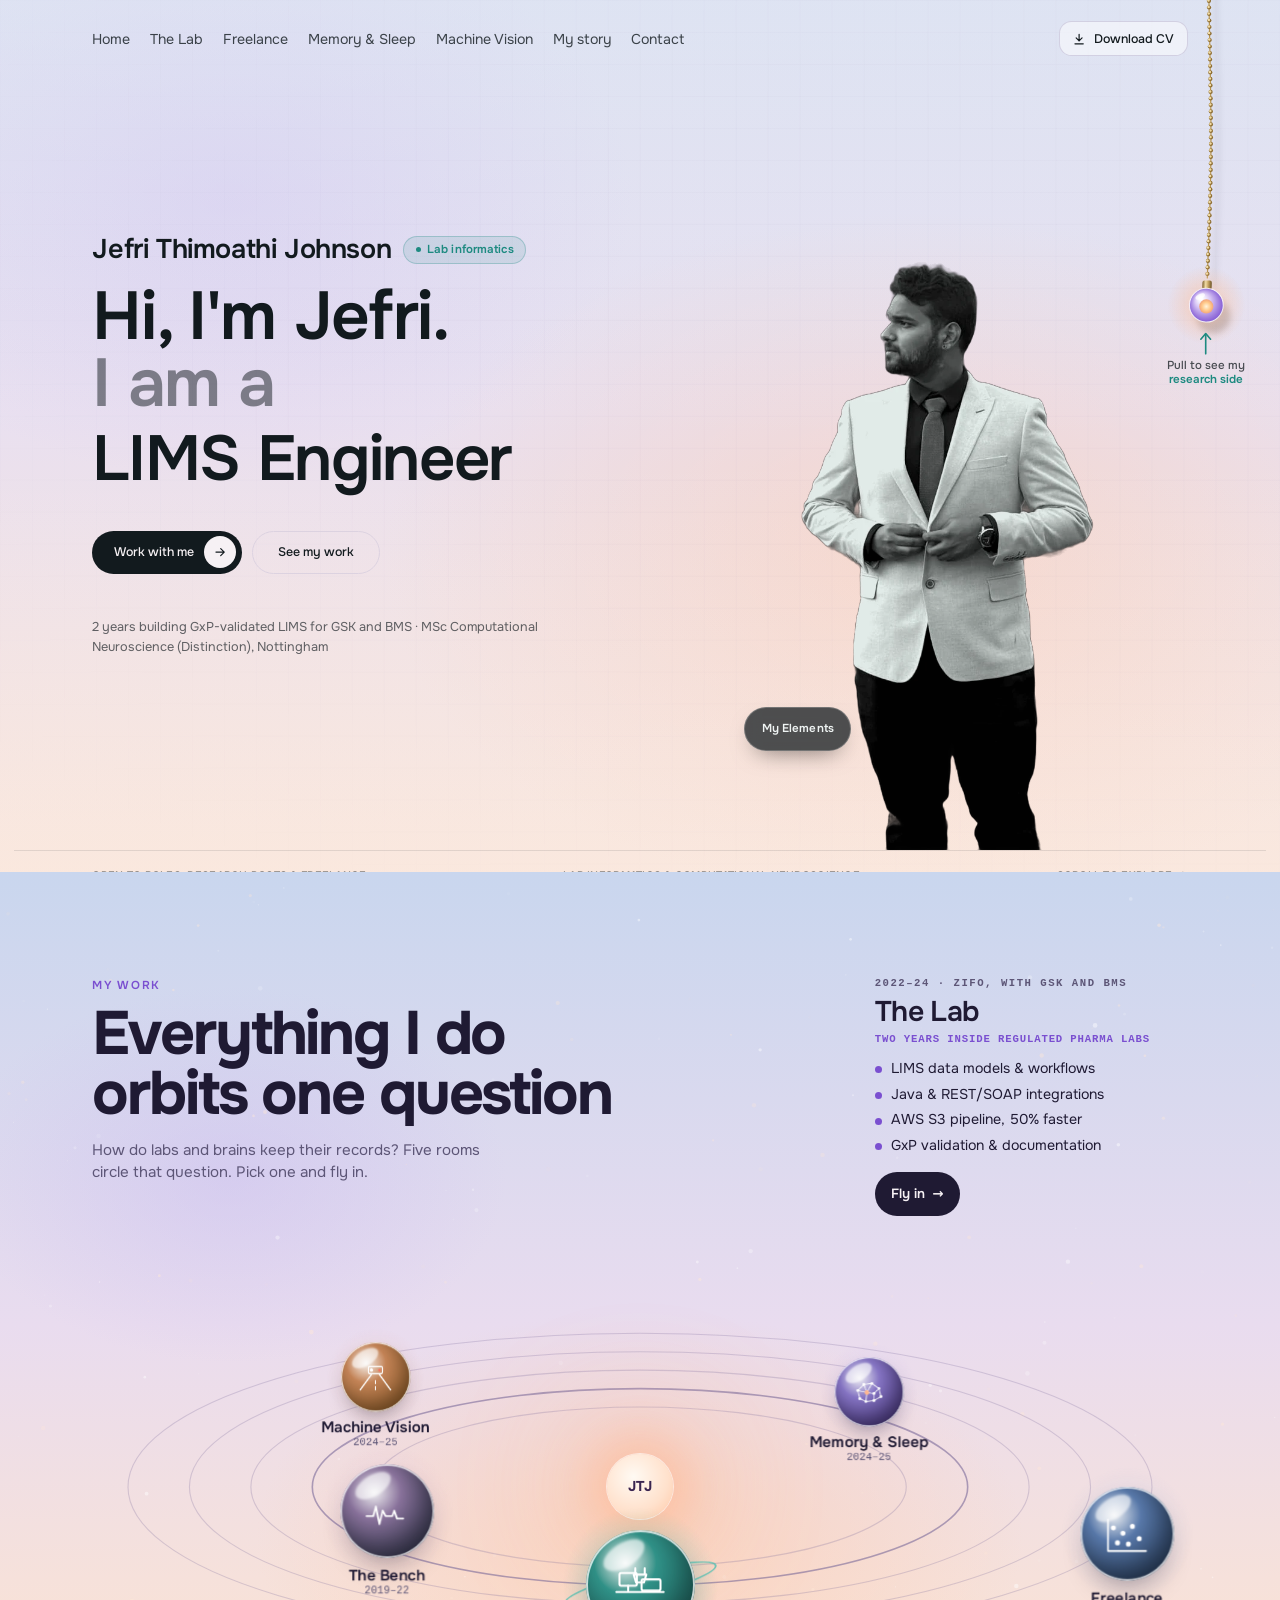
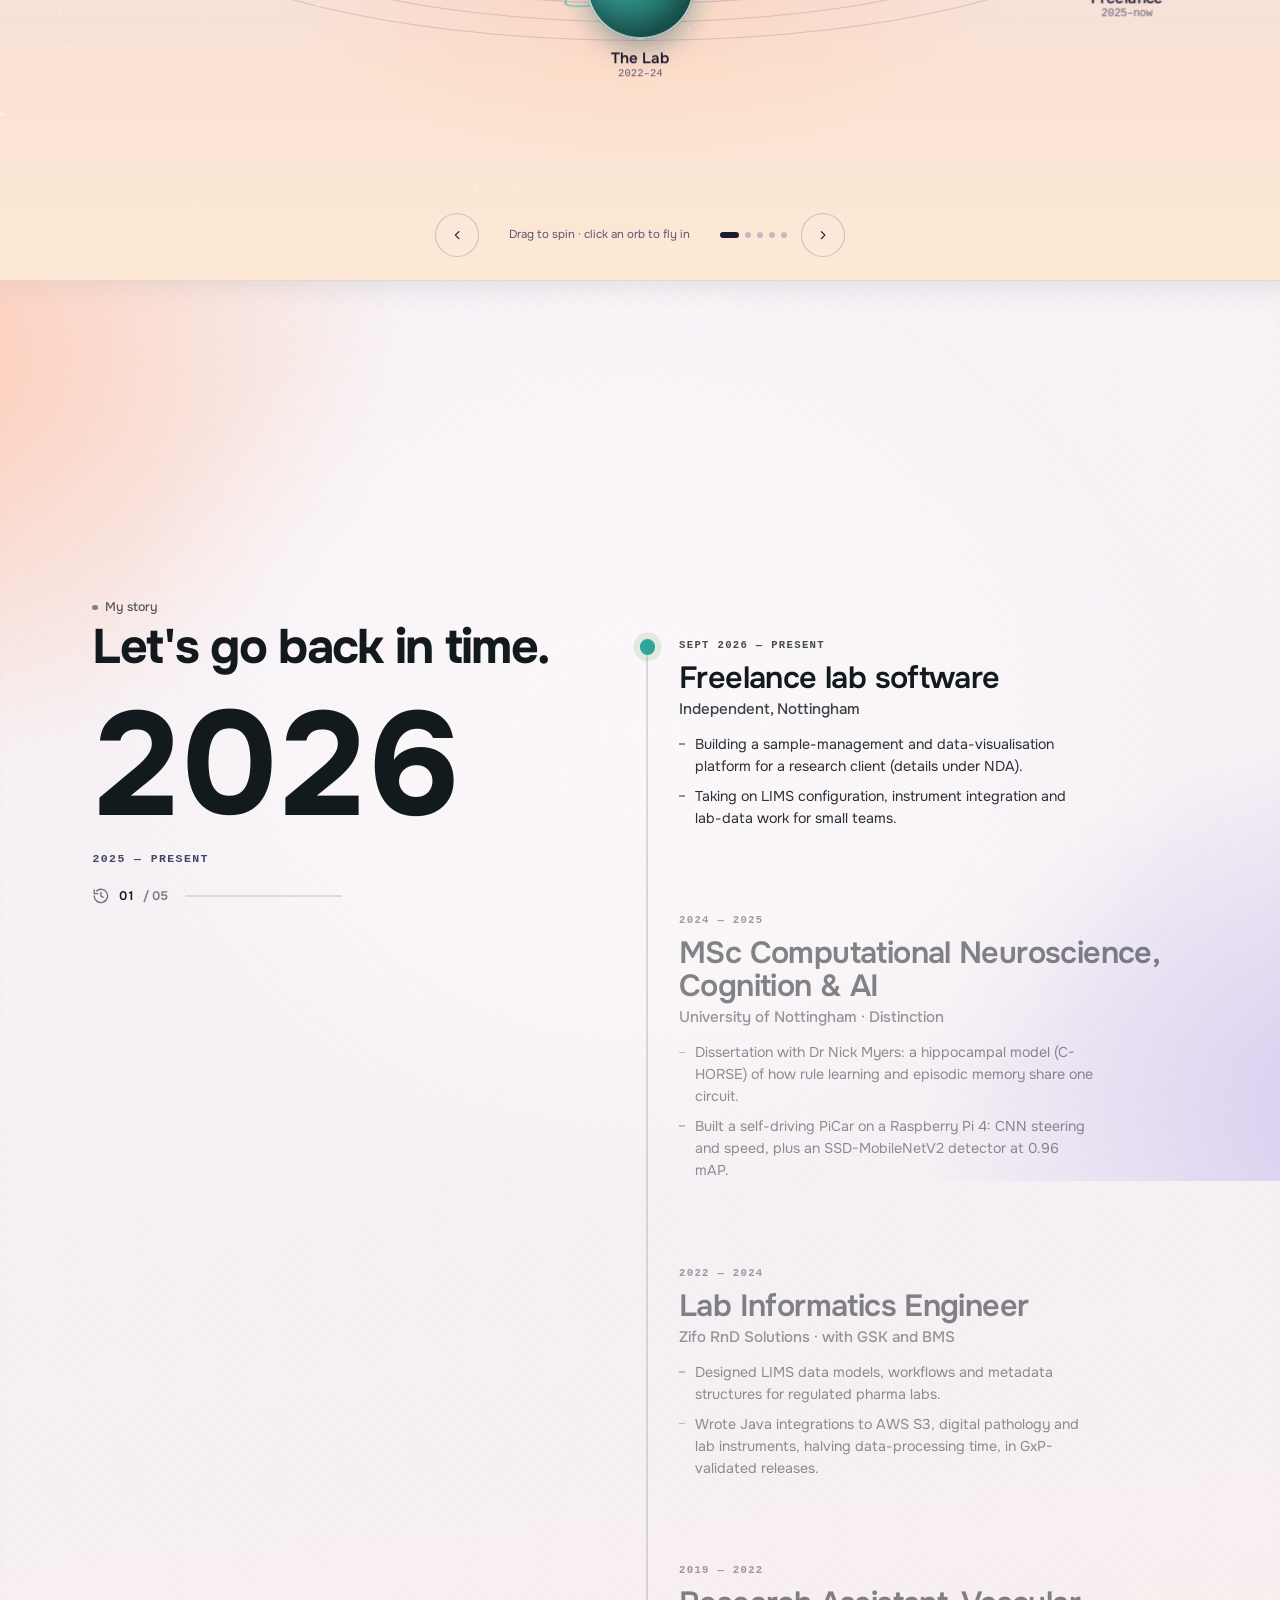
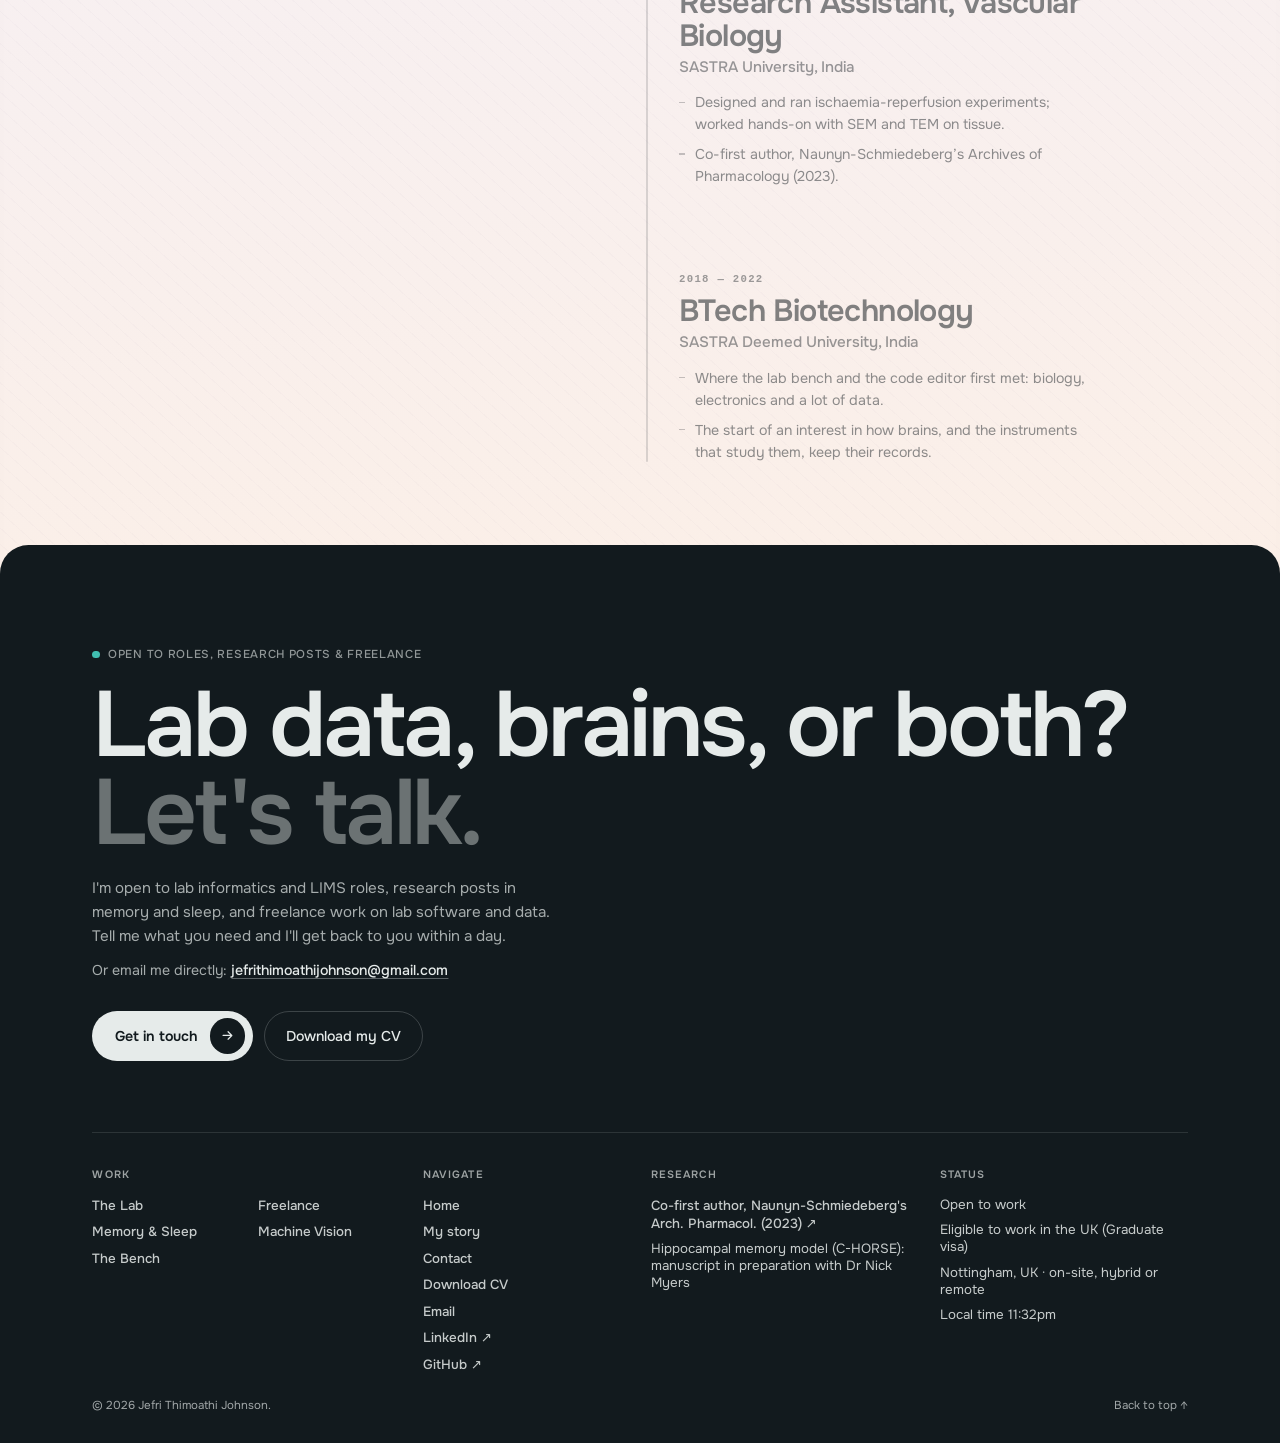
==== commit 009bd9da: "up" ====
--- a/index.html
+++ b/index.html
@@ -868,7 +868,7 @@
       </ul>
     </nav>
     <div class="hdr__right">
-      <a class="chip clock cvdl" href="assets/Jefri-Thimoathi-Johnson-CV.pdf" download data-cvdl>
+      <a class="chip clock cvdl" href="assets/Jefri-Thimoathi-Johnson-CV.pdf" download="" data-cvdl="">
         <svg aria-hidden="true" viewBox="0 0 24 24" fill="none" stroke="currentColor" stroke-width="2" stroke-linecap="round" stroke-linejoin="round"><path d="M12 4v11M7 10l5 5 5-5M5 20h14"></path></svg>
         <span><span class="cvdl__long">Download </span>CV</span>
       </a>
@@ -896,7 +896,7 @@
       <div class="fig" id="fig">
         <img id="figBase" src="assets/hero-photo-bw.webp" alt="" decoding="async" fetchpriority="high" aria-hidden="true">
         <canvas id="figCanvas" aria-hidden="true"></canvas>
-        <button class="fig__card" id="ptabOpen" aria-haspopup="dialog" aria-controls="ptab">Me, in 21 elements</button>
+        <button class="fig__card" id="ptabOpen" aria-haspopup="dialog" aria-controls="ptab">My Elements</button>
       </div>
     </div>
 
@@ -923,7 +923,7 @@
             <span class="pill__in" data-h="s 1 1.04" data-hs="320 18" data-ht=".pill">See my work</span>
           </button>
         </div>
-        <p class="proof rv" style="--d:340ms"><span class="by-day">2 years building GxP-validated LIMS for GSK and BMS · MSc Computational Neuroscience (Distinction), Nottingham</span><span class="by-night">MSc Computational Neuroscience (Distinction), Nottingham · hippocampal memory model, manuscript in preparation</span></p>
+        <p class="proof rv" style="--d:340ms"><span class="by-day">2 years building GxP-validated LIMS for GSK and BMS · MSc Computational Neuroscience (Distinction), Nottingham</span><span class="by-night">MSc Computational Neuroscience (Distinction), Nottingham</span></p>
       </div>
 
     </div>
@@ -988,7 +988,7 @@
             <span class="story__rail" aria-hidden="true"></span><span class="story__ttrack" aria-hidden="true"><span class="story__tail"></span></span><span class="story__dtrack" aria-hidden="true"><span class="story__dot"></span></span>
             <ol class="story__list">
           <li class="ch ch--now" data-y="2026" data-when="2025 — Present">
-            <p class="ch__date">2025 — Present</p>
+            <p class="ch__date">Sept 2026 — Present</p>
             <h3 class="ch__t">Freelance lab software</h3>
             <p class="ch__org">Independent, Nottingham</p>
             <ul class="ch__b">
@@ -1048,11 +1048,11 @@
     <p class="sf__mail">Or email me directly: <a href="mailto:jefrithimoathijohnson@gmail.com">jefrithimoathijohnson@gmail.com</a></p>
     <div class="sf__cta">
       <button class="sf__btn" data-contact="">Get in touch <b><svg viewBox="0 0 24 24" fill="none" stroke="currentColor" stroke-width="2" stroke-linecap="round" stroke-linejoin="round" aria-hidden="true"><path d="M5 12h14M13 6l6 6-6 6"></path></svg></b></button>
-      <a class="sf__ghost" href="assets/Jefri-Thimoathi-Johnson-CV.pdf" download data-cvdl>Download my CV</a>
+      <a class="sf__ghost" href="assets/Jefri-Thimoathi-Johnson-CV.pdf" download="" data-cvdl="">Download my CV</a>
     </div>
     <div class="sf__cols">
       <div><h3>Work</h3><ul class="work"><li><a href="rooms/lab.html" data-door="0">The Lab</a></li><li><a href="rooms/freelance.html" data-door="1">Freelance</a></li><li><a href="rooms/memory.html" data-door="2">Memory &amp; Sleep</a></li><li><a href="rooms/vision.html" data-door="3">Machine Vision</a></li><li><a href="rooms/bench.html" data-door="4">The Bench</a></li></ul></div>
-      <div><h3>Navigate</h3><ul><li><a href="./" data-go="home">Home</a></li><li><a href="./#about" data-go="about">My story</a></li><li><button data-contact="">Contact</button></li><li><a href="assets/Jefri-Thimoathi-Johnson-CV.pdf" download data-cvdl>Download CV</a></li><li><a href="mailto:jefrithimoathijohnson@gmail.com">Email</a></li><li><a href="https://www.linkedin.com/in/jefri-thimoathi-johnson-8b94811a7" target="_blank" rel="noopener">LinkedIn ↗</a></li><li><a href="https://github.com/jefrithimoathijohnson" target="_blank" rel="noopener">GitHub ↗</a></li></ul></div>
+      <div><h3>Navigate</h3><ul><li><a href="./" data-go="home">Home</a></li><li><a href="./#about" data-go="about">My story</a></li><li><button data-contact="">Contact</button></li><li><a href="assets/Jefri-Thimoathi-Johnson-CV.pdf" download="" data-cvdl="">Download CV</a></li><li><a href="mailto:jefrithimoathijohnson@gmail.com">Email</a></li><li><a href="https://www.linkedin.com/in/jefri-thimoathi-johnson-8b94811a7" target="_blank" rel="noopener">LinkedIn ↗</a></li><li><a href="https://github.com/jefrithimoathijohnson" target="_blank" rel="noopener">GitHub ↗</a></li></ul></div>
       <div><h3>Research</h3><ul><li><a href="https://doi.org/10.1007/s00210-023-02481-x" target="_blank" rel="noopener">Co-first author, Naunyn-Schmiedeberg's Arch. Pharmacol. (2023) ↗</a></li><li class="st">Hippocampal memory model (C-HORSE): manuscript in preparation with Dr Nick Myers</li></ul></div>
       <div><h3>Status</h3><ul><li class="st">Open to work</li><li class="st">Eligible to work in the UK (Graduate visa)</li><li class="st">Nottingham, UK · on-site, hybrid or remote</li><li class="st">Local time <span data-ftime="">—</span></li></ul></div>
     </div>
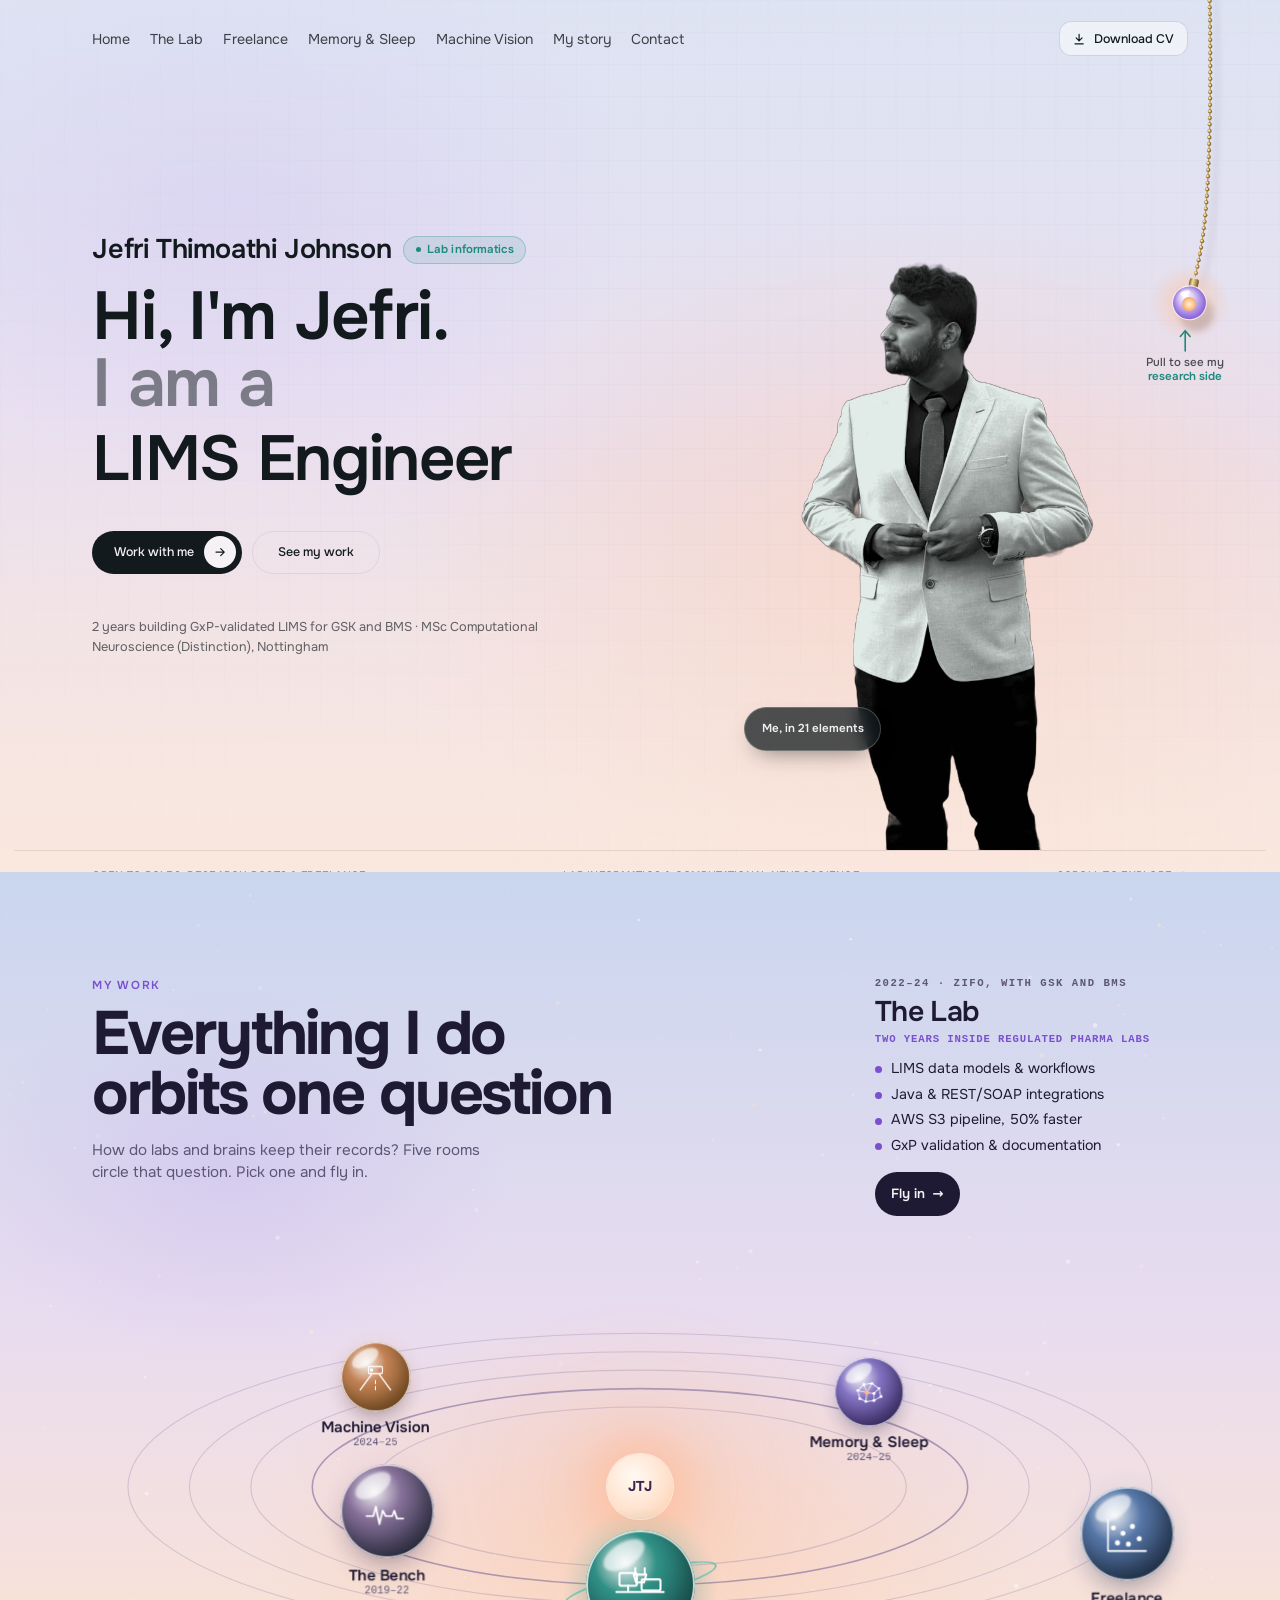
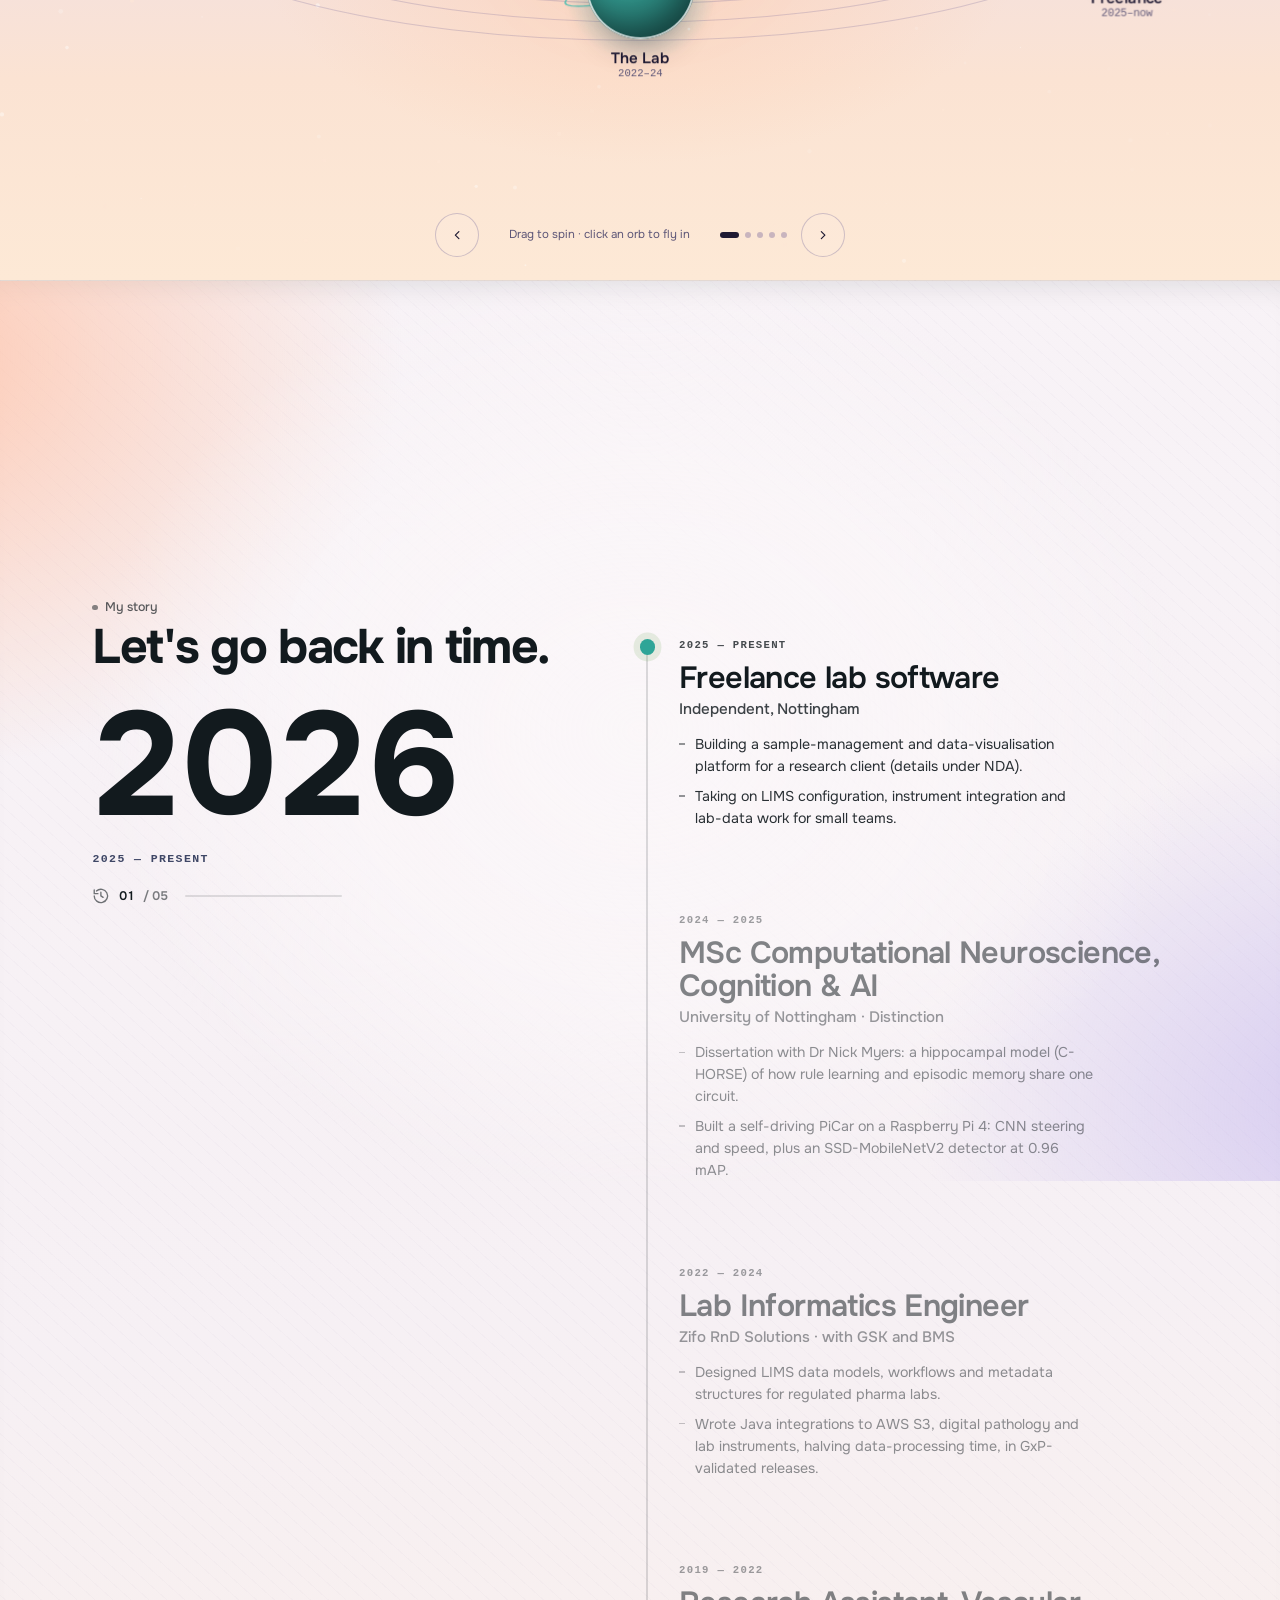
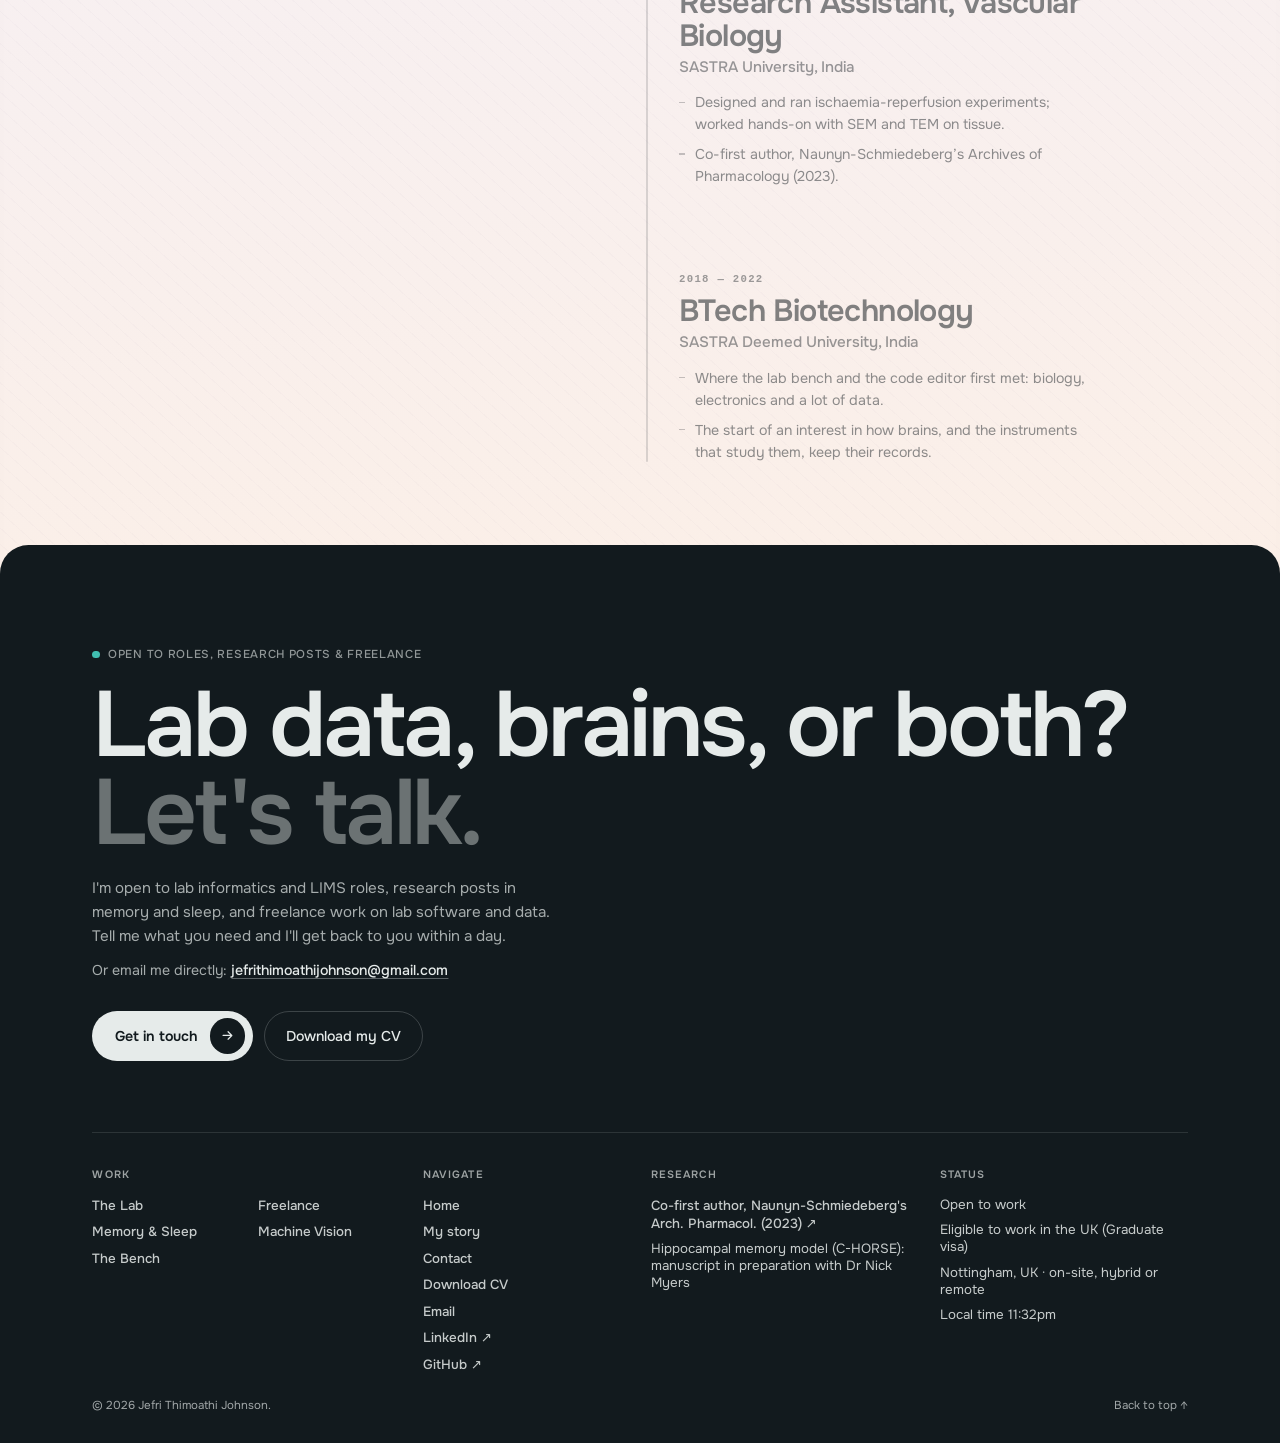
==== commit 139807b7: "mob" ====
--- a/index.html
+++ b/index.html
@@ -408,13 +408,13 @@
 @media (max-width:767.98px){
   .story__pin{padding:0 0 1.5rem}
   .story__stage{grid-template-columns:1fr;gap:0}
-  .story__clock{top:0;padding-top:calc(var(--hdr-h,4.4rem) + 1rem)!important;height:auto;margin:0 -1.25rem;padding:1.25rem 1.25rem .9rem;z-index:3;justify-content:flex-start;
+  .story__clock{top:0;padding-top:calc(var(--hdr-h,4.4rem) + .5rem)!important;height:auto;margin:0 -1.25rem;padding:1.25rem 1.25rem .9rem;z-index:3;justify-content:flex-start;
     background:#F0F4F3;border-bottom:1px solid rgba(18,26,30,.1);box-shadow:0 10px 16px -12px rgba(18,26,30,.25)}
   html[data-mode="dark"] .story__clock{background:#121226;border-bottom-color:rgba(230,235,234,.08);box-shadow:0 10px 16px -12px rgba(0,0,0,.7)}
   .story__bg{display:none}
   .story__clock .eyebrow{display:none}
-  .story__h{margin-top:0;font-size:1.6rem}
-  .story__yr{margin-top:.35rem;font-size:clamp(3.4rem,17vw,4.5rem)}
+  .story__h{margin-top:0;font-size:1.25rem}
+  .story__yr{margin-top:.2rem;font-size:clamp(2.6rem,12.5vw,3.25rem)}
   .story__when{margin-top:.25rem;font-size:.6875rem}
   .story__meter{margin-top:.5rem;font-size:.8125rem}
   .story__line{padding-top:1rem;padding-bottom:6vh}
@@ -428,6 +428,7 @@
 @media (prefers-reduced-motion:reduce){.ch{opacity:1}.dg__c{transition:none}.story__bg{display:none}}
 .hero__bar .mid{display:none}
 @media (min-width:640px){.hero__bar .mid{display:inline}}
+@media (max-width:639.98px){.hero__bar .scroll{display:none}.hero__bar>span:first-child{white-space:nowrap;overflow:hidden;text-overflow:ellipsis}}
 .hero__bar .scroll{display:inline-flex;align-items:center;gap:.5rem}
 .hero__bar .scroll i{font-style:normal;display:inline-block;animation:nudge 1.8s var(--e-snap) infinite}
 @keyframes nudge{0%,100%{transform:translateY(0)}50%{transform:translateY(3px)}}
@@ -560,7 +561,8 @@
 @view-transition{navigation:auto}
 ::view-transition-old(root),::view-transition-new(root){animation-duration:.25s}
 .cord{transition:opacity .4s ease}
-.cord.away{opacity:0;pointer-events:none}
+.cord.away,.cord.tucked{opacity:0;pointer-events:none}
+.cord.tucked *{pointer-events:none!important}
 
 /* "Click to fly in" badge that follows the cursor over an orb */
 @media (hover:hover) and (pointer:fine){ .orb{cursor:none} }
@@ -723,6 +725,8 @@
 .sf__cols button:hover,.sf__cols a:hover{color:#fff}
 .sf__cols li.st{font-size:.9375rem;color:rgba(var(--sf-rgb),.85)}
 .sf__cols .work{display:grid;grid-template-columns:repeat(auto-fill,minmax(10rem,1fr));gap:.6rem 1.5rem}
+.sf__cols li.st{column-gap:.3em;flex-wrap:wrap}
+@media (max-width:767.98px){.sf__cols .work{grid-template-columns:1fr;gap:0}.sf__cols>div:nth-child(n+3){grid-column:1/-1}.sf__cols li.st{min-height:28px}}
 .sf__in{position:relative;z-index:1}
 /* the name runs the full width of the footer, edge to edge, behind the links and the bottom line */
 .sf__word{position:absolute;left:0;right:0;bottom:0;z-index:0;margin:0;padding:0 1.2vw;font-size:var(--wf,15vw);font-weight:700;line-height:.74;letter-spacing:-.055em;
@@ -847,6 +851,28 @@
 html:not([data-mode="dark"]) .story__amb i:nth-child(3){--c1:170,196,236;--c2:255,206,176}
 html:not([data-mode="dark"]) .story__amb i:nth-child(4){--c1:214,180,236;--c2:255,190,160}
 html:not([data-mode="dark"]) .story__amb i:nth-child(5){--c1:255,214,176;--c2:200,184,240}
+
+/* ---------- phones only (under 768px): tidier layout. Nothing here applies to tablets or desktops ---------- */
+@media (max-width:767.98px){
+  /* hero: the strip along the bottom was cut off on phones; the contact section already says the same */
+  .hero__bar{display:none}
+  .hero{--bar-h:0px}
+  /* orrery: names only under the back orbs (the card below gives the years), a little smaller */
+  .orb:not(.on) .orb__lbl small{display:none}
+  .orb__lbl{font-size:.75rem;top:calc(100% + .45rem)}
+  .orb.on .orb__lbl{font-size:.8125rem}
+  .orr__stage{height:22.5rem !important}
+  /* story: the pinned panel becomes one compact strip: title on top, year on the left, dates and progress beside it */
+  .story__clock{display:grid !important;grid-template-columns:auto minmax(0,1fr);grid-template-areas:"h h" "yr meter";column-gap:1.1rem;align-items:center;padding-bottom:.65rem}
+  .story__h{grid-area:h;font-size:1.05rem}
+  .story__yr{grid-area:yr;margin-top:.15rem;font-size:2.5rem}
+  .story__when{display:none}
+  .story__meter{grid-area:meter;margin-top:.35rem;min-width:0;white-space:nowrap}
+  /* footer: space between the two research entries */
+  .sf__cols>div:nth-child(3) li+li{margin-top:.55rem}
+  /* back-to-top: smaller and tucked into the corner so it covers less text */
+  .totop{width:2.6rem;height:2.6rem;right:max(.75rem,env(safe-area-inset-right));bottom:max(.75rem,env(safe-area-inset-bottom))}
+}
 </style>
 </head>
 <body>
@@ -868,7 +894,7 @@
       </ul>
     </nav>
     <div class="hdr__right">
-      <a class="chip clock cvdl" href="assets/Jefri-Thimoathi-Johnson-CV.pdf" download="" data-cvdl="">
+      <a class="chip clock cvdl" href="assets/Jefri-Thimoathi-Johnson-CV.pdf" download data-cvdl>
         <svg aria-hidden="true" viewBox="0 0 24 24" fill="none" stroke="currentColor" stroke-width="2" stroke-linecap="round" stroke-linejoin="round"><path d="M12 4v11M7 10l5 5 5-5M5 20h14"></path></svg>
         <span><span class="cvdl__long">Download </span>CV</span>
       </a>
@@ -896,7 +922,7 @@
       <div class="fig" id="fig">
         <img id="figBase" src="assets/hero-photo-bw.webp" alt="" decoding="async" fetchpriority="high" aria-hidden="true">
         <canvas id="figCanvas" aria-hidden="true"></canvas>
-        <button class="fig__card" id="ptabOpen" aria-haspopup="dialog" aria-controls="ptab">My Elements</button>
+        <button class="fig__card" id="ptabOpen" aria-haspopup="dialog" aria-controls="ptab">Me, in 21 elements</button>
       </div>
     </div>
 
@@ -923,7 +949,7 @@
             <span class="pill__in" data-h="s 1 1.04" data-hs="320 18" data-ht=".pill">See my work</span>
           </button>
         </div>
-        <p class="proof rv" style="--d:340ms"><span class="by-day">2 years building GxP-validated LIMS for GSK and BMS · MSc Computational Neuroscience (Distinction), Nottingham</span><span class="by-night">MSc Computational Neuroscience (Distinction), Nottingham</span></p>
+        <p class="proof rv" style="--d:340ms"><span class="by-day">2 years building GxP-validated LIMS for GSK and BMS · MSc Computational Neuroscience (Distinction), Nottingham</span><span class="by-night">MSc Computational Neuroscience (Distinction), Nottingham · hippocampal memory model, manuscript in preparation</span></p>
       </div>
 
     </div>
@@ -988,7 +1014,7 @@
             <span class="story__rail" aria-hidden="true"></span><span class="story__ttrack" aria-hidden="true"><span class="story__tail"></span></span><span class="story__dtrack" aria-hidden="true"><span class="story__dot"></span></span>
             <ol class="story__list">
           <li class="ch ch--now" data-y="2026" data-when="2025 — Present">
-            <p class="ch__date">Sept 2026 — Present</p>
+            <p class="ch__date">2025 — Present</p>
             <h3 class="ch__t">Freelance lab software</h3>
             <p class="ch__org">Independent, Nottingham</p>
             <ul class="ch__b">
@@ -1048,11 +1074,11 @@
     <p class="sf__mail">Or email me directly: <a href="mailto:jefrithimoathijohnson@gmail.com">jefrithimoathijohnson@gmail.com</a></p>
     <div class="sf__cta">
       <button class="sf__btn" data-contact="">Get in touch <b><svg viewBox="0 0 24 24" fill="none" stroke="currentColor" stroke-width="2" stroke-linecap="round" stroke-linejoin="round" aria-hidden="true"><path d="M5 12h14M13 6l6 6-6 6"></path></svg></b></button>
-      <a class="sf__ghost" href="assets/Jefri-Thimoathi-Johnson-CV.pdf" download="" data-cvdl="">Download my CV</a>
+      <a class="sf__ghost" href="assets/Jefri-Thimoathi-Johnson-CV.pdf" download data-cvdl>Download my CV</a>
     </div>
     <div class="sf__cols">
       <div><h3>Work</h3><ul class="work"><li><a href="rooms/lab.html" data-door="0">The Lab</a></li><li><a href="rooms/freelance.html" data-door="1">Freelance</a></li><li><a href="rooms/memory.html" data-door="2">Memory &amp; Sleep</a></li><li><a href="rooms/vision.html" data-door="3">Machine Vision</a></li><li><a href="rooms/bench.html" data-door="4">The Bench</a></li></ul></div>
-      <div><h3>Navigate</h3><ul><li><a href="./" data-go="home">Home</a></li><li><a href="./#about" data-go="about">My story</a></li><li><button data-contact="">Contact</button></li><li><a href="assets/Jefri-Thimoathi-Johnson-CV.pdf" download="" data-cvdl="">Download CV</a></li><li><a href="mailto:jefrithimoathijohnson@gmail.com">Email</a></li><li><a href="https://www.linkedin.com/in/jefri-thimoathi-johnson-8b94811a7" target="_blank" rel="noopener">LinkedIn ↗</a></li><li><a href="https://github.com/jefrithimoathijohnson" target="_blank" rel="noopener">GitHub ↗</a></li></ul></div>
+      <div><h3>Navigate</h3><ul><li><a href="./" data-go="home">Home</a></li><li><a href="./#about" data-go="about">My story</a></li><li><button data-contact="">Contact</button></li><li><a href="assets/Jefri-Thimoathi-Johnson-CV.pdf" download data-cvdl>Download CV</a></li><li><a href="mailto:jefrithimoathijohnson@gmail.com">Email</a></li><li><a href="https://www.linkedin.com/in/jefri-thimoathi-johnson-8b94811a7" target="_blank" rel="noopener">LinkedIn ↗</a></li><li><a href="https://github.com/jefrithimoathijohnson" target="_blank" rel="noopener">GitHub ↗</a></li></ul></div>
       <div><h3>Research</h3><ul><li><a href="https://doi.org/10.1007/s00210-023-02481-x" target="_blank" rel="noopener">Co-first author, Naunyn-Schmiedeberg's Arch. Pharmacol. (2023) ↗</a></li><li class="st">Hippocampal memory model (C-HORSE): manuscript in preparation with Dr Nick Myers</li></ul></div>
       <div><h3>Status</h3><ul><li class="st">Open to work</li><li class="st">Eligible to work in the UK (Graduate visa)</li><li class="st">Nottingham, UK · on-site, hybrid or remote</li><li class="st">Local time <span data-ftime="">—</span></li></ul></div>
     </div>
@@ -1508,6 +1534,14 @@
   const t = document.createElement('a'); t.href = a.href; t.download = ''; document.body.appendChild(t); t.click(); t.remove();
 });
 
+// phones and tablets: the pendant hangs over the hero only; it tucks away once you scroll on, so it never covers the page
+(() => {
+  const cord = $('#cord'), hero = $('.hero'); if (!cord || !hero) return;
+  const mq = matchMedia('(max-width:1023.98px)');
+  const upd = () => cord.classList.toggle('tucked', mq.matches && scrollY > (innerWidth < 768 ? 90 : hero.offsetHeight * .45));
+  addEventListener('scroll', upd, { passive: true }); mq.addEventListener('change', upd); upd();
+})();
+
 // routing for in-page buttons
 document.addEventListener('click', e => {
   const ln = e.target.closest('a[data-door],a[data-go]');
@@ -2099,10 +2133,13 @@
   function measure(){
     const r = stage.getBoundingClientRect(); W = r.width; H = r.height;
     const narrow = NARROW.matches;
-    Rx = narrow ? Math.min(W * .39, 260) : Math.min(W * .4, 640);
-    D = narrow ? Math.min(W * .18, 84) : Math.min(Math.max(W * .085, 96), 148);
+    const phone = innerWidth < 768;
+    Rx = phone ? W * .36 : narrow ? Math.min(W * .32, 260) : Math.min(W * .4, 640);
+    D = phone ? Math.min(W * .15, 64) : narrow ? Math.min(W * .18, 84) : Math.min(Math.max(W * .085, 96), 148);
     cx = W / 2;
-    if (narrow){ Ry = Rx * .66; cy = H * .45; }
+    // phones: a rounder ring spreads the orbs out so their names don't run into each other
+    if (phone){ Ry = Rx * .92; cy = H * .47; }
+    else if (narrow){ Ry = Rx * .66; cy = H * .45; }
     else {
       // desktop: fit the orbits into the space actually free between the text above and the arrows below,
       // so no orb or name ever sits on the heading, the room details or the controls, whatever the window's size
@@ -2560,4 +2597,4 @@
   addEventListener('load', () => { const s = document.createElement('script'); s.src = 'edit.js'; document.head.appendChild(s); });
 }
 </script>
-</body></html>
+</body></html>
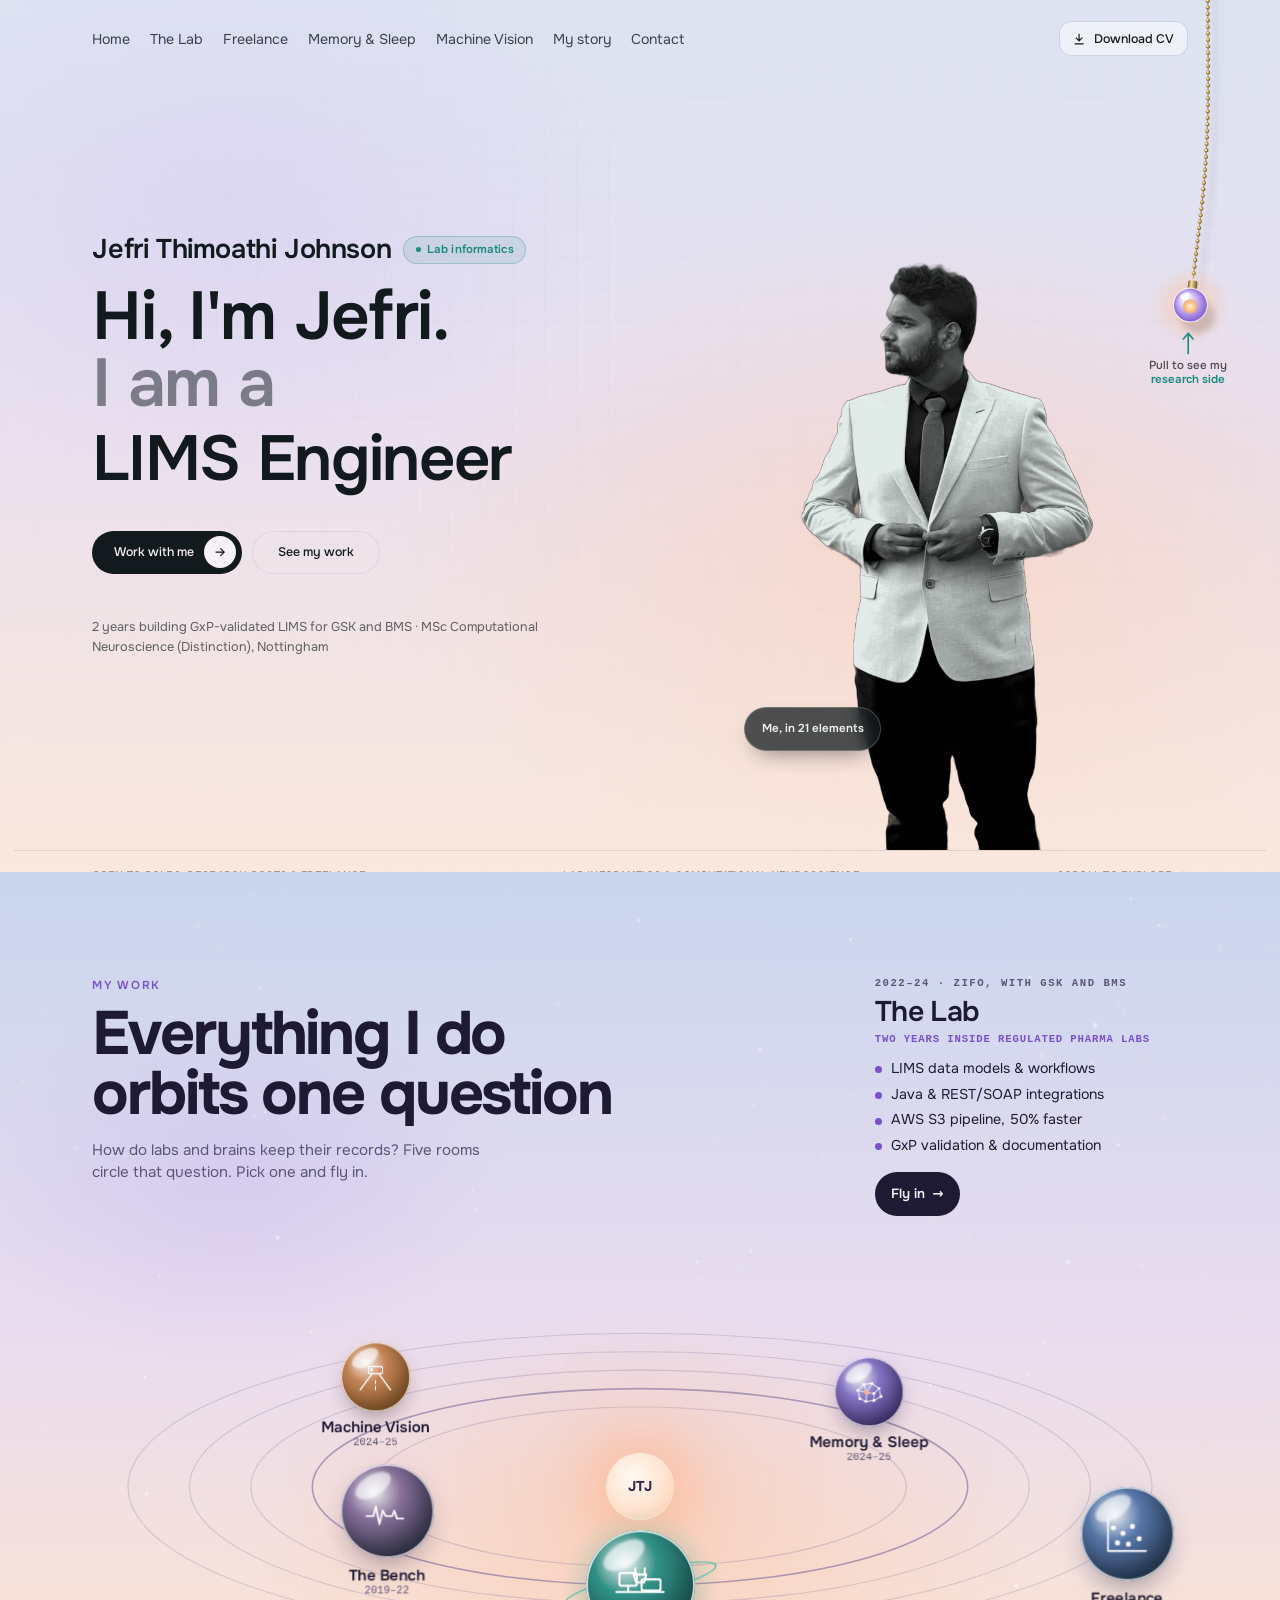
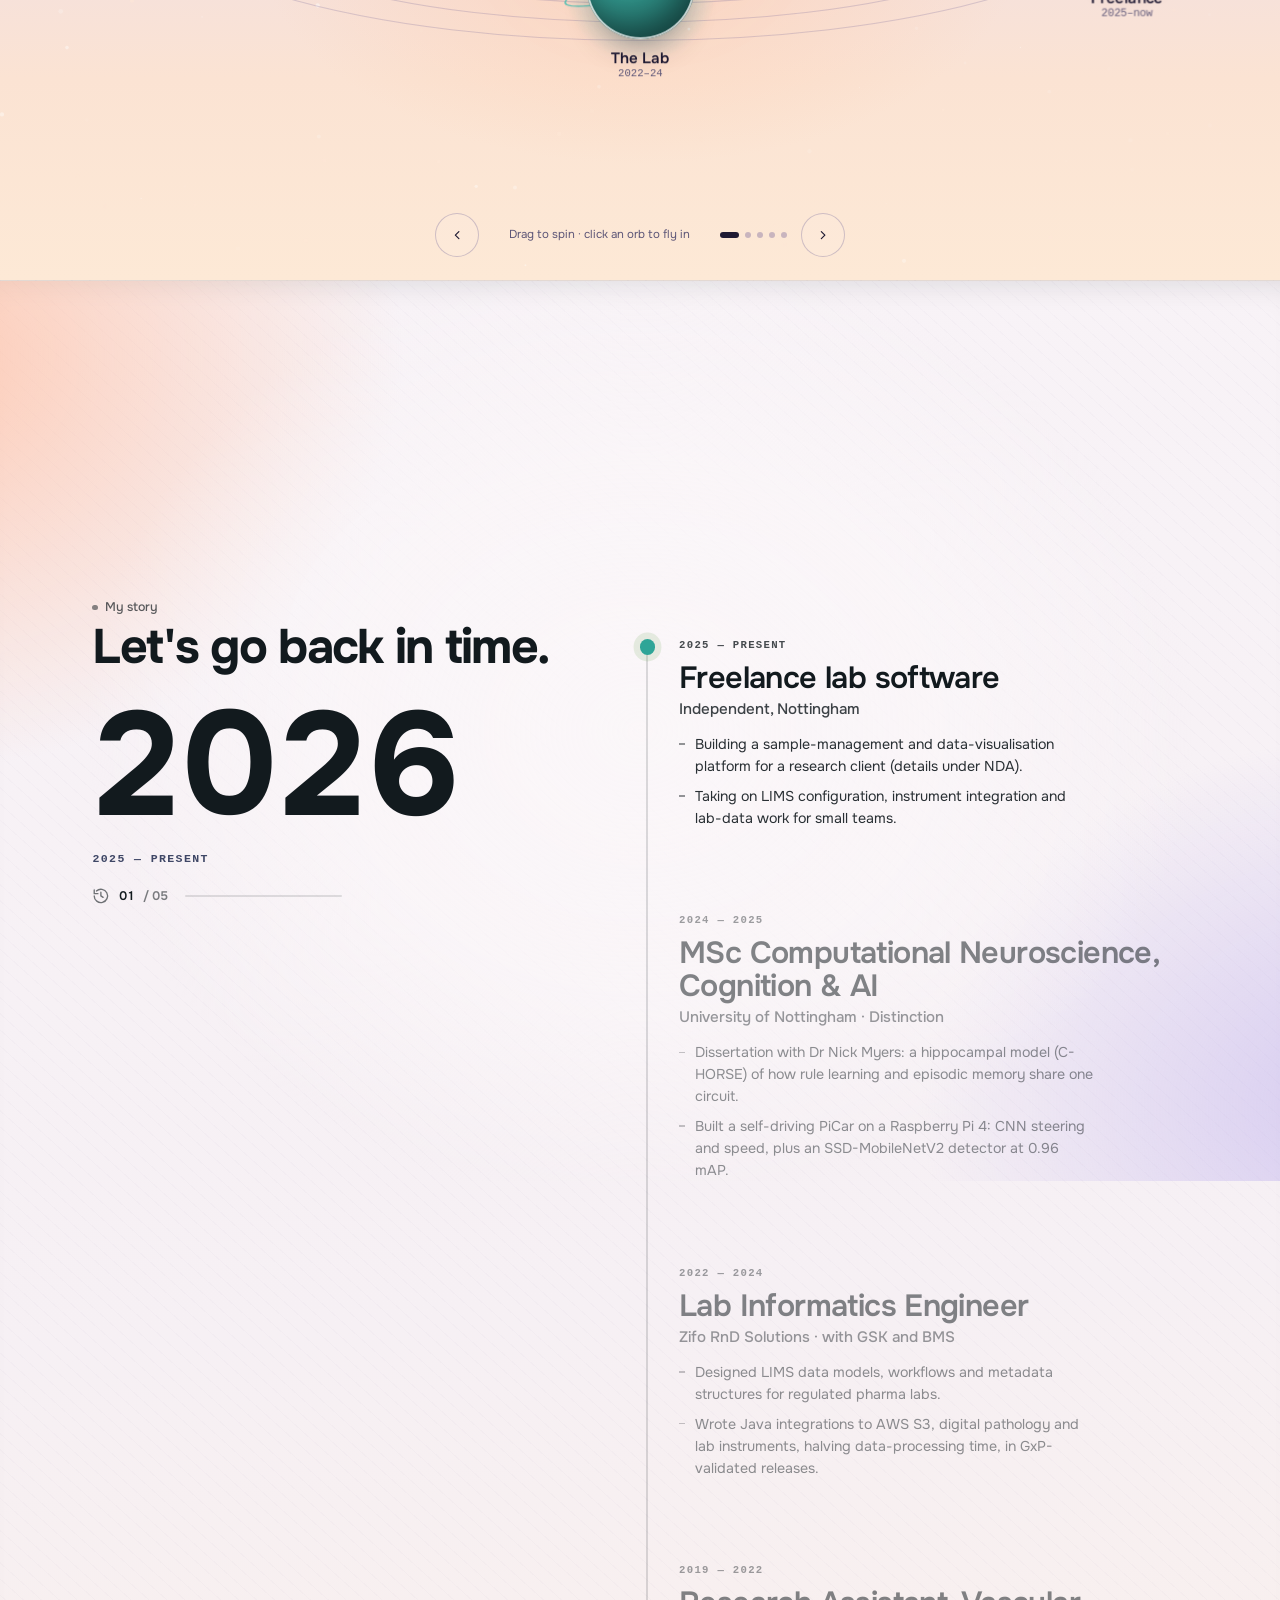
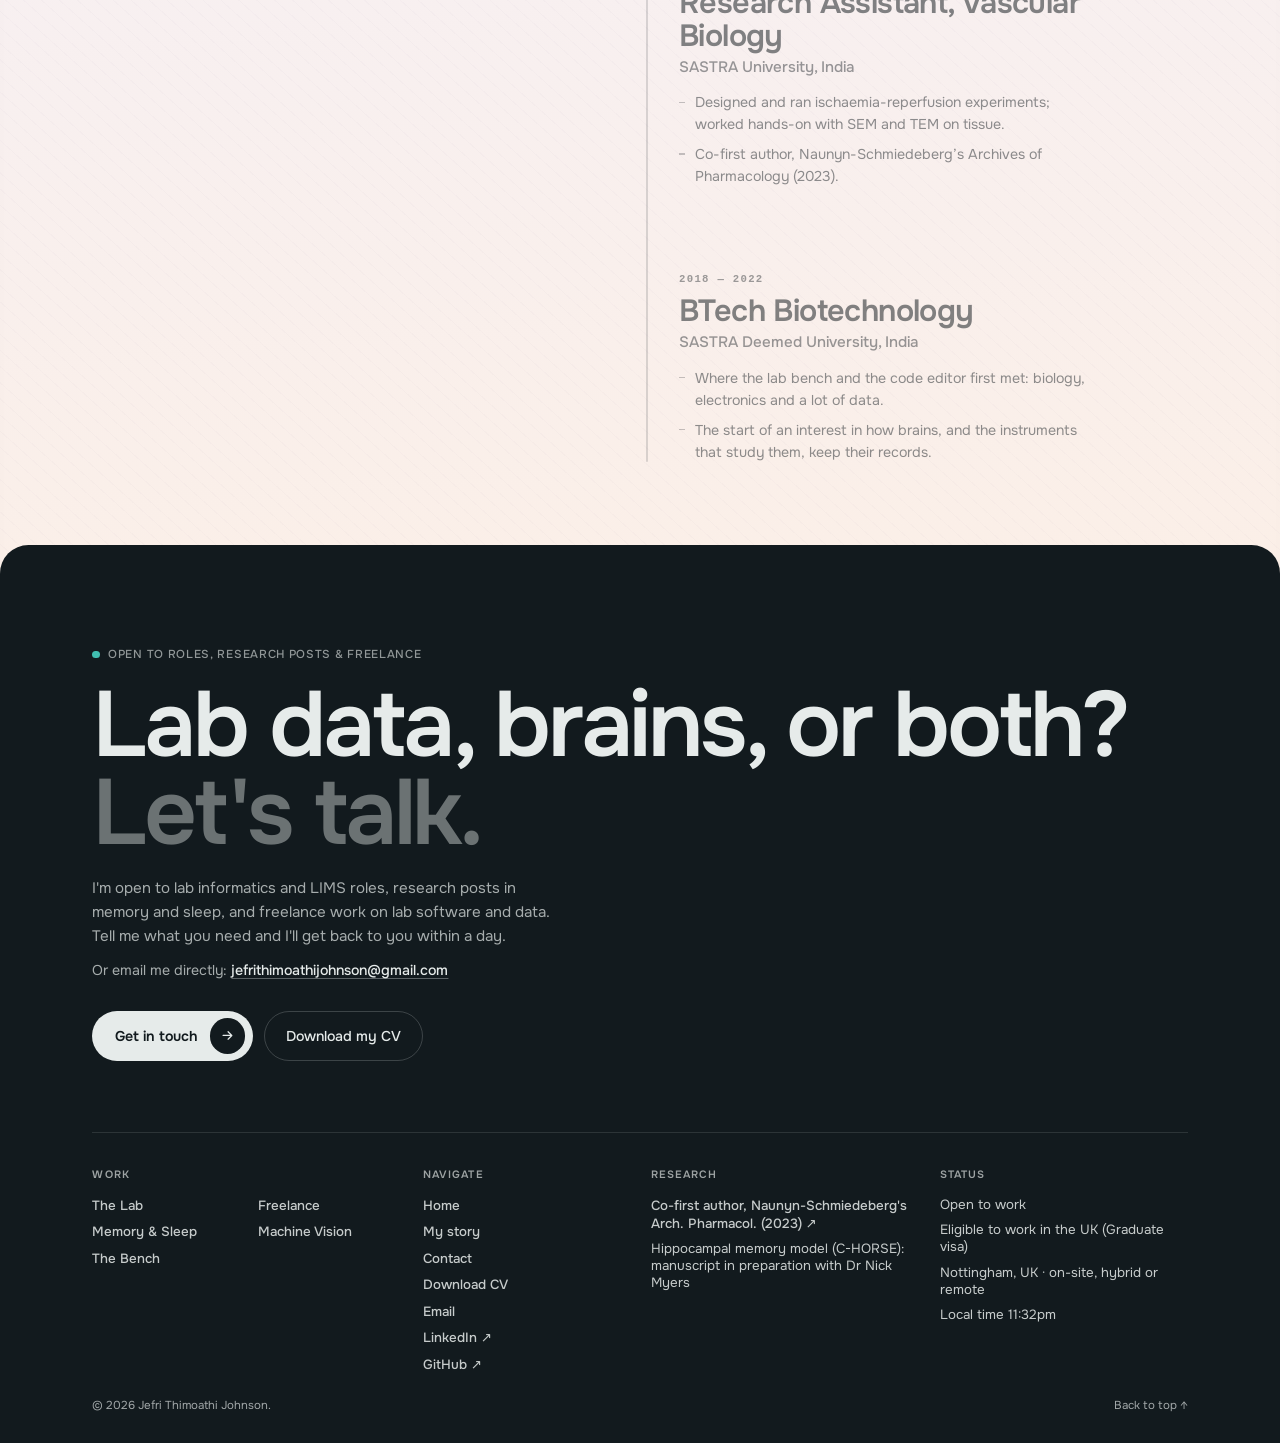
==== commit 8d698eb7: "3" ====
--- a/index.html
+++ b/index.html
@@ -871,7 +871,13 @@
   /* footer: space between the two research entries */
   .sf__cols>div:nth-child(3) li+li{margin-top:.55rem}
   /* back-to-top: smaller and tucked into the corner so it covers less text */
-  .totop{width:2.6rem;height:2.6rem;right:max(.75rem,env(safe-area-inset-right));bottom:max(.75rem,env(safe-area-inset-bottom))}
+    .totop{width:2.6rem;height:2.6rem;right:max(.75rem,env(safe-area-inset-right));bottom:max(.75rem,env(safe-area-inset-bottom))}
+  /* no borders, rounded edges or shadows between sections on phones */
+  .hero,.sf{border-radius:0 !important}
+  .orr__info{border:0 !important}
+  .story{border-top:0 !important;box-shadow:none !important}
+  .story__clock{border-bottom:0 !important;box-shadow:none !important}
+  .sf__cols{border-top:0 !important}
 }
 </style>
 </head>
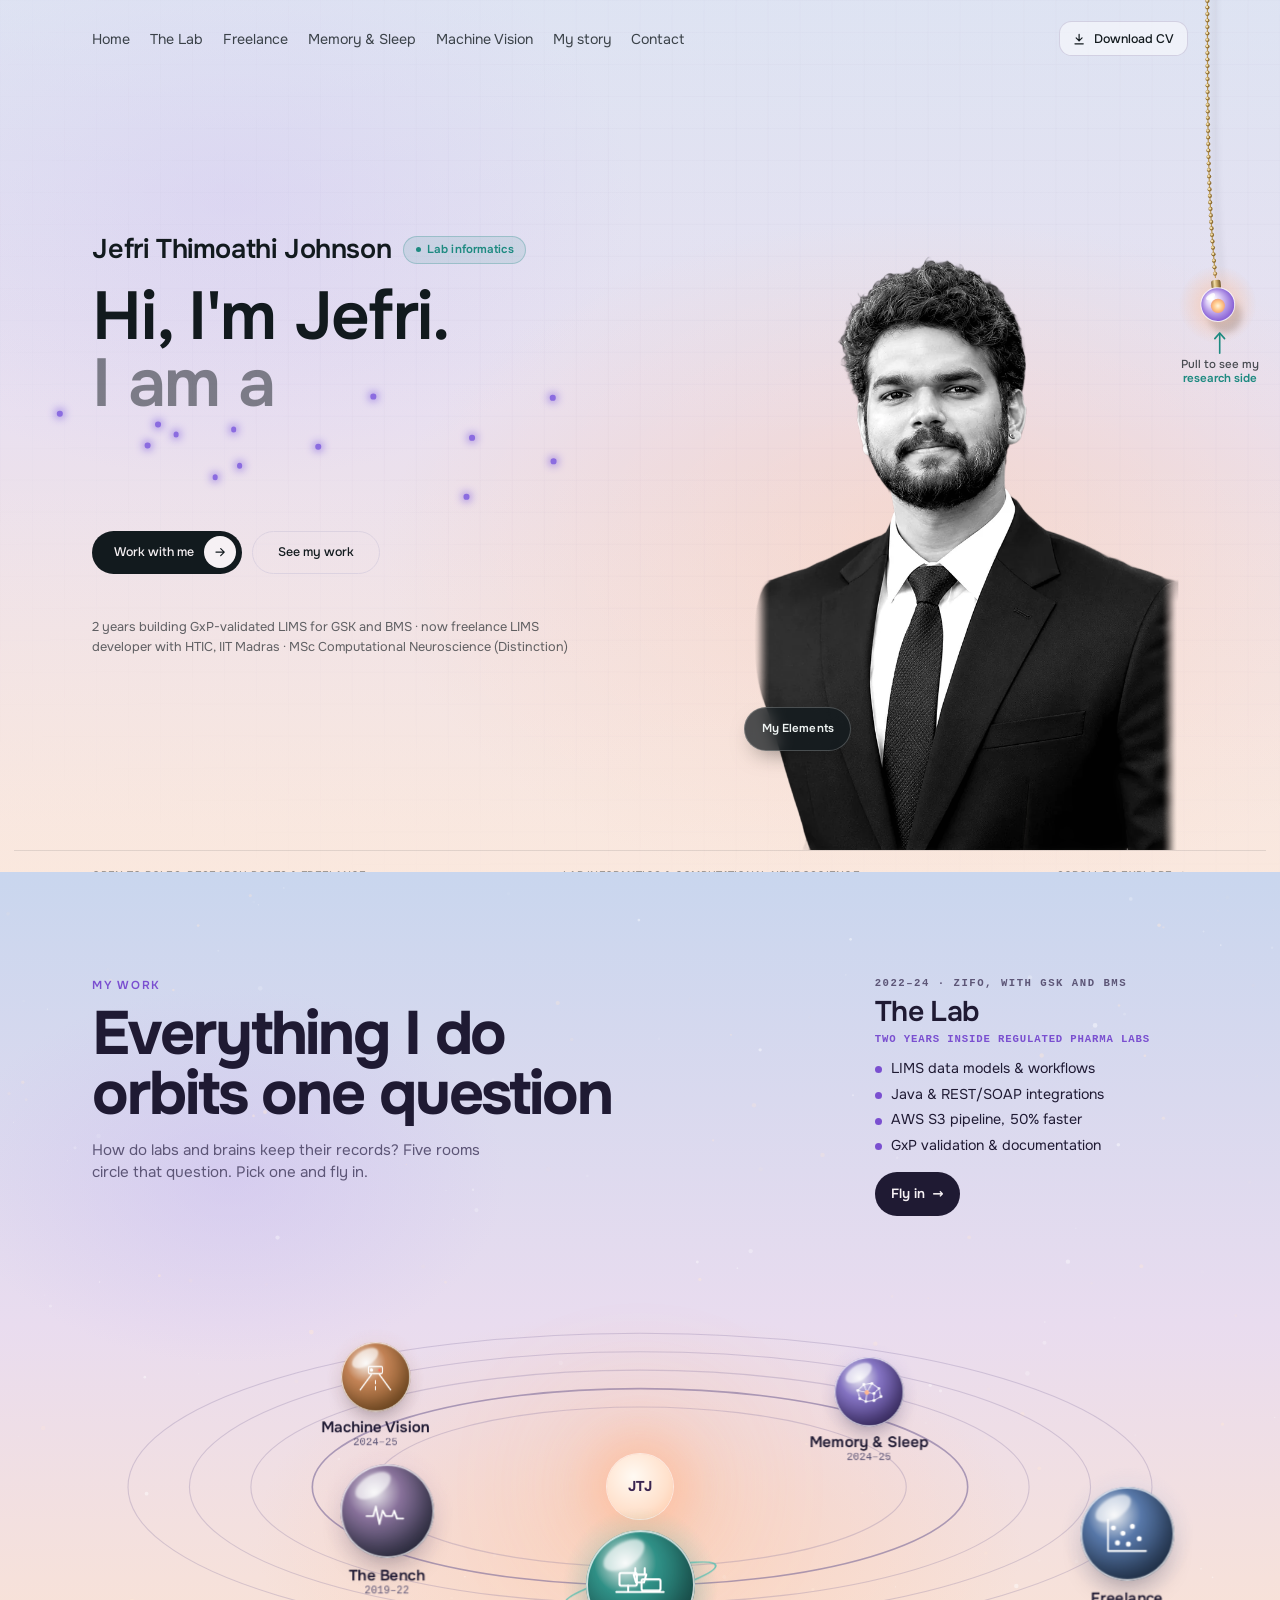
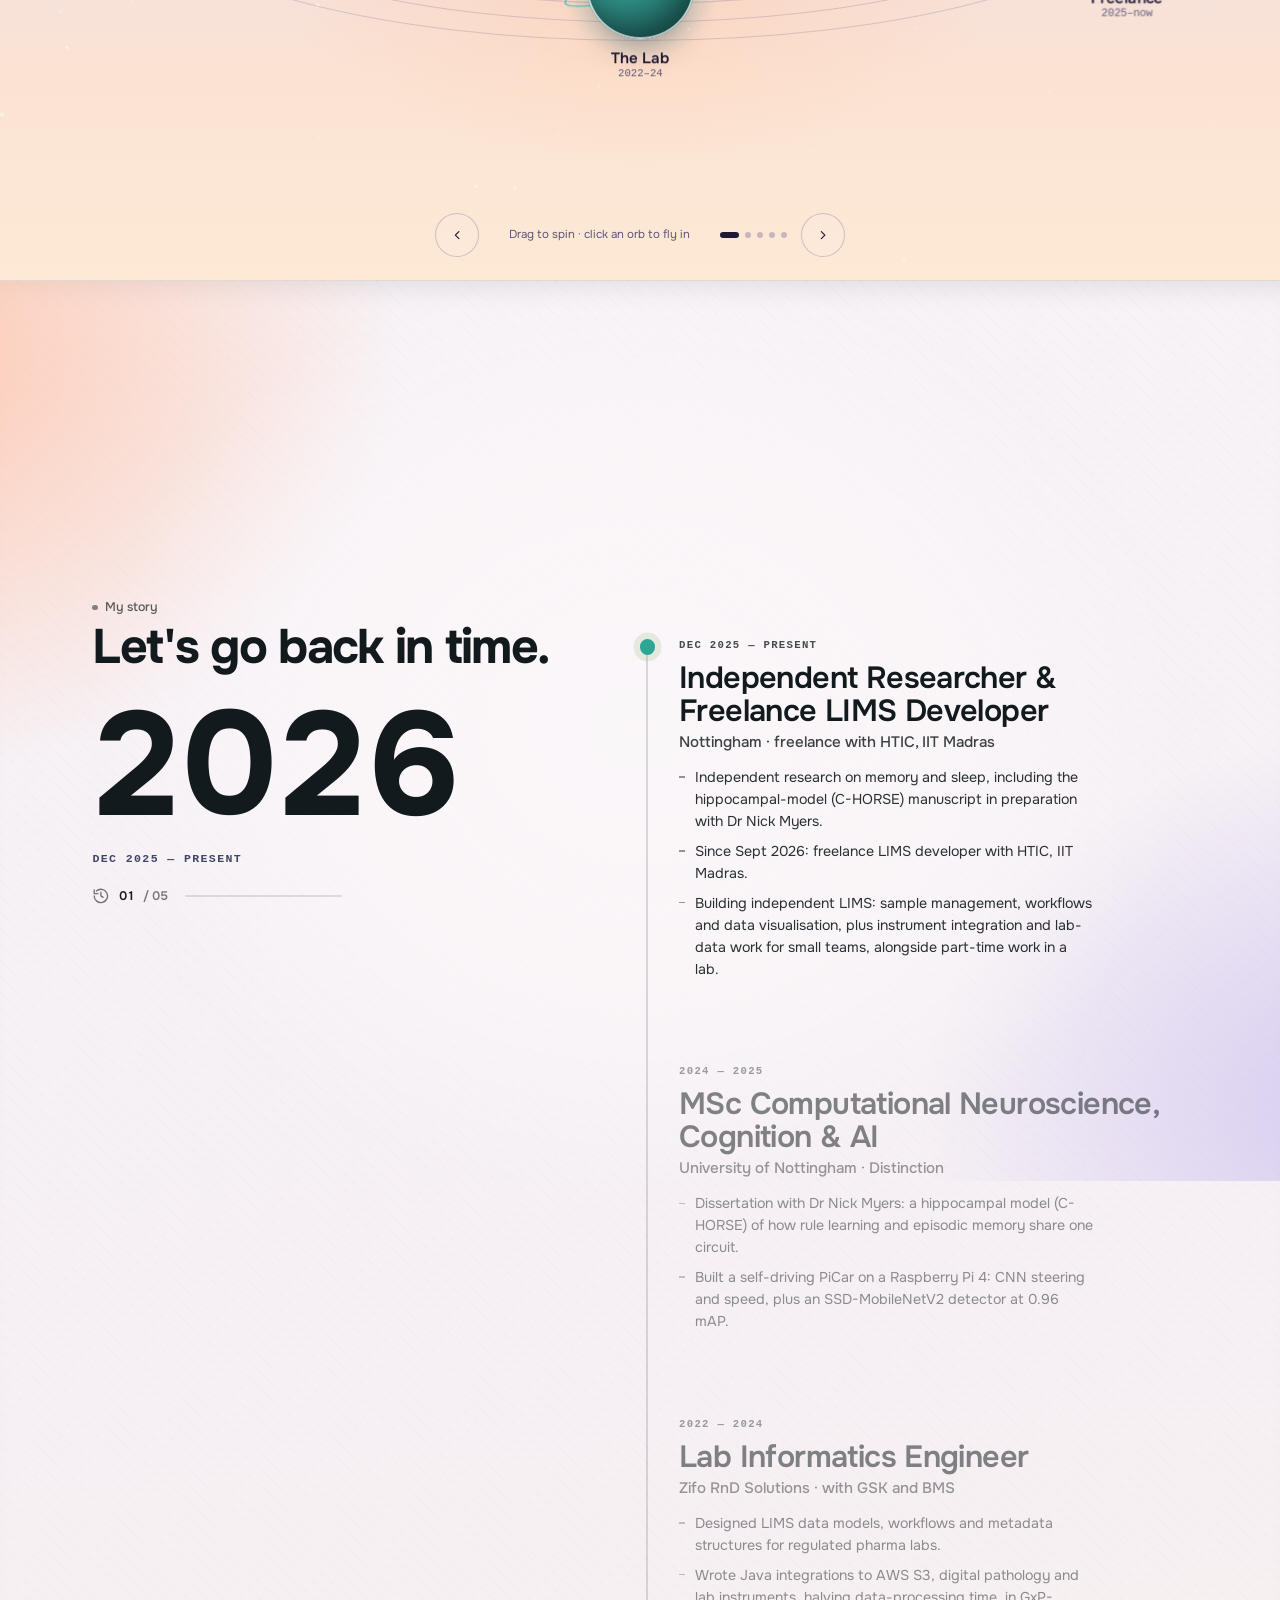
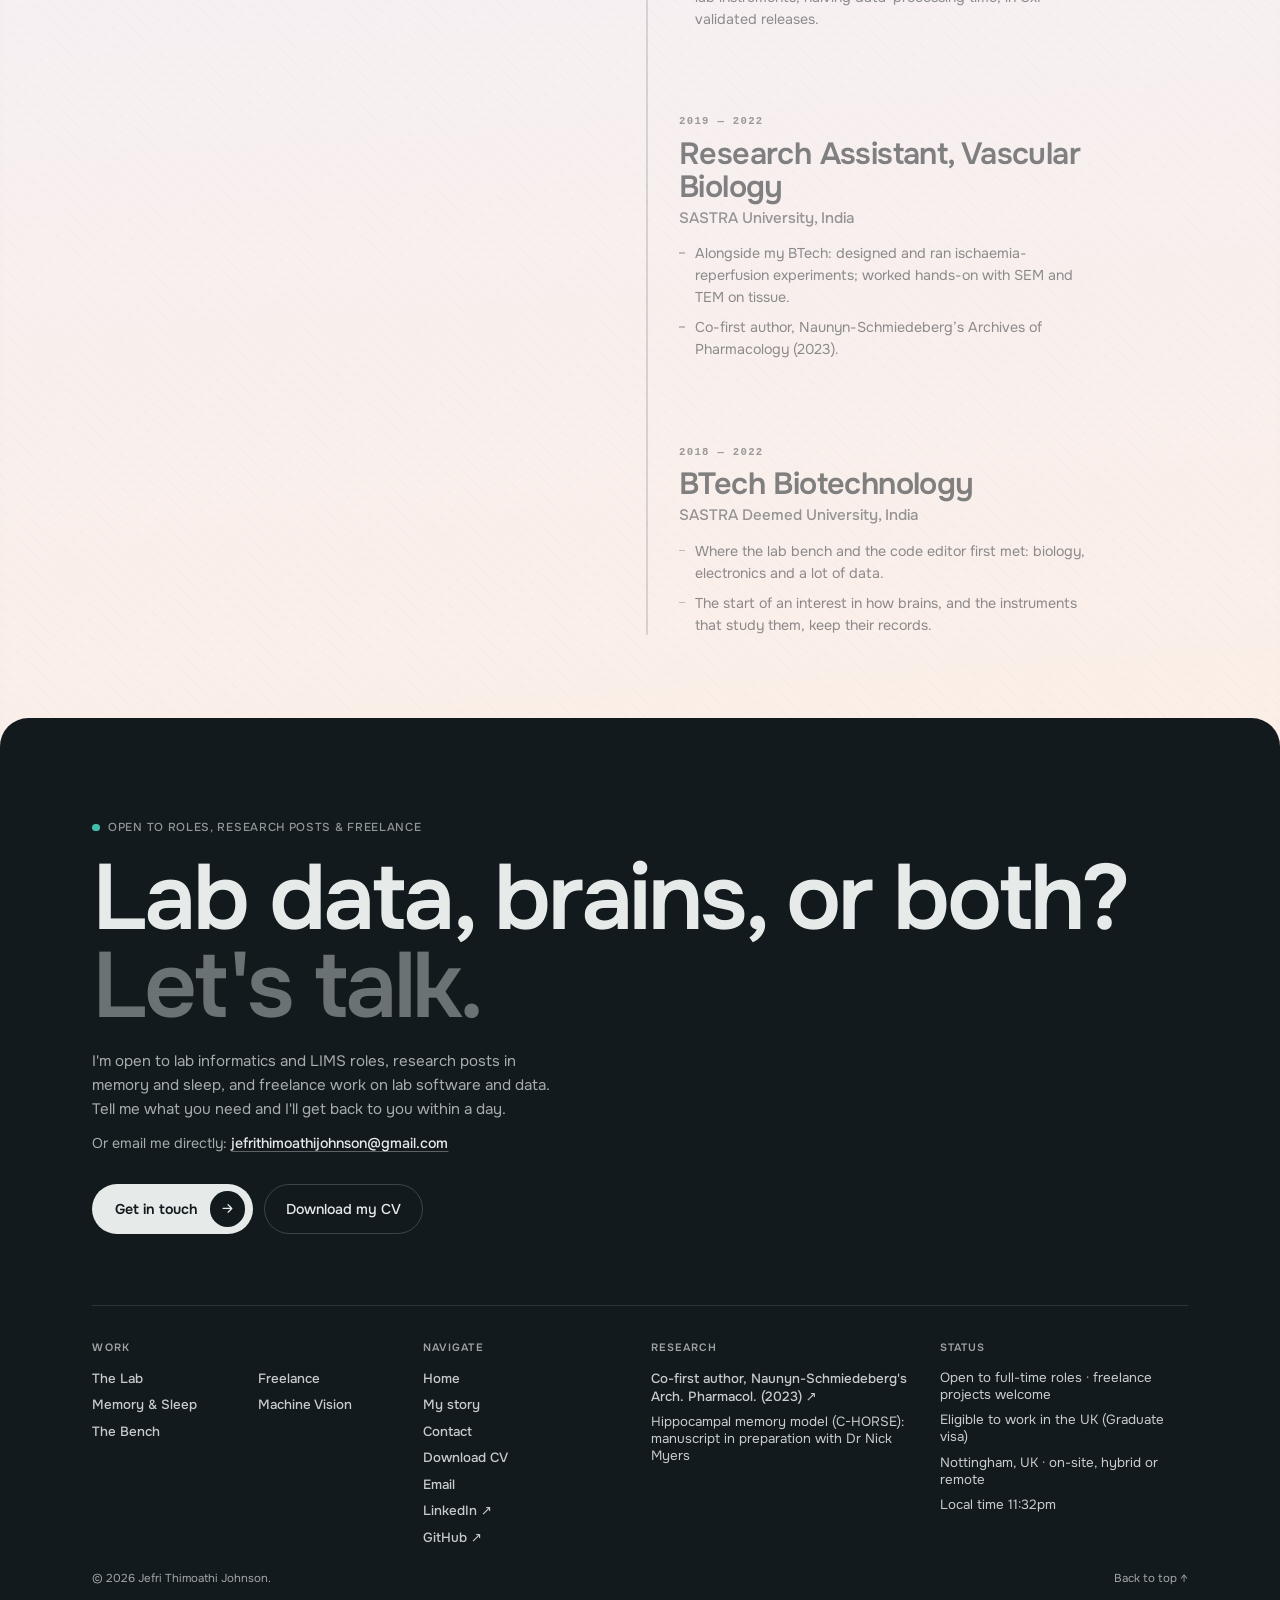
==== commit 72383a99: "New photo" ====
--- a/index.html
+++ b/index.html
@@ -667,7 +667,7 @@
 .mform label.qc:has(input:checked)::before{border:5px solid var(--foreground)}
 .mform label.qc:has(input:focus-visible){outline:2px solid var(--accent);outline-offset:2px}
 .mform label.qc--q>span{color:rgba(var(--fg-rgb),.7);font-weight:400}
-.cur{display:flex;gap:.25rem;align-self:flex-start;padding:.25rem;margin-bottom:.25rem;border-radius:99px;background:var(--surface)}
+.mform .cur{display:flex;gap:.25rem;align-self:flex-start;padding:.25rem;margin-bottom:.25rem;border-radius:99px;background:var(--surface)}
 .mform .cur label{position:relative;flex-direction:row;gap:0}
 .mform .cur input{position:absolute;opacity:0;width:1px;height:1px;pointer-events:none}
 .mform .cur span{display:inline-flex;align-items:center;min-height:2.25rem;padding:0 .9rem;border-radius:99px;font-size:.8125rem;font-weight:600;text-transform:none;letter-spacing:0;color:rgba(var(--fg-rgb),.62);cursor:pointer;transition:background .2s,color .2s}
@@ -871,13 +871,7 @@
   /* footer: space between the two research entries */
   .sf__cols>div:nth-child(3) li+li{margin-top:.55rem}
   /* back-to-top: smaller and tucked into the corner so it covers less text */
-    .totop{width:2.6rem;height:2.6rem;right:max(.75rem,env(safe-area-inset-right));bottom:max(.75rem,env(safe-area-inset-bottom))}
-  /* no borders, rounded edges or shadows between sections on phones */
-  .hero,.sf{border-radius:0 !important}
-  .orr__info{border:0 !important}
-  .story{border-top:0 !important;box-shadow:none !important}
-  .story__clock{border-bottom:0 !important;box-shadow:none !important}
-  .sf__cols{border-top:0 !important}
+  .totop{width:2.6rem;height:2.6rem;right:max(.75rem,env(safe-area-inset-right));bottom:max(.75rem,env(safe-area-inset-bottom))}
 }
 </style>
 </head>
@@ -928,7 +922,7 @@
       <div class="fig" id="fig">
         <img id="figBase" src="assets/hero-photo-bw.webp" alt="" decoding="async" fetchpriority="high" aria-hidden="true">
         <canvas id="figCanvas" aria-hidden="true"></canvas>
-        <button class="fig__card" id="ptabOpen" aria-haspopup="dialog" aria-controls="ptab">Me, in 21 elements</button>
+        <button class="fig__card" id="ptabOpen" aria-haspopup="dialog" aria-controls="ptab">My Elements</button>
       </div>
     </div>
 
@@ -955,7 +949,7 @@
             <span class="pill__in" data-h="s 1 1.04" data-hs="320 18" data-ht=".pill">See my work</span>
           </button>
         </div>
-        <p class="proof rv" style="--d:340ms"><span class="by-day">2 years building GxP-validated LIMS for GSK and BMS · MSc Computational Neuroscience (Distinction), Nottingham</span><span class="by-night">MSc Computational Neuroscience (Distinction), Nottingham · hippocampal memory model, manuscript in preparation</span></p>
+        <p class="proof rv" style="--d:340ms"><span class="by-day">2 years building GxP-validated LIMS for GSK and BMS · now freelance LIMS developer with HTIC, IIT Madras · MSc Computational Neuroscience (Distinction)</span><span class="by-night">MSc Computational Neuroscience (Distinction), Nottingham · hippocampal memory model, manuscript in preparation</span></p>
       </div>
 
     </div>
@@ -1019,13 +1013,14 @@
           <div class="story__line">
             <span class="story__rail" aria-hidden="true"></span><span class="story__ttrack" aria-hidden="true"><span class="story__tail"></span></span><span class="story__dtrack" aria-hidden="true"><span class="story__dot"></span></span>
             <ol class="story__list">
-          <li class="ch ch--now" data-y="2026" data-when="2025 — Present">
-            <p class="ch__date">2025 — Present</p>
-            <h3 class="ch__t">Freelance lab software</h3>
-            <p class="ch__org">Independent, Nottingham</p>
+          <li class="ch ch--now" data-y="2026" data-when="Dec 2025 — Present">
+            <p class="ch__date">Dec 2025 — Present</p>
+            <h3 class="ch__t">Independent Researcher &amp; Freelance LIMS Developer</h3>
+            <p class="ch__org">Nottingham · freelance with HTIC, IIT Madras</p>
             <ul class="ch__b">
-              <li>Building a sample-management and data-visualisation platform for a research client (details under NDA).</li>
-              <li>Taking on LIMS configuration, instrument integration and lab-data work for small teams.</li>
+              <li>Independent research on memory and sleep, including the hippocampal-model (C-HORSE) manuscript in preparation with Dr Nick Myers.</li>
+              <li>Since Sept 2026: freelance LIMS developer with HTIC, IIT Madras.</li>
+              <li>Building independent LIMS: sample management, workflows and data visualisation, plus instrument integration and lab-data work for small teams, alongside part-time work in a lab.</li>
             </ul>
           </li>
           <li class="ch" data-y="2025" data-when="2024 — 2025">
@@ -1051,7 +1046,7 @@
             <h3 class="ch__t">Research Assistant, Vascular Biology</h3>
             <p class="ch__org">SASTRA University, India</p>
             <ul class="ch__b">
-              <li>Designed and ran ischaemia-reperfusion experiments; worked hands-on with SEM and TEM on tissue.</li>
+              <li>Alongside my BTech: designed and ran ischaemia-reperfusion experiments; worked hands-on with SEM and TEM on tissue.</li>
               <li>Co-first author, Naunyn-Schmiedeberg’s Archives of Pharmacology (2023).</li>
             </ul>
           </li>
@@ -1084,9 +1079,9 @@
     </div>
     <div class="sf__cols">
       <div><h3>Work</h3><ul class="work"><li><a href="rooms/lab.html" data-door="0">The Lab</a></li><li><a href="rooms/freelance.html" data-door="1">Freelance</a></li><li><a href="rooms/memory.html" data-door="2">Memory &amp; Sleep</a></li><li><a href="rooms/vision.html" data-door="3">Machine Vision</a></li><li><a href="rooms/bench.html" data-door="4">The Bench</a></li></ul></div>
-      <div><h3>Navigate</h3><ul><li><a href="./" data-go="home">Home</a></li><li><a href="./#about" data-go="about">My story</a></li><li><button data-contact="">Contact</button></li><li><a href="assets/Jefri-Thimoathi-Johnson-CV.pdf" download data-cvdl>Download CV</a></li><li><a href="mailto:jefrithimoathijohnson@gmail.com">Email</a></li><li><a href="https://www.linkedin.com/in/jefri-thimoathi-johnson-8b94811a7" target="_blank" rel="noopener">LinkedIn ↗</a></li><li><a href="https://github.com/jefrithimoathijohnson" target="_blank" rel="noopener">GitHub ↗</a></li></ul></div>
+      <div><h3>Navigate</h3><ul><li><a href="./" data-go="home">Home</a></li><li><a href="./#about" data-go="about">My story</a></li><li><button data-contact="">Contact</button></li><li><a href="assets/Jefri-Thimoathi-Johnson-CV.pdf" download data-cvdl>Download CV</a></li><li><a href="mailto:jefrithimoathijohnson@gmail.com">Email</a></li><li><a href="https://www.linkedin.com/in/jefri-thimoathi-johnson-8b94811a7" target="_blank" rel="noopener">LinkedIn ↗</a></li><li><a href="https://github.com/johnsj09" target="_blank" rel="noopener">GitHub ↗</a></li></ul></div>
       <div><h3>Research</h3><ul><li><a href="https://doi.org/10.1007/s00210-023-02481-x" target="_blank" rel="noopener">Co-first author, Naunyn-Schmiedeberg's Arch. Pharmacol. (2023) ↗</a></li><li class="st">Hippocampal memory model (C-HORSE): manuscript in preparation with Dr Nick Myers</li></ul></div>
-      <div><h3>Status</h3><ul><li class="st">Open to work</li><li class="st">Eligible to work in the UK (Graduate visa)</li><li class="st">Nottingham, UK · on-site, hybrid or remote</li><li class="st">Local time <span data-ftime="">—</span></li></ul></div>
+      <div><h3>Status</h3><ul><li class="st">Open to full-time roles · freelance projects welcome</li><li class="st">Eligible to work in the UK (Graduate visa)</li><li class="st">Nottingham, UK · on-site, hybrid or remote</li><li class="st">Local time <span data-ftime="">—</span></li></ul></div>
     </div>
     <div class="sf__bot"><span>© <span data-fyear="">2026</span> Jefri Thimoathi Johnson.</span><button data-go="home">Back to top ↑</button></div>
   </div>
@@ -2110,7 +2105,7 @@
   const TITLES = ['The Lab', 'Freelance', 'Memory & Sleep', 'Machine Vision', 'The Bench'];
   const INFO = [   // [years, sub-headline, highlights]
     ['2022–24 · Zifo, with GSK and BMS', 'Two years inside regulated pharma labs', ['LIMS data models & workflows', 'Java & REST/SOAP integrations', 'AWS S3 pipeline, 50% faster', 'GxP validation & documentation']],
-    ['2025–now · Independent', 'Lab software for small research teams', ['Sample management & tracking', 'Data visualisation dashboards', 'LIMS setup & configuration', 'Client work kept under NDA']],
+    ['Dec 2025–Present · Independent', 'LIMS and lab software for research teams', ['Freelance with HTIC, IIT Madras', 'Sample management & tracking', 'Data visualisation dashboards', 'LIMS setup & configuration']],
     ['2024–25 · MSc, Nottingham', 'How one circuit learns rules and episodes', ['Hippocampal model (C-HORSE)', 'Museum task: 18 paintings', 'Lesion tests on two pathways', 'Sleep stages & replay']],
     ['2024–25 · MSc project', 'A self-driving car on a Raspberry Pi', ['CNN steering & speed', 'SSD-MobileNetV2 detector', '0.96 mAP at 45 fps', 'Supervised by Dr Maggie Lieu']],
     ['2019–22 · SASTRA University', 'Where it started: wet-lab research', ['Ischaemia-reperfusion studies', 'SEM & TEM on tissue', 'Peer-reviewed paper, 2023']],
@@ -2603,4 +2598,4 @@
   addEventListener('load', () => { const s = document.createElement('script'); s.src = 'edit.js'; document.head.appendChild(s); });
 }
 </script>
-</body></html>+</body></html>
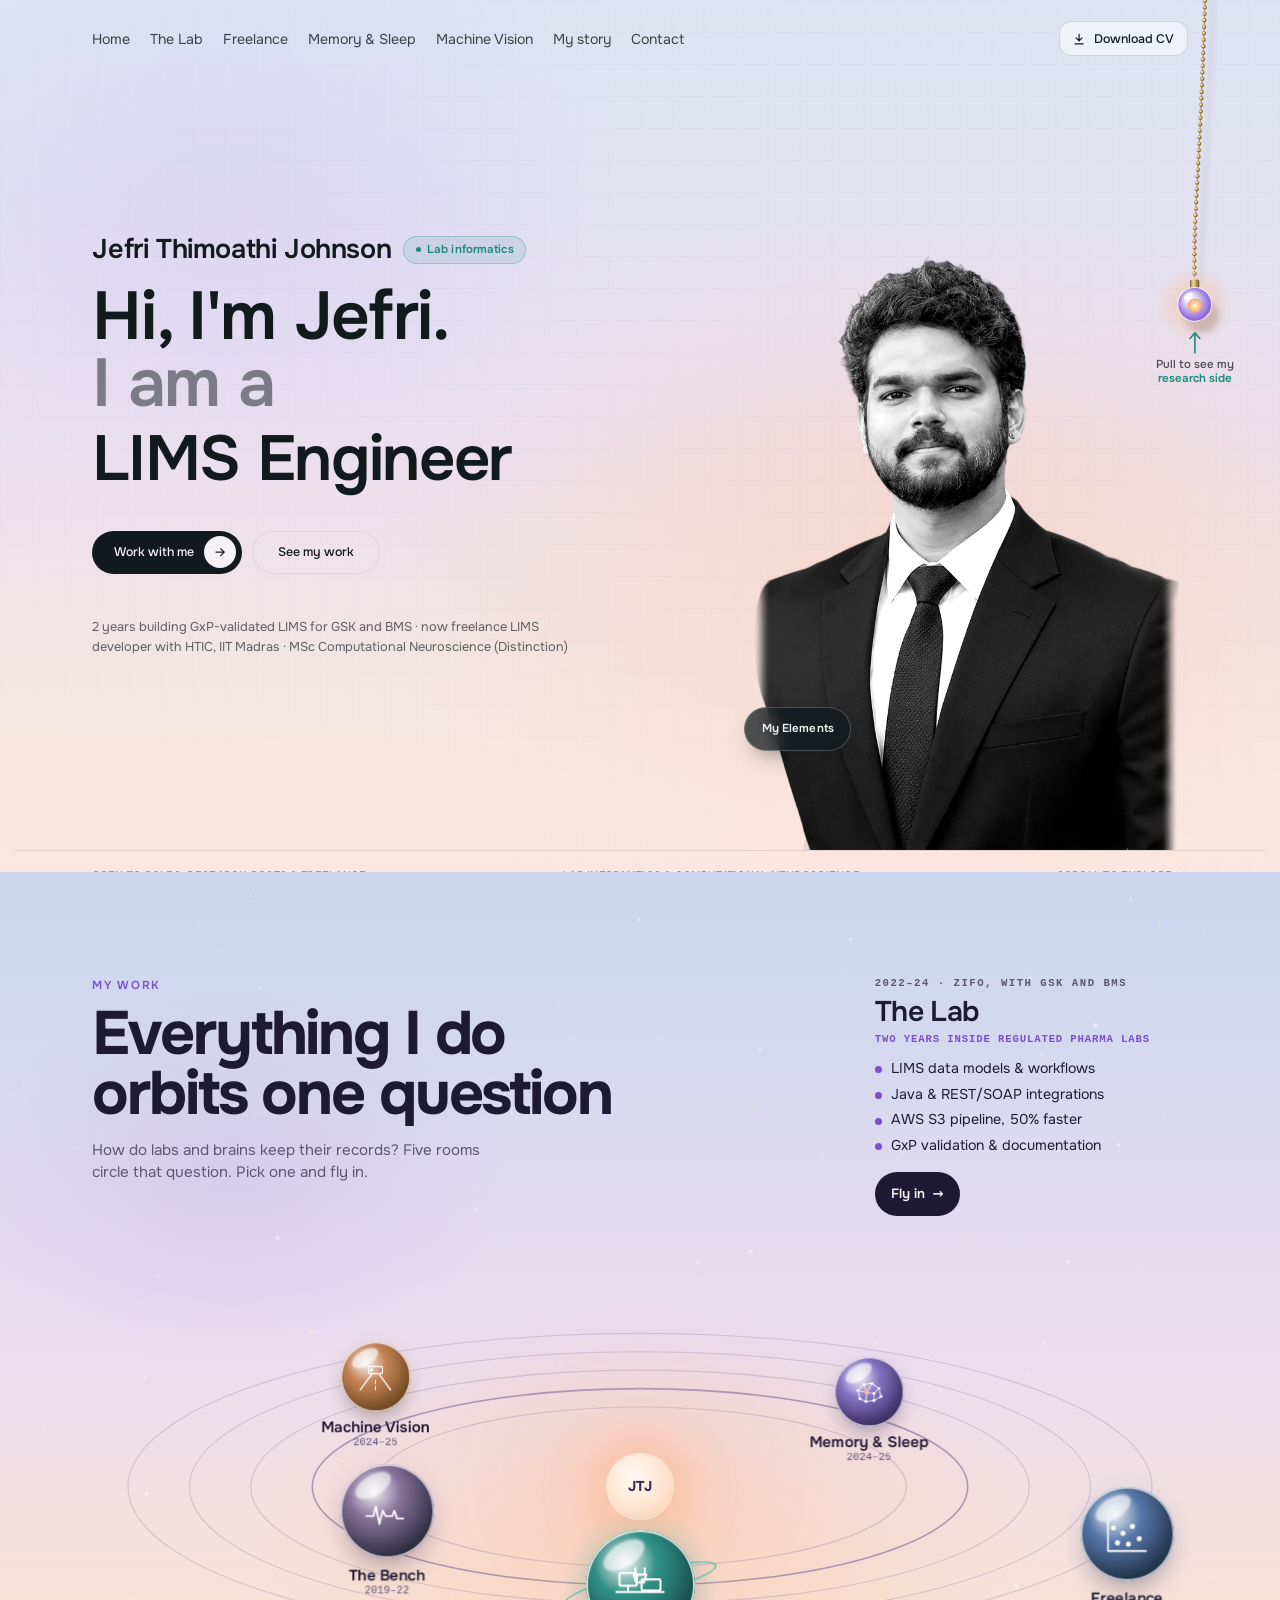
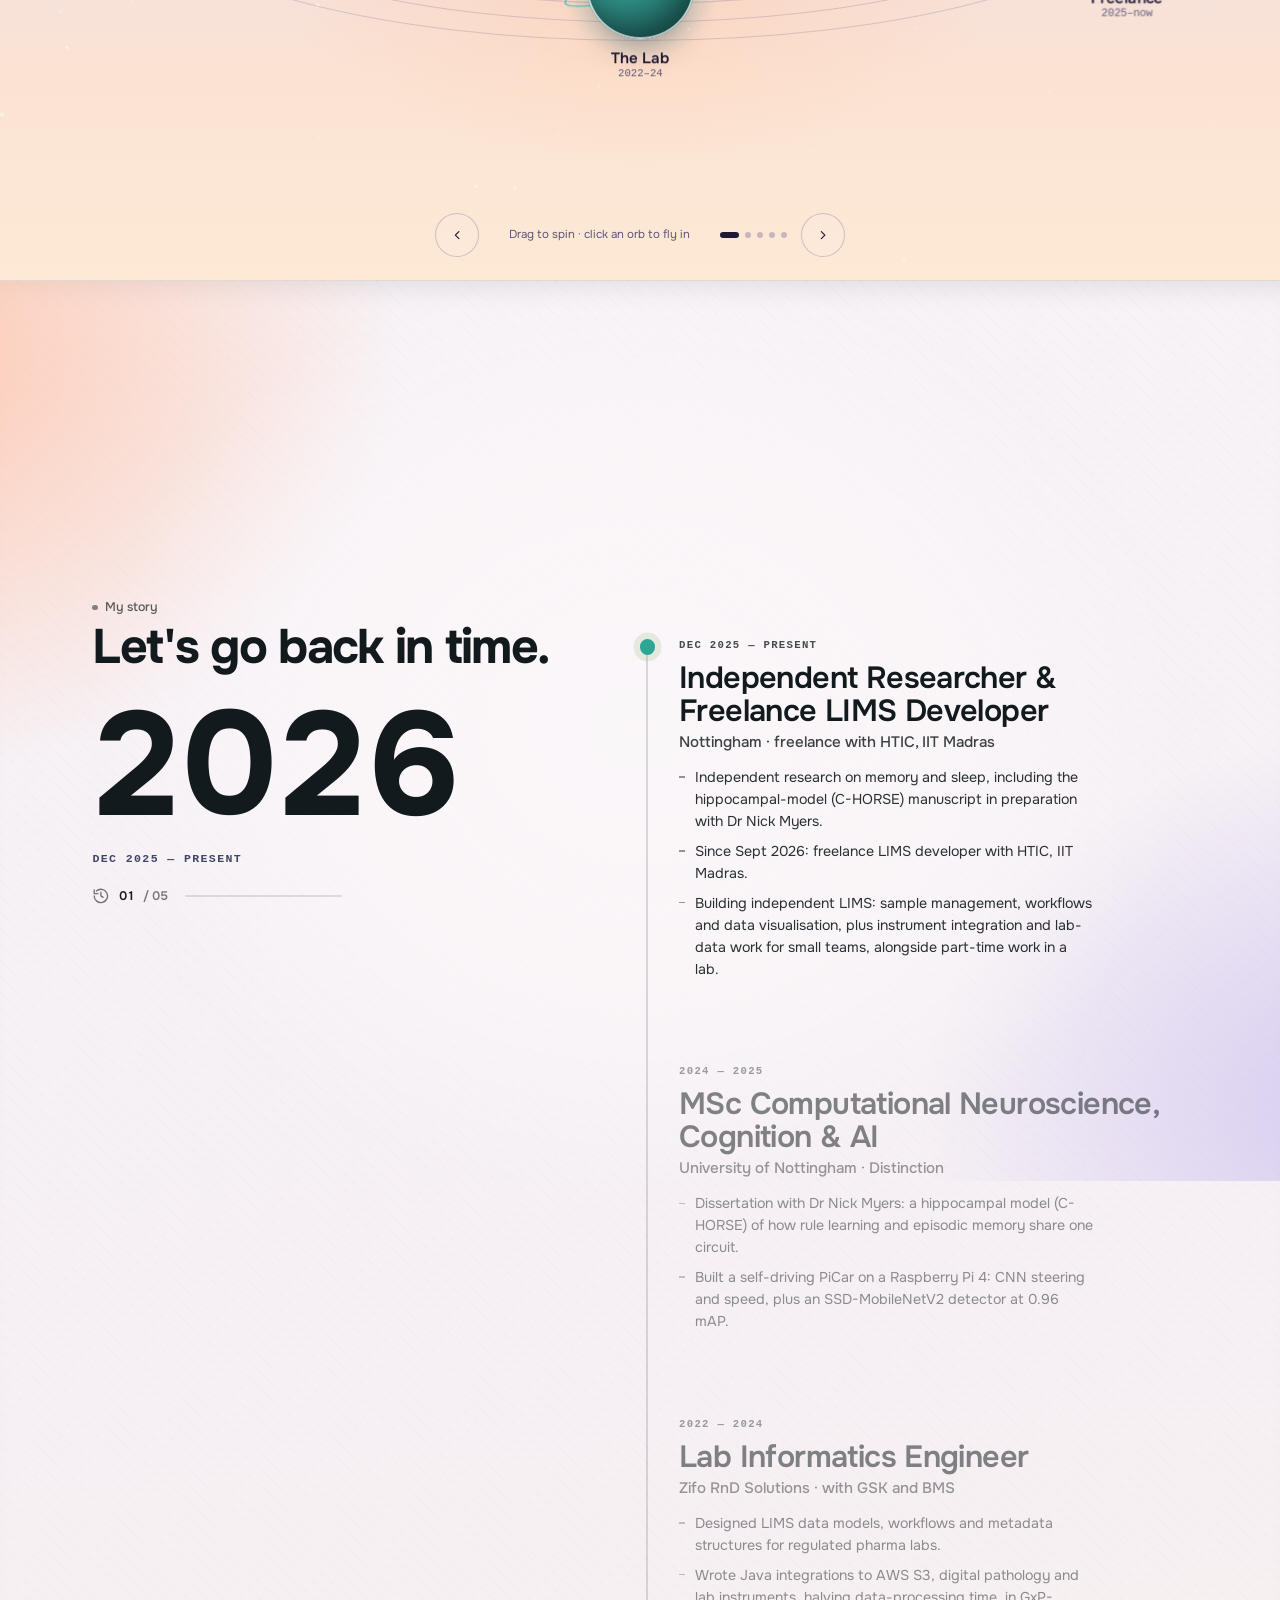
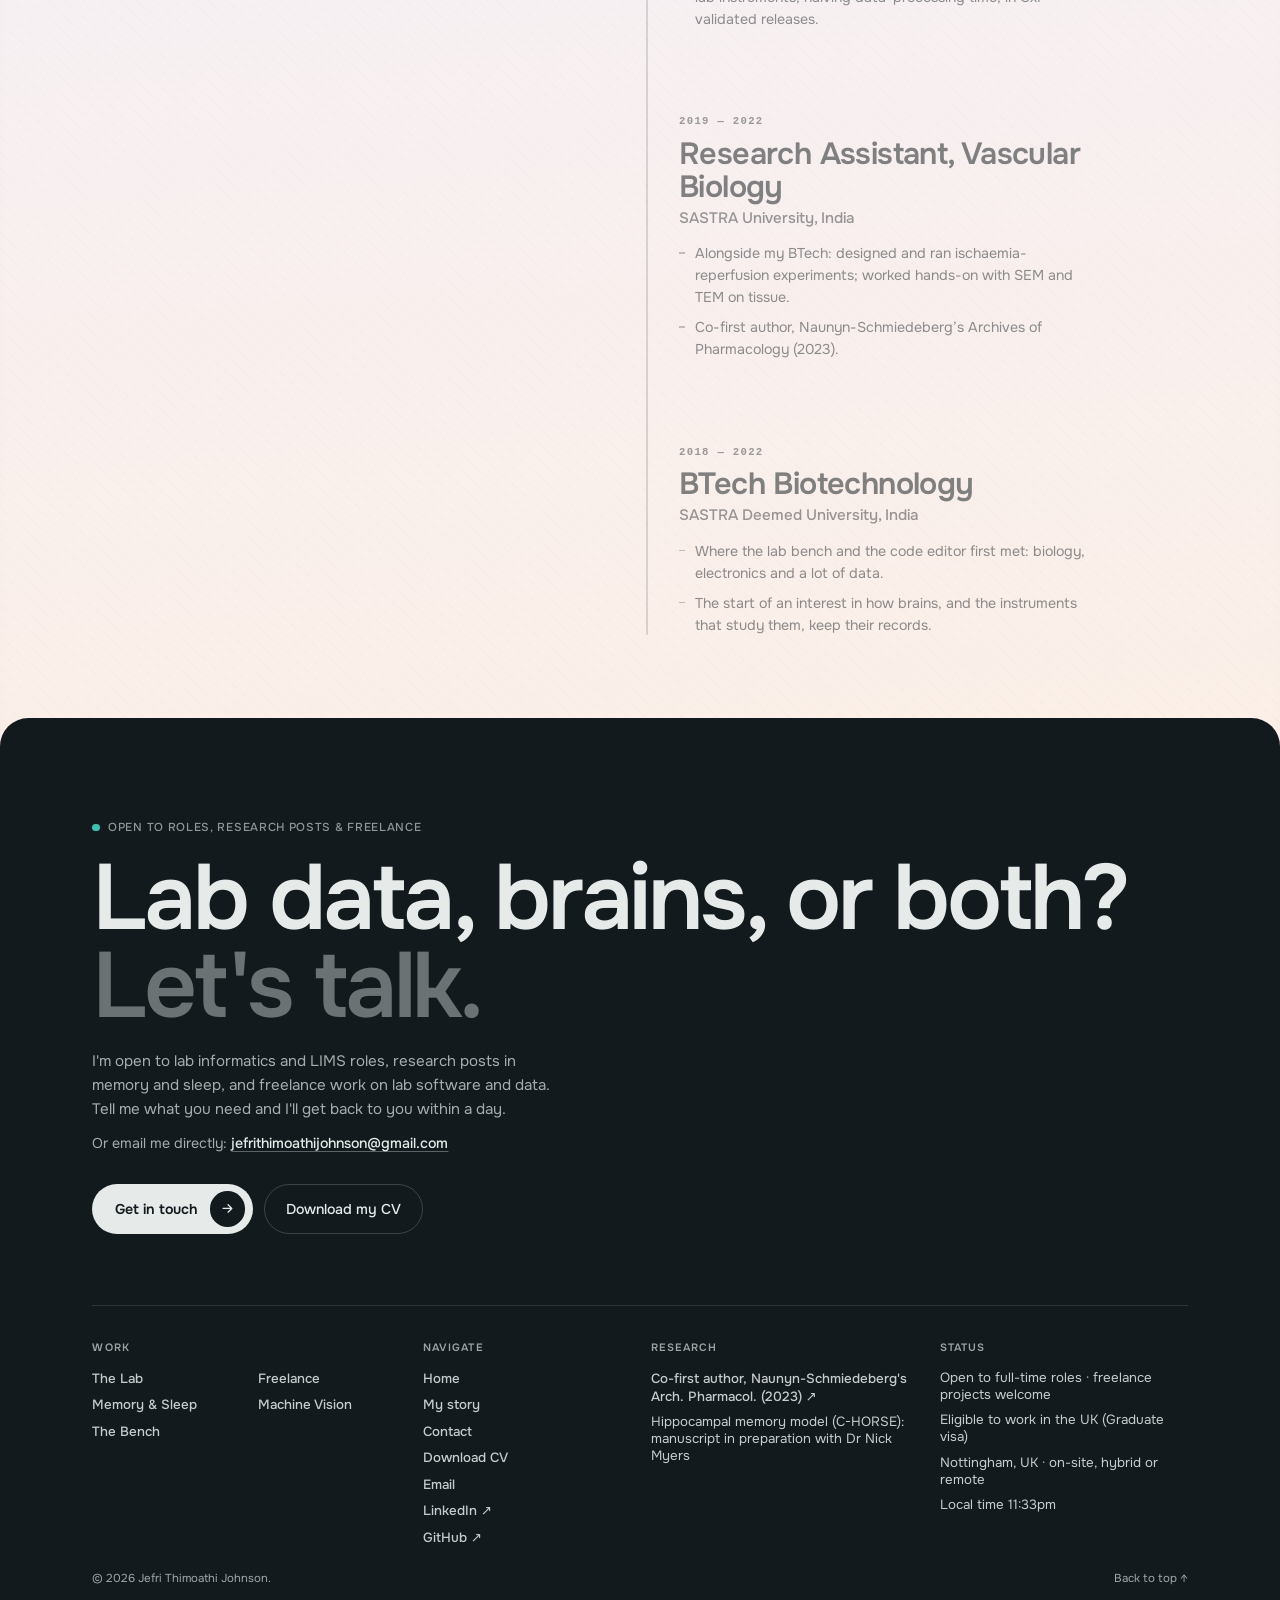
==== commit 7eb5d992: "photo" ====
--- a/index.html
+++ b/index.html
@@ -920,7 +920,7 @@
 
     <div class="hero__stage">
       <div class="fig" id="fig">
-        <img id="figBase" src="assets/hero-photo-bw.webp" alt="" decoding="async" fetchpriority="high" aria-hidden="true">
+        <img id="figBase" src="assets/hero-photo-bw.webp?v=2" alt="" decoding="async" fetchpriority="high" aria-hidden="true">
         <canvas id="figCanvas" aria-hidden="true"></canvas>
         <button class="fig__card" id="ptabOpen" aria-haspopup="dialog" aria-controls="ptab">My Elements</button>
       </div>
@@ -1286,7 +1286,7 @@
 </div>
 
 <script type="module">
-const COLOUR_SRC = "assets/hero-photo.webp";   // the colour photo, revealed under the cursor
+const COLOUR_SRC = "assets/hero-photo.webp?v=2";   // the colour photo, revealed under the cursor
 const $ = (s, r = document) => r.querySelector(s);
 const reduced = matchMedia('(prefers-reduced-motion: reduce)').matches;
 const canHover = matchMedia('(hover: hover) and (pointer: fine)').matches;
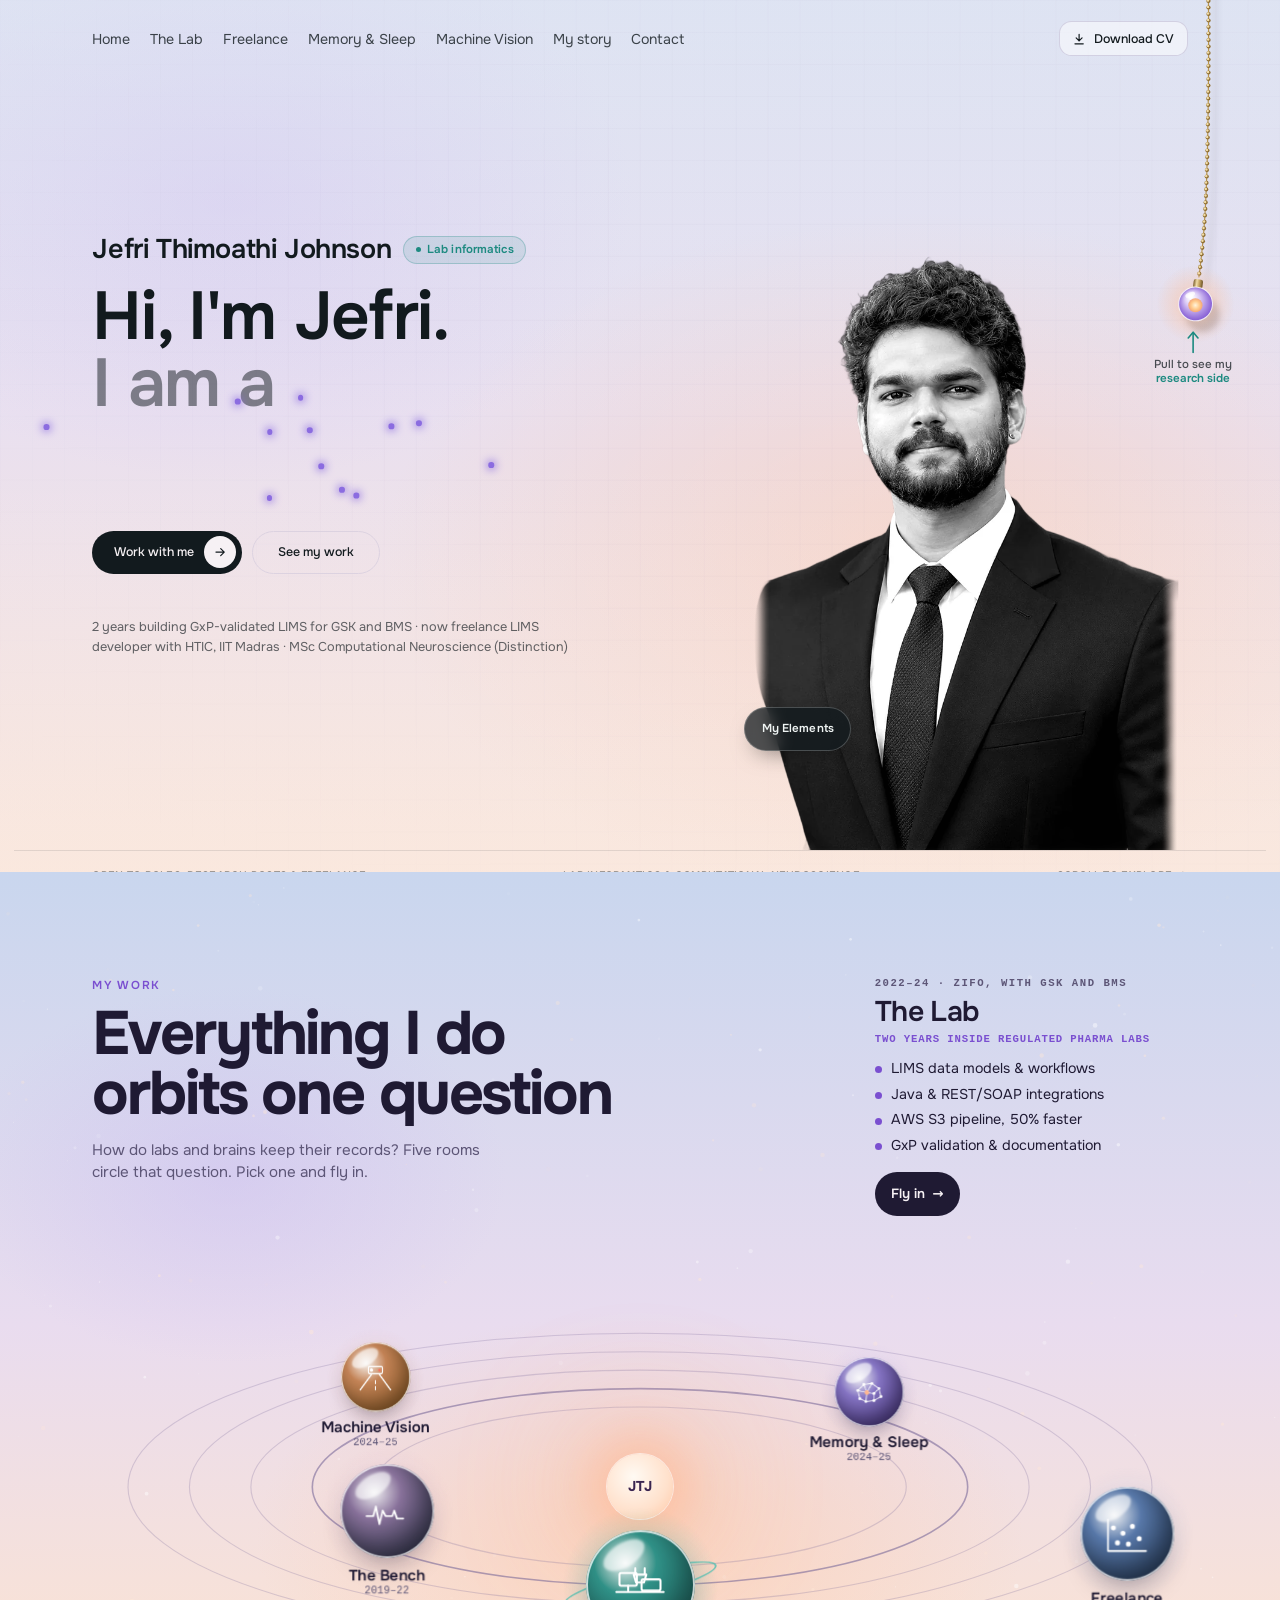
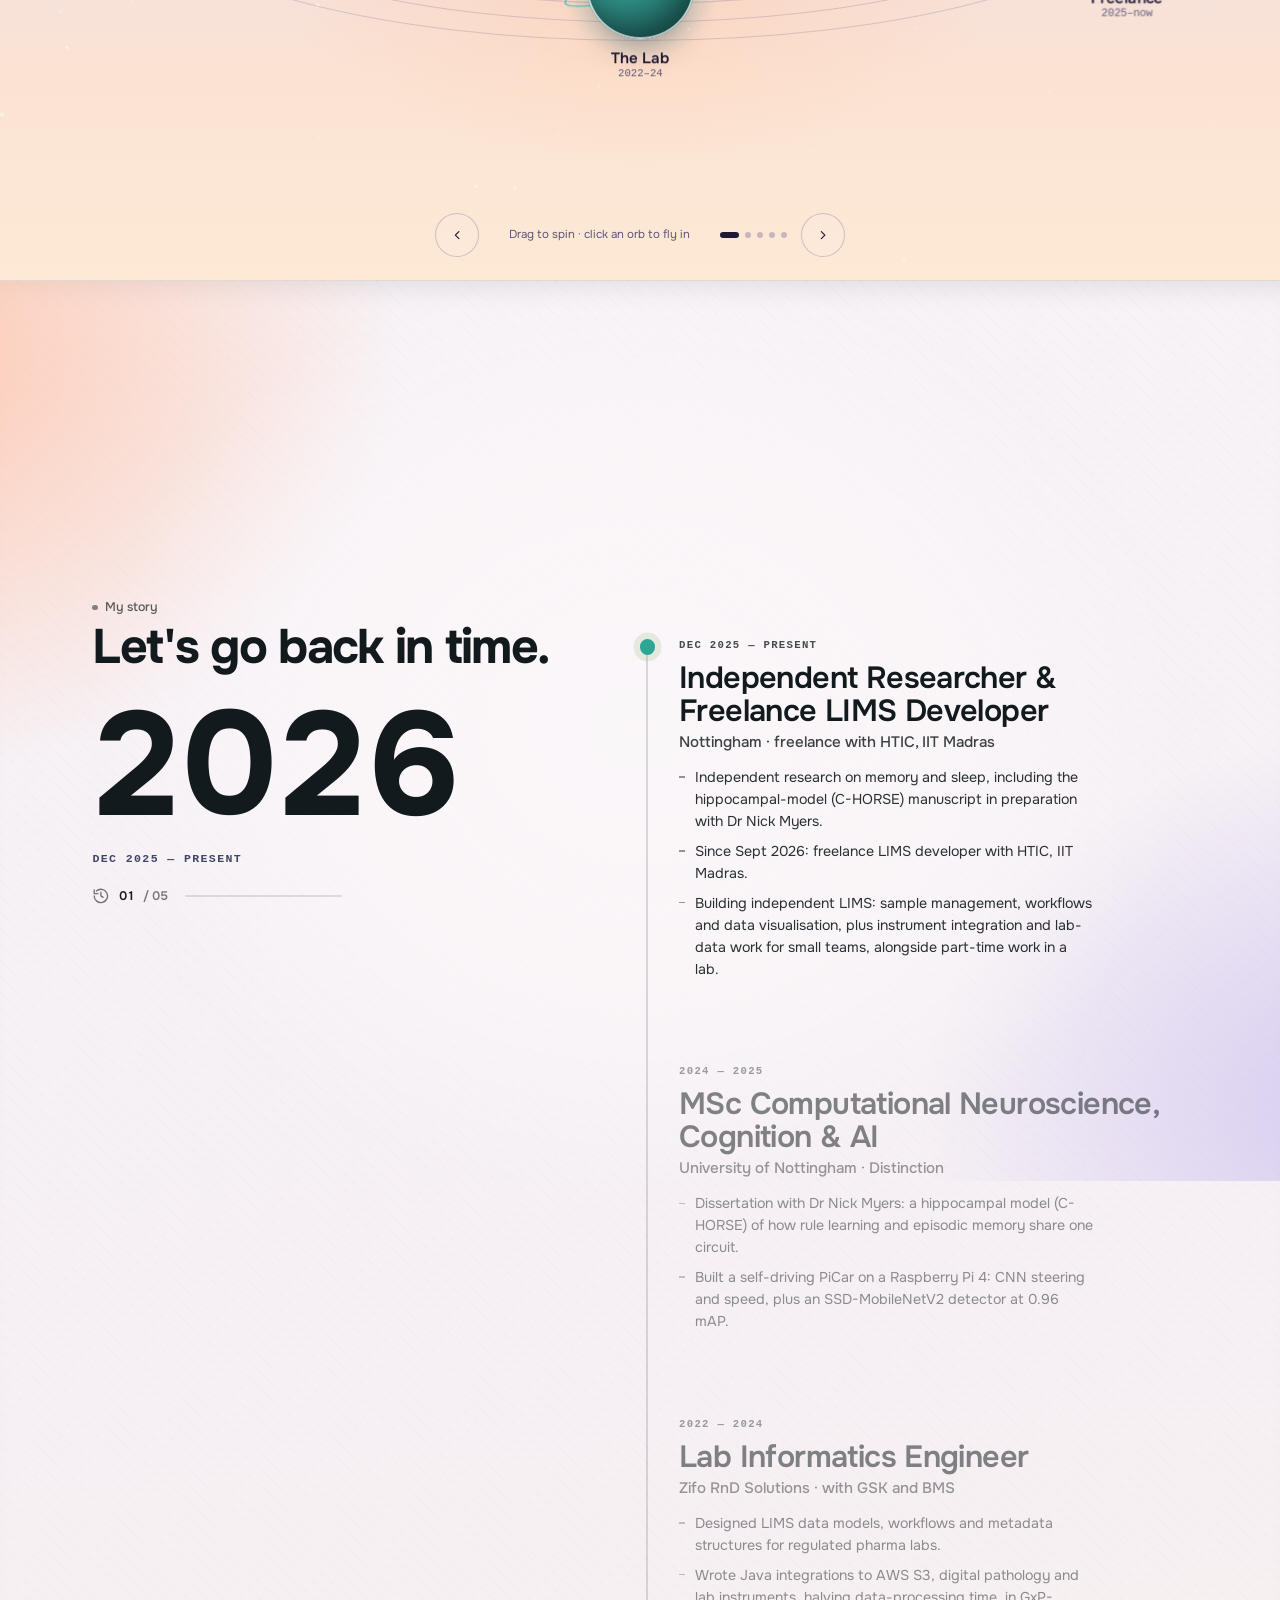
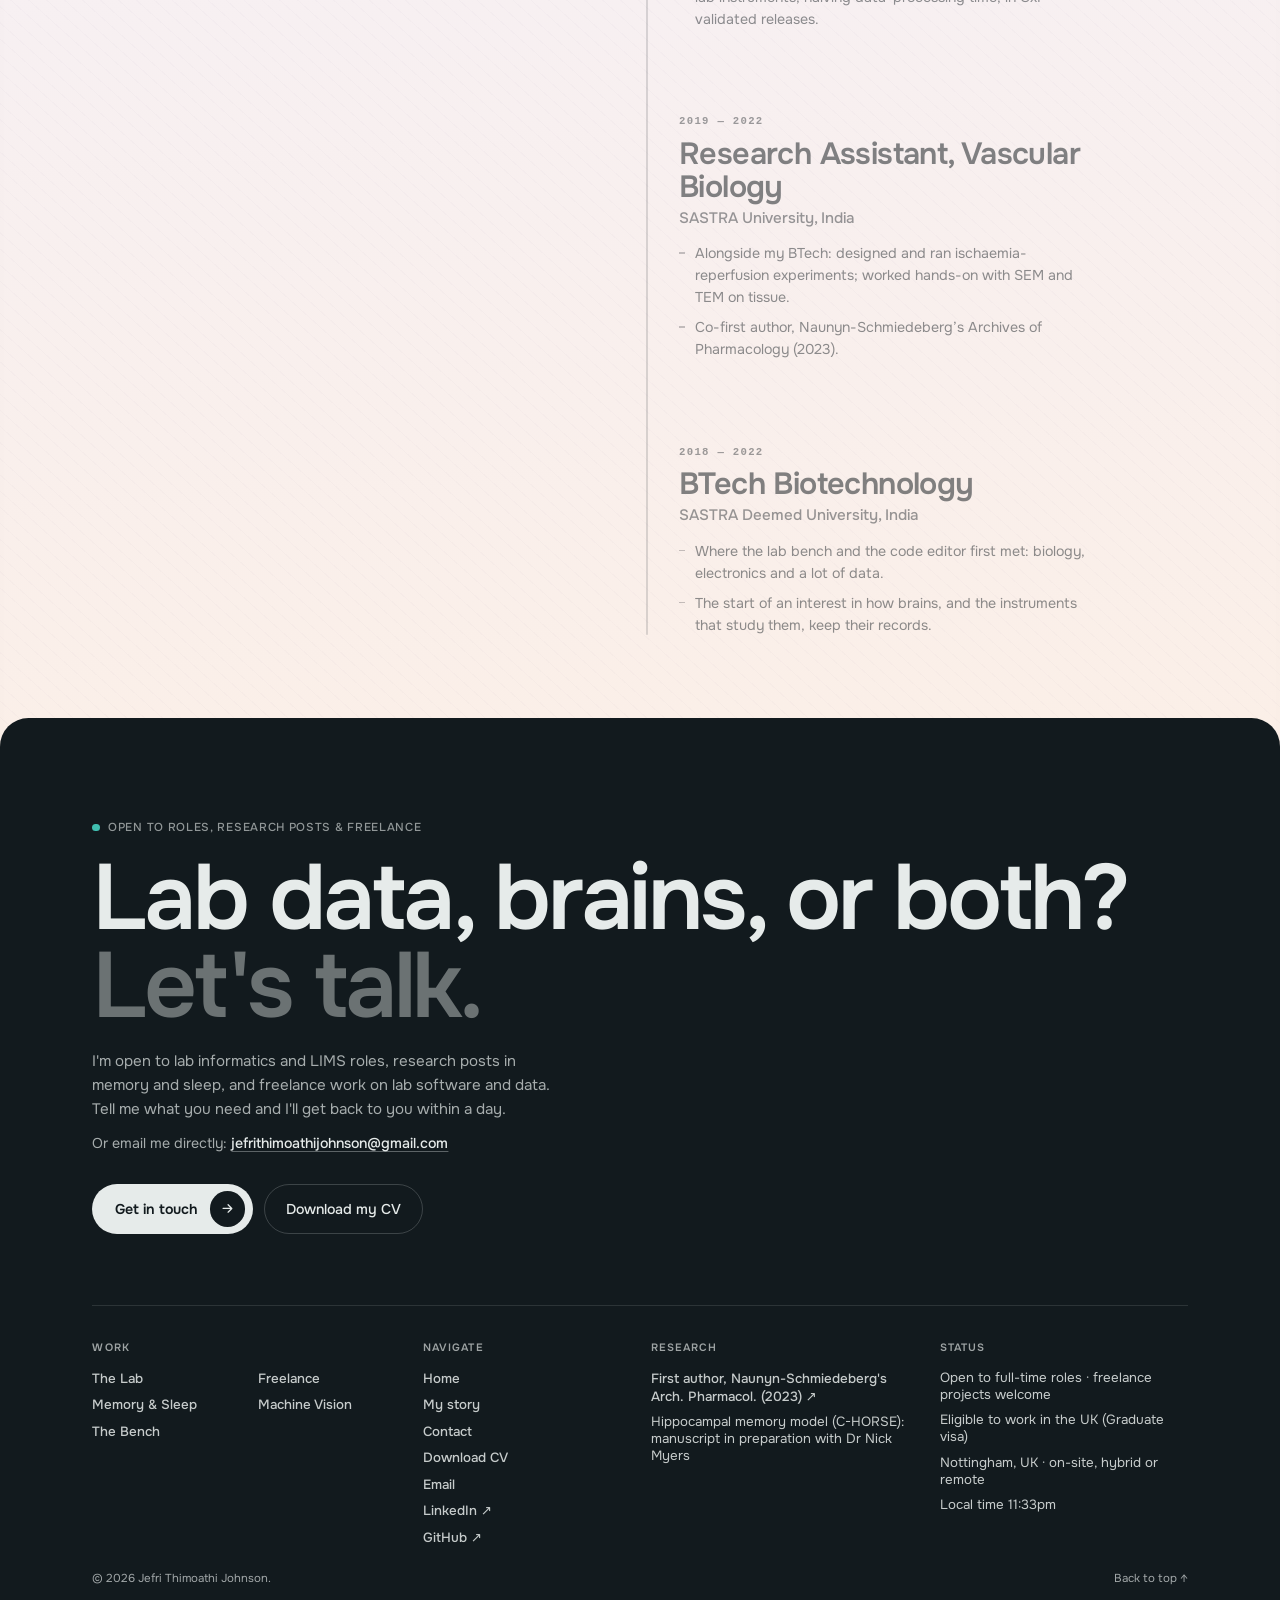
==== commit c92b860b: "paper" ====
--- a/index.html
+++ b/index.html
@@ -894,7 +894,7 @@
       </ul>
     </nav>
     <div class="hdr__right">
-      <a class="chip clock cvdl" href="assets/Jefri-Thimoathi-Johnson-CV.pdf" download data-cvdl>
+      <a class="chip clock cvdl" href="assets/Jefri-Thimoathi-Johnson-CV.pdf" download="" data-cvdl="">
         <svg aria-hidden="true" viewBox="0 0 24 24" fill="none" stroke="currentColor" stroke-width="2" stroke-linecap="round" stroke-linejoin="round"><path d="M12 4v11M7 10l5 5 5-5M5 20h14"></path></svg>
         <span><span class="cvdl__long">Download </span>CV</span>
       </a>
@@ -1075,12 +1075,12 @@
     <p class="sf__mail">Or email me directly: <a href="mailto:jefrithimoathijohnson@gmail.com">jefrithimoathijohnson@gmail.com</a></p>
     <div class="sf__cta">
       <button class="sf__btn" data-contact="">Get in touch <b><svg viewBox="0 0 24 24" fill="none" stroke="currentColor" stroke-width="2" stroke-linecap="round" stroke-linejoin="round" aria-hidden="true"><path d="M5 12h14M13 6l6 6-6 6"></path></svg></b></button>
-      <a class="sf__ghost" href="assets/Jefri-Thimoathi-Johnson-CV.pdf" download data-cvdl>Download my CV</a>
+      <a class="sf__ghost" href="assets/Jefri-Thimoathi-Johnson-CV.pdf" download="" data-cvdl="">Download my CV</a>
     </div>
     <div class="sf__cols">
       <div><h3>Work</h3><ul class="work"><li><a href="rooms/lab.html" data-door="0">The Lab</a></li><li><a href="rooms/freelance.html" data-door="1">Freelance</a></li><li><a href="rooms/memory.html" data-door="2">Memory &amp; Sleep</a></li><li><a href="rooms/vision.html" data-door="3">Machine Vision</a></li><li><a href="rooms/bench.html" data-door="4">The Bench</a></li></ul></div>
-      <div><h3>Navigate</h3><ul><li><a href="./" data-go="home">Home</a></li><li><a href="./#about" data-go="about">My story</a></li><li><button data-contact="">Contact</button></li><li><a href="assets/Jefri-Thimoathi-Johnson-CV.pdf" download data-cvdl>Download CV</a></li><li><a href="mailto:jefrithimoathijohnson@gmail.com">Email</a></li><li><a href="https://www.linkedin.com/in/jefri-thimoathi-johnson-8b94811a7" target="_blank" rel="noopener">LinkedIn ↗</a></li><li><a href="https://github.com/johnsj09" target="_blank" rel="noopener">GitHub ↗</a></li></ul></div>
-      <div><h3>Research</h3><ul><li><a href="https://doi.org/10.1007/s00210-023-02481-x" target="_blank" rel="noopener">Co-first author, Naunyn-Schmiedeberg's Arch. Pharmacol. (2023) ↗</a></li><li class="st">Hippocampal memory model (C-HORSE): manuscript in preparation with Dr Nick Myers</li></ul></div>
+      <div><h3>Navigate</h3><ul><li><a href="./" data-go="home">Home</a></li><li><a href="./#about" data-go="about">My story</a></li><li><button data-contact="">Contact</button></li><li><a href="assets/Jefri-Thimoathi-Johnson-CV.pdf" download="" data-cvdl="">Download CV</a></li><li><a href="mailto:jefrithimoathijohnson@gmail.com">Email</a></li><li><a href="https://www.linkedin.com/in/jefri-thimoathi-johnson-8b94811a7" target="_blank" rel="noopener">LinkedIn ↗</a></li><li><a href="https://github.com/johnsj09" target="_blank" rel="noopener">GitHub ↗</a></li></ul></div>
+      <div><h3>Research</h3><ul><li><a href="https://doi.org/10.1007/s00210-023-02481-x" target="_blank" rel="noopener">First author, Naunyn-Schmiedeberg's Arch. Pharmacol. (2023) ↗</a></li><li class="st">Hippocampal memory model (C-HORSE): manuscript in preparation with Dr Nick Myers</li></ul></div>
       <div><h3>Status</h3><ul><li class="st">Open to full-time roles · freelance projects welcome</li><li class="st">Eligible to work in the UK (Graduate visa)</li><li class="st">Nottingham, UK · on-site, hybrid or remote</li><li class="st">Local time <span data-ftime="">—</span></li></ul></div>
     </div>
     <div class="sf__bot"><span>© <span data-fyear="">2026</span> Jefri Thimoathi Johnson.</span><button data-go="home">Back to top ↑</button></div>
@@ -2442,7 +2442,7 @@
     ['Ir', 'Ischaemia–reperfusion', 'bench', 4, 'Three years of ischaemia-reperfusion experiments as a research assistant in vascular biology at SASTRA University.'],
     ['Se', 'SEM', 'bench', 4, 'Hands-on scanning electron microscopy on tissue.'],
     ['Te', 'TEM', 'bench', 4, 'Hands-on transmission electron microscopy on tissue.'],
-    ['Pp', 'Peer-reviewed paper', 'bench', 4, 'Co-first author on a 2023 paper in Naunyn-Schmiedeberg’s Archives of Pharmacology on sodium thiosulfate and ischaemia-reperfusion injury.'],
+    ['Pp', 'Peer-reviewed paper', 'bench', 4, 'First author on a 2023 paper in Naunyn-Schmiedeberg’s Archives of Pharmacology on sodium thiosulfate and ischaemia-reperfusion injury.'],
   ];
   const grid = $('#ptabGrid'), card = $('#ptabCard'), leg = $('#ptabLeg');
   grid.innerHTML = EL.map(([s, n, f], i) => `<button type="button" class="el" data-i="${i}" style="--f:${FAM[f][1]};--n:${i}" aria-label="${n}, ${FAM[f][0]}"><em>${i + 1}</em><b>${s}</b><i>${n}</i></button>`).join('');
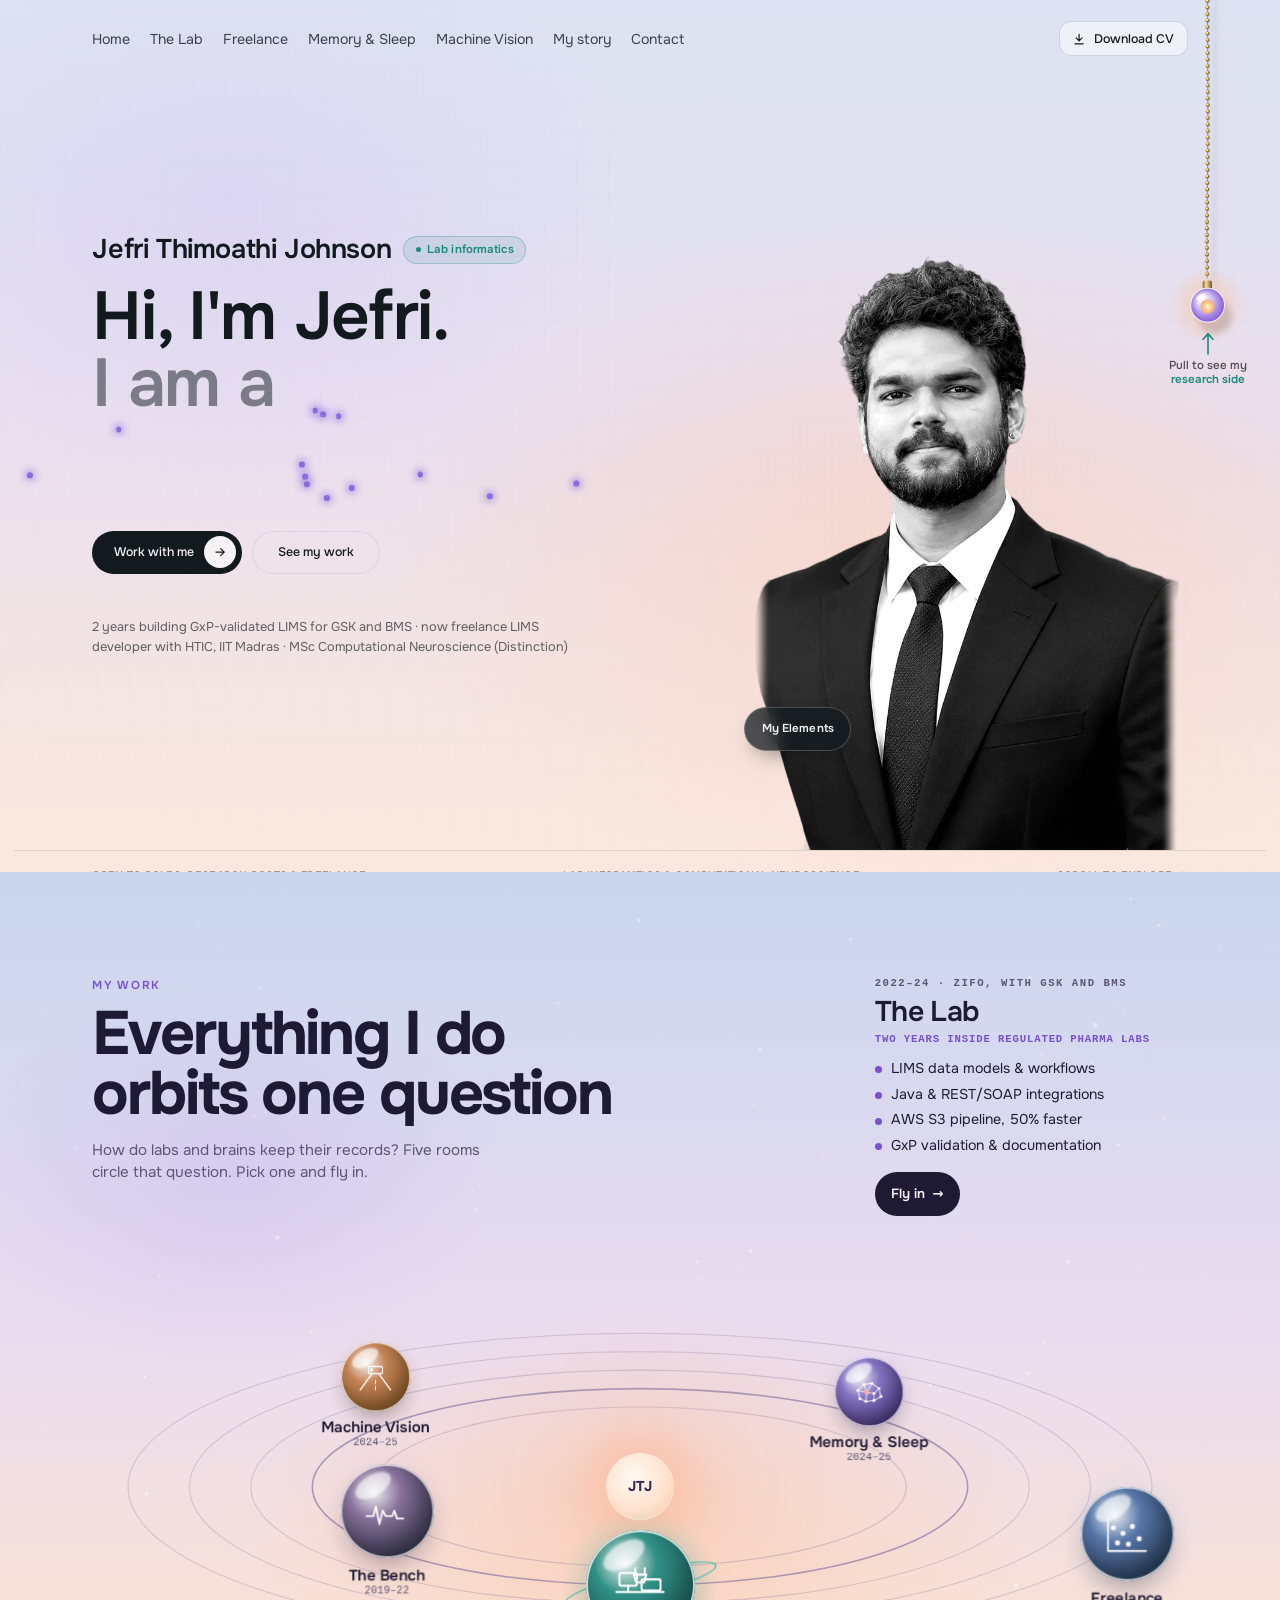
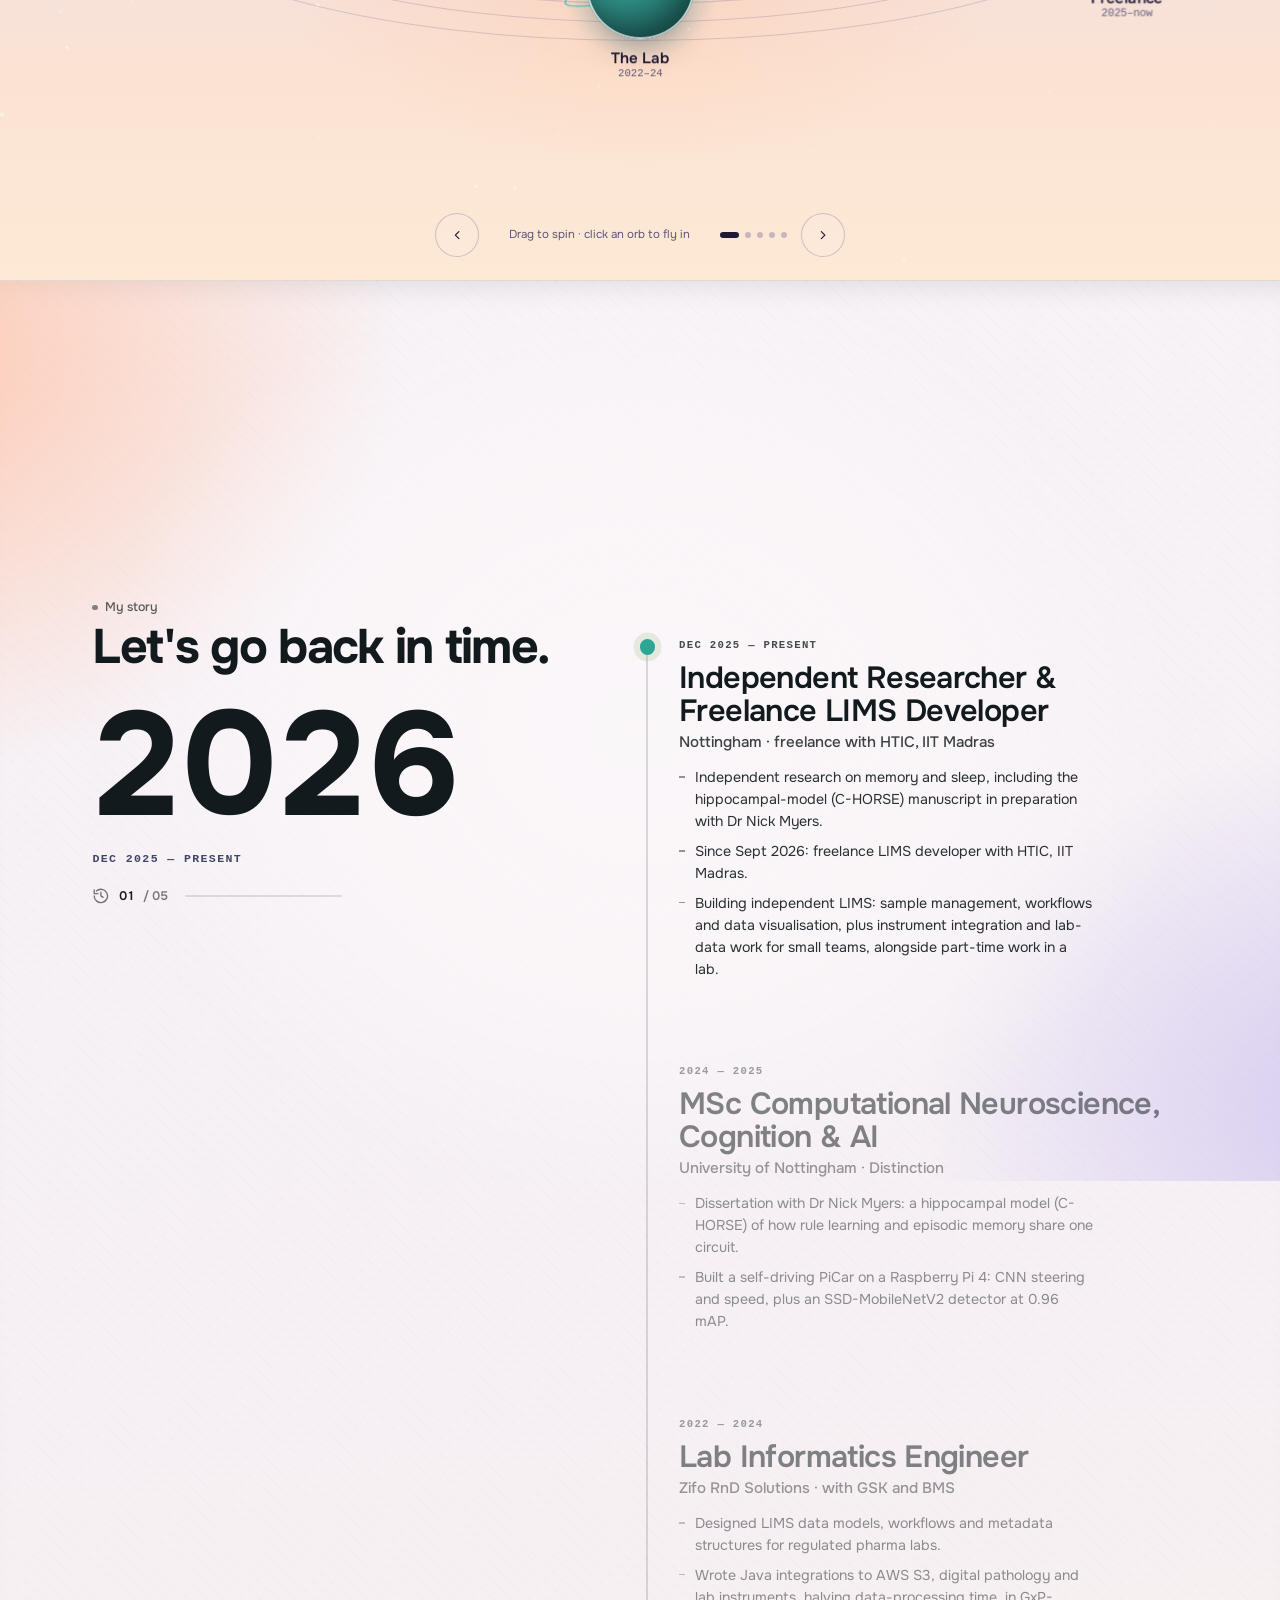
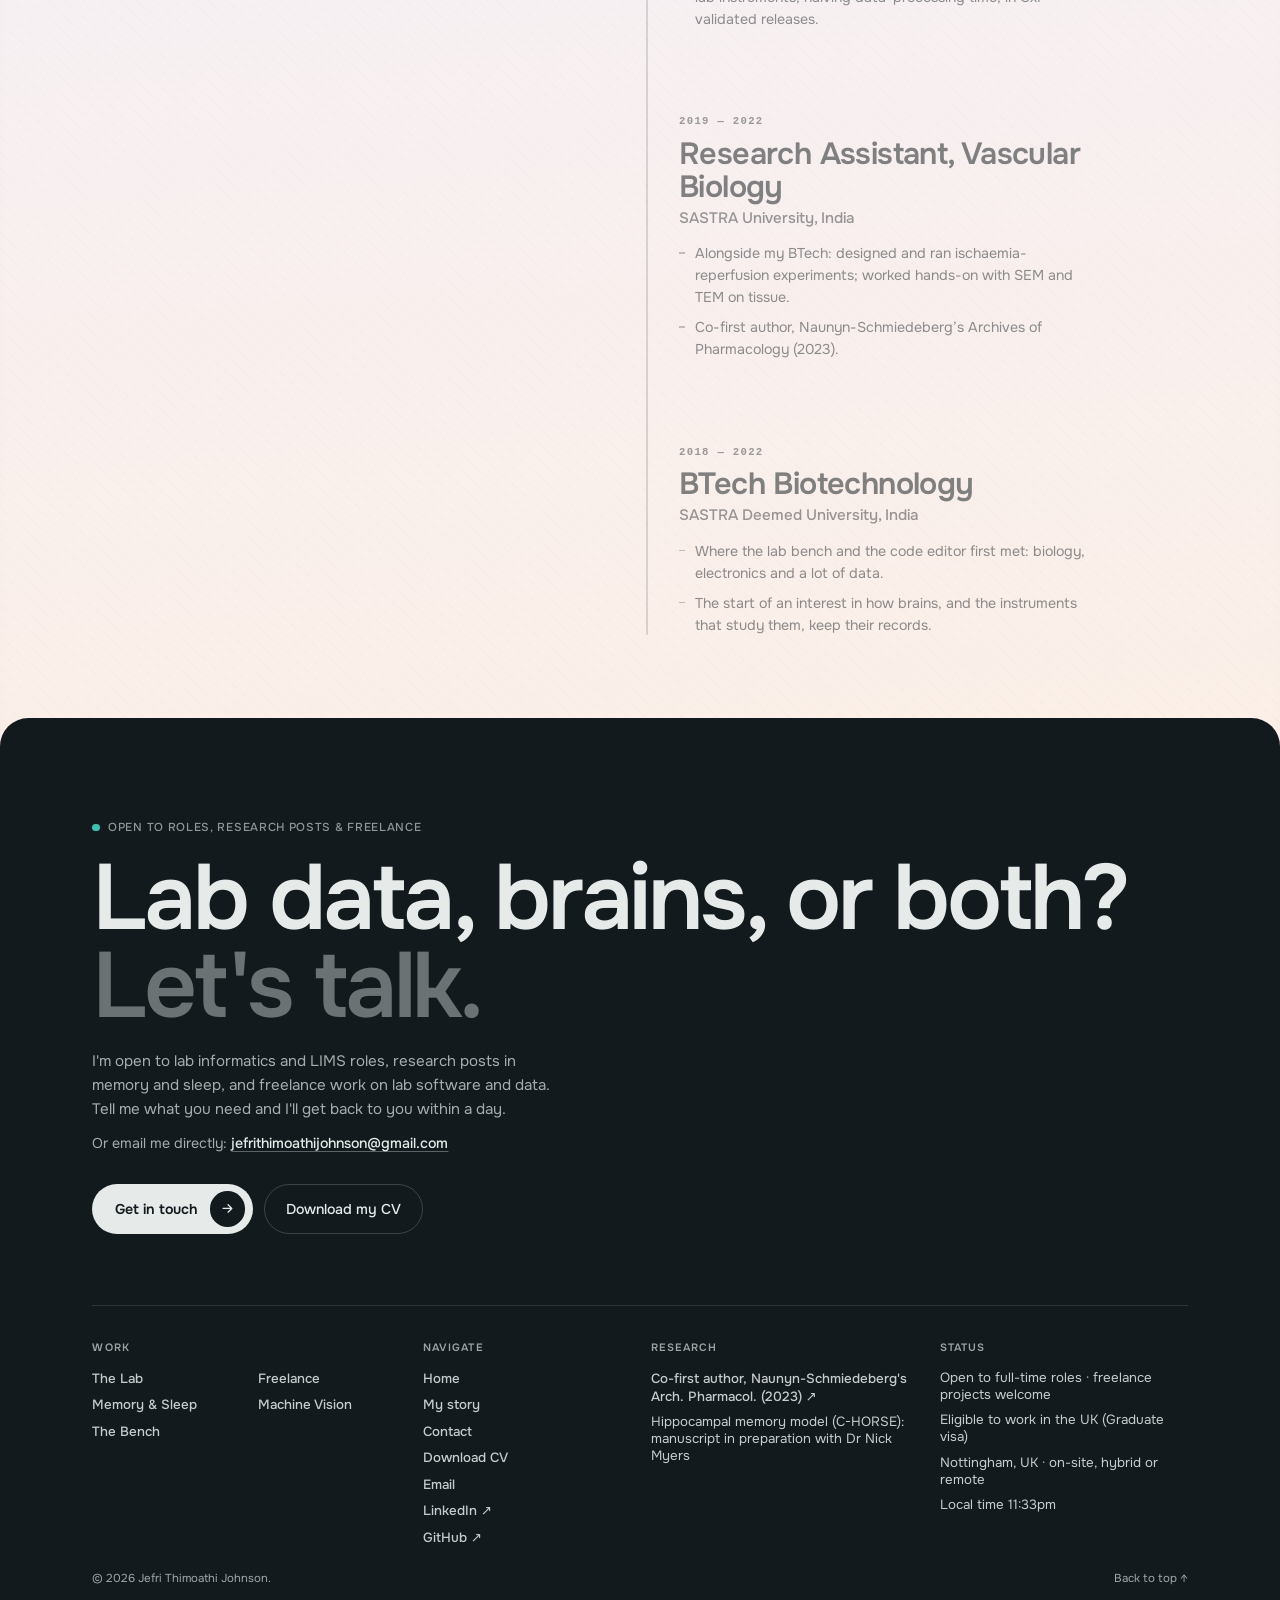
==== commit 5ac62218: "new" ====
--- a/index.html
+++ b/index.html
@@ -775,7 +775,11 @@
 <meta property="og:locale" content="en_GB">
 <meta property="og:title" content="Jefri Thimoathi Johnson — Lab informatics &amp; computational neuroscience">
 <meta property="og:description" content="Jefri Thimoathi Johnson: lab informatics engineer (LIMS, instrument integrations, GxP) and computational neuroscientist (memory, sleep, machine learning) in Nottingham, UK. Open to roles, research posts and freelance work.">
-<meta name="twitter:card" content="summary">
+<meta property="og:image" content="https://johnsj09.github.io/assets/share.jpg?v=2">
+<meta property="og:image:width" content="1200">
+<meta property="og:image:height" content="630">
+<meta property="og:url" content="https://johnsj09.github.io/">
+<meta name="twitter:card" content="summary_large_image">
 <script type="application/ld+json">{"@context": "https://schema.org", "@type": "Person", "name": "Jefri Thimoathi Johnson", "jobTitle": "Lab Informatics Engineer & Computational Neuroscientist", "address": {"@type": "PostalAddress", "addressLocality": "Nottingham", "addressCountry": "GB"}, "alumniOf": [{"@type": "CollegeOrUniversity", "name": "University of Nottingham"}, {"@type": "CollegeOrUniversity", "name": "SASTRA Deemed University"}], "sameAs": ["https://www.linkedin.com/in/jefri-thimoathi-johnson-8b94811a7"], "knowsAbout": ["LIMS", "Lab informatics", "GxP", "Java", "AWS", "Computational neuroscience", "Sleep and memory", "Machine learning"]}</script>
 <style id="jtj">
 /* ===== Jefri: two shifts on one site — day = the lab (cool, teal), night = the brain (indigo, violet, peach) ===== */
@@ -894,7 +898,7 @@
       </ul>
     </nav>
     <div class="hdr__right">
-      <a class="chip clock cvdl" href="assets/Jefri-Thimoathi-Johnson-CV.pdf" download="" data-cvdl="">
+      <a class="chip clock cvdl" href="assets/Jefri-Thimoathi-Johnson-CV.pdf" download data-cvdl>
         <svg aria-hidden="true" viewBox="0 0 24 24" fill="none" stroke="currentColor" stroke-width="2" stroke-linecap="round" stroke-linejoin="round"><path d="M12 4v11M7 10l5 5 5-5M5 20h14"></path></svg>
         <span><span class="cvdl__long">Download </span>CV</span>
       </a>
@@ -1075,12 +1079,12 @@
     <p class="sf__mail">Or email me directly: <a href="mailto:jefrithimoathijohnson@gmail.com">jefrithimoathijohnson@gmail.com</a></p>
     <div class="sf__cta">
       <button class="sf__btn" data-contact="">Get in touch <b><svg viewBox="0 0 24 24" fill="none" stroke="currentColor" stroke-width="2" stroke-linecap="round" stroke-linejoin="round" aria-hidden="true"><path d="M5 12h14M13 6l6 6-6 6"></path></svg></b></button>
-      <a class="sf__ghost" href="assets/Jefri-Thimoathi-Johnson-CV.pdf" download="" data-cvdl="">Download my CV</a>
+      <a class="sf__ghost" href="assets/Jefri-Thimoathi-Johnson-CV.pdf" download data-cvdl>Download my CV</a>
     </div>
     <div class="sf__cols">
       <div><h3>Work</h3><ul class="work"><li><a href="rooms/lab.html" data-door="0">The Lab</a></li><li><a href="rooms/freelance.html" data-door="1">Freelance</a></li><li><a href="rooms/memory.html" data-door="2">Memory &amp; Sleep</a></li><li><a href="rooms/vision.html" data-door="3">Machine Vision</a></li><li><a href="rooms/bench.html" data-door="4">The Bench</a></li></ul></div>
-      <div><h3>Navigate</h3><ul><li><a href="./" data-go="home">Home</a></li><li><a href="./#about" data-go="about">My story</a></li><li><button data-contact="">Contact</button></li><li><a href="assets/Jefri-Thimoathi-Johnson-CV.pdf" download="" data-cvdl="">Download CV</a></li><li><a href="mailto:jefrithimoathijohnson@gmail.com">Email</a></li><li><a href="https://www.linkedin.com/in/jefri-thimoathi-johnson-8b94811a7" target="_blank" rel="noopener">LinkedIn ↗</a></li><li><a href="https://github.com/johnsj09" target="_blank" rel="noopener">GitHub ↗</a></li></ul></div>
-      <div><h3>Research</h3><ul><li><a href="https://doi.org/10.1007/s00210-023-02481-x" target="_blank" rel="noopener">First author, Naunyn-Schmiedeberg's Arch. Pharmacol. (2023) ↗</a></li><li class="st">Hippocampal memory model (C-HORSE): manuscript in preparation with Dr Nick Myers</li></ul></div>
+      <div><h3>Navigate</h3><ul><li><a href="./" data-go="home">Home</a></li><li><a href="./#about" data-go="about">My story</a></li><li><button data-contact="">Contact</button></li><li><a href="assets/Jefri-Thimoathi-Johnson-CV.pdf" download data-cvdl>Download CV</a></li><li><a href="mailto:jefrithimoathijohnson@gmail.com">Email</a></li><li><a href="https://www.linkedin.com/in/jefri-thimoathi-johnson-8b94811a7" target="_blank" rel="noopener">LinkedIn ↗</a></li><li><a href="https://github.com/johnsj09" target="_blank" rel="noopener">GitHub ↗</a></li></ul></div>
+      <div><h3>Research</h3><ul><li><a href="https://doi.org/10.1007/s00210-023-02481-x" target="_blank" rel="noopener">Co-first author, Naunyn-Schmiedeberg's Arch. Pharmacol. (2023) ↗</a></li><li class="st">Hippocampal memory model (C-HORSE): manuscript in preparation with Dr Nick Myers</li></ul></div>
       <div><h3>Status</h3><ul><li class="st">Open to full-time roles · freelance projects welcome</li><li class="st">Eligible to work in the UK (Graduate visa)</li><li class="st">Nottingham, UK · on-site, hybrid or remote</li><li class="st">Local time <span data-ftime="">—</span></li></ul></div>
     </div>
     <div class="sf__bot"><span>© <span data-fyear="">2026</span> Jefri Thimoathi Johnson.</span><button data-go="home">Back to top ↑</button></div>
@@ -2442,7 +2446,7 @@
     ['Ir', 'Ischaemia–reperfusion', 'bench', 4, 'Three years of ischaemia-reperfusion experiments as a research assistant in vascular biology at SASTRA University.'],
     ['Se', 'SEM', 'bench', 4, 'Hands-on scanning electron microscopy on tissue.'],
     ['Te', 'TEM', 'bench', 4, 'Hands-on transmission electron microscopy on tissue.'],
-    ['Pp', 'Peer-reviewed paper', 'bench', 4, 'First author on a 2023 paper in Naunyn-Schmiedeberg’s Archives of Pharmacology on sodium thiosulfate and ischaemia-reperfusion injury.'],
+    ['Pp', 'Peer-reviewed paper', 'bench', 4, 'Co-first author on a 2023 paper in Naunyn-Schmiedeberg’s Archives of Pharmacology on sodium thiosulfate and ischaemia-reperfusion injury.'],
   ];
   const grid = $('#ptabGrid'), card = $('#ptabCard'), leg = $('#ptabLeg');
   grid.innerHTML = EL.map(([s, n, f], i) => `<button type="button" class="el" data-i="${i}" style="--f:${FAM[f][1]};--n:${i}" aria-label="${n}, ${FAM[f][0]}"><em>${i + 1}</em><b>${s}</b><i>${n}</i></button>`).join('');
